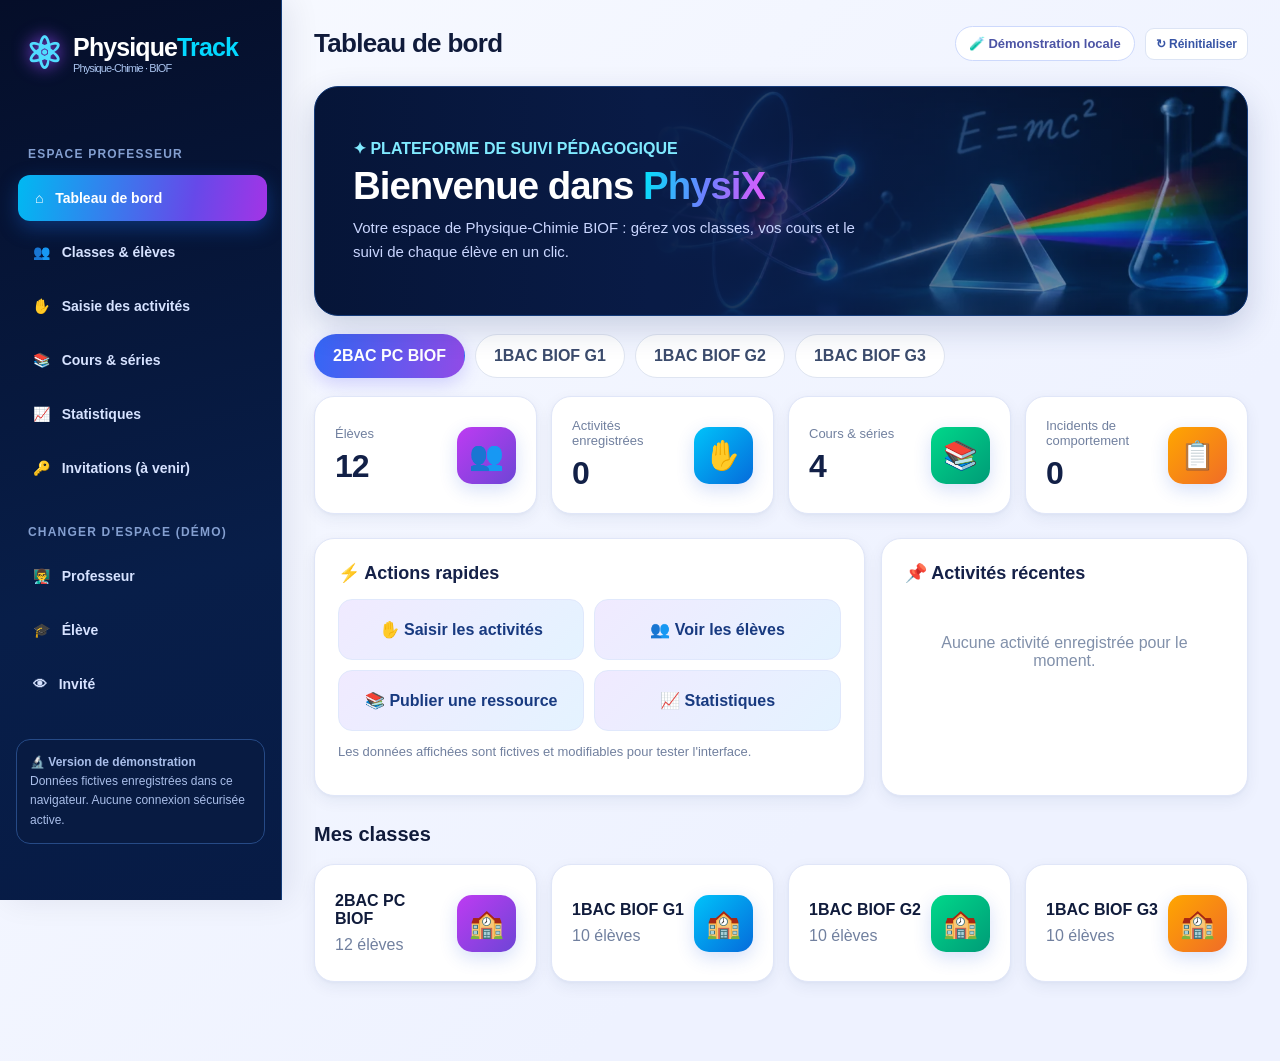
==== index.html @ 07e3585e "Rename index (2).html to index.html" ====
<!doctype html><html lang="fr"><head><meta charset="utf-8"><meta name="viewport" content="width=device-width,initial-scale=1"><title>PhysiX — Tableau de bord premium</title><style>
:root{--navy:#08132d;--navy2:#101f45;--blue:#3867fa;--purple:#8949ee;--cyan:#02c9e8;--bg:#f2f5fc;--text:#14213d;--muted:#73809a;--border:#e3e8f4}*{box-sizing:border-box}body{margin:0;background:var(--bg);font-family:Inter,Segoe UI,Arial,sans-serif;color:var(--text)}button,input,select{font:inherit}button{cursor:pointer}button:disabled{opacity:.5;cursor:not-allowed}.app{display:flex;min-height:100vh}.sidebar{width:260px;flex-shrink:0;background:linear-gradient(160deg,#07132d,#102c62 85%,#25145b);color:white;padding:24px 15px;position:sticky;top:0;height:100vh;overflow:auto}.logo{display:flex;align-items:center;gap:11px;font-size:23px;font-weight:850;margin:3px 8px 33px}.logo span{color:#1cd3f1}.atom{font-size:37px;color:#3be3ff;text-shadow:0 0 17px #9749ff}.nav{display:flex;flex-direction:column;gap:7px}.nav button{width:100%;text-align:left;padding:13px 15px;background:transparent;border:0;border-radius:13px;color:#d6e2ff;font-weight:650}.nav button.active,.nav button:hover{background:linear-gradient(100deg,#0678e9,#873bdf);color:#fff;box-shadow:0 5px 20px #030d2680}.nav .small{font-size:12px;color:#94a9ce;margin:20px 12px 6px}.sidefoot{margin-top:32px;padding:13px;border:1px solid #456091;border-radius:14px;color:#c2d5f6;font-size:12px;line-height:1.6}.main{min-width:0;flex:1;padding:25px clamp(16px,3vw,45px) 60px}.top{display:flex;justify-content:space-between;align-items:center;gap:14px;margin-bottom:22px}.top h1{font-size:26px;margin:0}.muted{color:var(--muted)}.topright{display:flex;gap:10px;align-items:center}.pill{border:1px solid #d8e1f4;background:white;padding:9px 13px;border-radius:30px;color:#4d5a77;font-size:13px}.btn{border:0;border-radius:12px;padding:11px 15px;font-weight:750;color:white;background:linear-gradient(110deg,#2268ed,#8b47e9);box-shadow:0 4px 12px #3b60d222}.btn.secondary{background:white;color:#3754a5;border:1px solid #dce4f4;box-shadow:none}.btn.green{background:linear-gradient(100deg,#00a78b,#15c96a)}.btn.red{background:#e34d68}.btn.sm{font-size:12px;padding:8px 10px;border-radius:9px}.hero{background:radial-gradient(circle at 75% 20%,#17448e,transparent 38%),linear-gradient(115deg,#091633,#111f53 60%,#17225b);border-radius:24px;color:white;min-height:180px;padding:30px;position:relative;overflow:hidden;display:flex;align-items:center;justify-content:space-between;gap:16px;box-shadow:0 14px 28px #1424551a}.hero:after{content:'⚛';position:absolute;font-size:260px;right:8%;top:-78px;color:#33d4ff16;transform:rotate(-20deg)}.hero h2{font-size:clamp(25px,3vw,39px);margin:6px 0 8px;position:relative;z-index:1}.hero h2 span{color:#29d9fb}.hero p{color:#cad6ff;line-height:1.6;margin:0;max-width:570px;position:relative;z-index:1}.hero .symbol{font-size:90px;z-index:1;filter:drop-shadow(0 0 18px #16b9ff)}.grid{display:grid;gap:16px}.stats{grid-template-columns:repeat(4,minmax(0,1fr));margin:20px 0}.stat,.card{background:#fff;border:1px solid var(--border);border-radius:20px;padding:20px;box-shadow:0 5px 20px #12234c08}.stat{display:flex;align-items:center;justify-content:space-between;gap:10px}.stat .number{font-size:29px;font-weight:850;margin:7px 0 0}.stat .emoji{font-size:30px;background:#edf1ff;padding:12px;border-radius:15px}.sectiontitle{font-size:20px;margin:27px 0 14px}.classes{display:flex;flex-wrap:wrap;gap:9px;margin:16px 0}.chip{padding:11px 15px;background:white;border:1px solid #dfe5f1;border-radius:13px;font-weight:700;color:#3b4b6c}.chip.active{background:linear-gradient(100deg,#3367f5,#914be7);color:white;border-color:transparent}.actions{display:flex;gap:6px;flex-wrap:wrap}.action{border:1px solid #dfe6f3;background:#f5f8ff;border-radius:9px;padding:8px 10px;font-size:12px;font-weight:700;color:#334a76}.action:hover{background:#e1eaff}.action.bad{color:#b44459;background:#fff5f6}.tablewrap{overflow:auto}.table{width:100%;border-collapse:collapse;min-width:740px}.table th{text-align:left;color:#6d7a94;font-size:12px;background:#f5f7fc}.table td,.table th{padding:12px 10px;border-bottom:1px solid #edf0f7}.avatar{width:37px;height:37px;border-radius:50%;background:linear-gradient(130deg,#20a9ef,#a24cf4);display:inline-grid;place-items:center;color:white;font-weight:800;flex-shrink:0}.studentname{display:flex;gap:10px;align-items:center}.tag{font-size:11px;border-radius:20px;padding:5px 8px;background:#eafaf0;color:#128752;font-weight:750}.tag.warn{background:#fff1d8;color:#a36a00}.two{grid-template-columns:minmax(0,1.5fr) minmax(260px,1fr)}.three{grid-template-columns:repeat(3,1fr)}.resource{display:flex;align-items:center;gap:12px;padding:14px 0;border-bottom:1px solid #edf0f7}.resource:last-child{border:0}.resource .fileicon{font-size:24px;background:#edf3ff;padding:12px;border-radius:12px}.resource .grow{flex:1;min-width:0}.resource strong{display:block}.resource small{color:#7a87a0}.field{padding:11px 12px;border:1px solid #dbe2f0;border-radius:11px;background:#fff;width:100%;margin-top:5px;outline-color:#6d6af7}.formgrid{display:grid;grid-template-columns:repeat(2,1fr);gap:12px}.formgrid label{font-size:13px;font-weight:700}.full{grid-column:1/-1}.progress{height:9px;background:#e9edf8;border-radius:20px;overflow:hidden;margin:8px 0}.progress>div{height:100%;background:linear-gradient(90deg,#14c8e4,#8150f2);border-radius:20px}.metric{margin:15px 0}.metricline{display:flex;justify-content:space-between;gap:10px;font-size:14px}.center{text-align:center}.empty{padding:35px;text-align:center;color:#8190aa}.view{display:none}.view.active{display:block}.toast{position:fixed;right:25px;bottom:22px;background:#142b58;color:white;border-radius:14px;padding:14px 18px;box-shadow:0 10px 30px #0004;z-index:5;display:none}.notice{padding:12px 15px;background:#fff7e6;border:1px solid #f3d8a4;border-radius:12px;font-size:13px;color:#805c1d;margin:15px 0}.quick{display:flex;flex-wrap:wrap;gap:10px}.quick button{padding:15px;background:#f2f5ff;border:1px solid #e0e8fc;border-radius:14px;font-weight:700;color:#304c8b}.hero.student{background:radial-gradient(circle at 85% 15%,#204ca5,transparent 42%),linear-gradient(110deg,#11153e,#151e62)}.hero.guest{background:linear-gradient(110deg,#072e4e,#163c7e)}.loginbox{max-width:480px;margin:35px auto}.barlabel{display:flex;justify-content:space-between;align-items:center}.hide{display:none!important}@media(max-width:1100px){.stats{grid-template-columns:repeat(2,1fr)}.two{grid-template-columns:1fr}.sidebar{width:215px}.hero .symbol{font-size:65px}}@media(max-width:700px){.app{display:block}.sidebar{position:static;width:100%;height:auto;padding:13px}.logo{margin:0 0 8px;font-size:19px}.nav{flex-direction:row;overflow-x:auto}.nav button{white-space:nowrap;width:auto;font-size:12px;padding:10px}.nav .small,.sidefoot{display:none}.main{padding:17px 12px 40px}.top h1{font-size:20px}.pill{display:none}.hero{padding:23px;min-height:155px}.hero .symbol{display:none}.stats,.three{grid-template-columns:repeat(2,minmax(0,1fr))}.stat{padding:13px}.stat .number{font-size:23px}.stat .emoji{font-size:22px;padding:7px}.card{padding:15px}.formgrid{grid-template-columns:1fr}.full{grid-column:auto}}

/* PhysiX premium visual refresh */
:root{--bg:#f1f4ff;--border:#dfe5fa;--muted:#71809f;--text:#101b3b}
body{background:linear-gradient(135deg,#f8faff,#eef2ff 70%);font-family:Inter,'Segoe UI',Arial,sans-serif}
.sidebar{width:282px;background:linear-gradient(165deg,#050e29 0%,#081e49 64%,#071b45 100%);border-right:1px solid #143c79;padding:25px 16px;box-shadow:8px 0 30px #08173a15}
.logo{font-size:25px;letter-spacing:-.9px;margin-bottom:42px}.logo span{color:#03d8ff}.atom{font-size:44px;color:#51dcff}
.nav{gap:8px}.nav button{font-size:14px;padding:15px 17px;border-radius:12px;transition:all .18s}.nav button.active,.nav button:hover{background:linear-gradient(100deg,#00b9f2,#6649e9 70%,#a334e6);box-shadow:0 7px 20px #166be15e;transform:translateX(2px)}
.nav .small{font-weight:750;letter-spacing:1.2px;color:#849fd0;margin-top:26px}
.sidefoot{background:#081b42;border-color:#264a86;color:#a9bee9}
.main{padding:26px clamp(18px,2.5vw,46px) 55px;max-width:1750px}.top{margin-bottom:25px}.top h1{font-size:26px;font-weight:850;letter-spacing:-.7px}.topright .pill{border-color:#cdd9fc;color:#4c54a5;font-weight:700}
.hero{min-height:230px;padding:35px 38px;background:linear-gradient(90deg,#061538 0%,#091b46 36%,#0b1c48a6 63%,#081c4a55 100%),url("[data-uri]") right center/auto 100% no-repeat,#071739;border:1px solid #153b79;border-radius:24px;box-shadow:0 12px 32px #132a6630}
.hero:after{content:none}.hero h2{font-size:clamp(29px,3vw,44px);font-weight:900;max-width:650px;letter-spacing:-1px}.hero h2 span{background:linear-gradient(100deg,#00e4fa,#6982ff,#e259fc);-webkit-background-clip:text;background-clip:text;color:transparent}.hero p{max-width:510px;font-size:15px}.hero .symbol{display:none}
.hero.student{background:linear-gradient(90deg,#07143a 0%,#101954 45%,#101d53a0 72%,#06173540),url("[data-uri]") right center/auto 100% no-repeat,#0a1641}
.hero.guest{background:linear-gradient(90deg,#061c3e 0%,#0c3762 48%,#09244c6b),url("[data-uri]") right center/auto 100% no-repeat,#071e3c}
.stats{gap:14px;margin:18px 0 24px}.stat,.card{border:1px solid #e0e6f8;border-radius:20px;box-shadow:0 5px 15px #152a5d10,0 1px 3px #152a5d0a}.stat{min-height:118px;padding:19px 20px;transition:transform .2s,box-shadow .2s}.stat:hover,.card:hover{box-shadow:0 9px 22px #18366b1a}.stat .number{font-size:32px;color:#122047;letter-spacing:-1px}.stat .emoji{color:white;font-size:28px;background:linear-gradient(135deg,#00bdf4,#4855ef);box-shadow:0 6px 18px #265bde30}
.stats .stat:nth-child(4n+1) .emoji{background:linear-gradient(135deg,#be3bf2,#6d45d6)}.stats .stat:nth-child(4n+2) .emoji{background:linear-gradient(135deg,#00c3fa,#056bdb)}.stats .stat:nth-child(4n+3) .emoji{background:linear-gradient(135deg,#00d88a,#009b77)}.stats .stat:nth-child(4n+4) .emoji{background:linear-gradient(135deg,#ffa600,#f06c27)}
.card{padding:23px}.card h3{font-size:18px;color:#152148}.classes{gap:10px;margin:18px 0}.chip{border-radius:28px;padding:12px 18px}.chip.active{box-shadow:0 6px 17px #584ef43a}
.quick{display:grid;grid-template-columns:repeat(2,minmax(0,1fr))}.quick button{padding:20px 12px;border-radius:14px;background:linear-gradient(135deg,#f0eaff,#e4f3ff);color:#183a80;transition:transform .15s}.quick button:hover{transform:translateY(-3px);background:#e3e7ff}
.action{border-radius:10px;transition:background .16s,transform .16s}.action:hover{transform:translateY(-2px);background:#dbe9ff}.table th{background:#eff3ff}.table tr:hover td{background:#f9fbff}.avatar{box-shadow:0 3px 10px #5a6ce950}.resource .fileicon{background:#edf0ff}.btn{transition:filter .2s,transform .2s}.btn:hover:not(:disabled){filter:brightness(1.06);transform:translateY(-1px)}
@media(max-width:1100px){.sidebar{width:225px}.hero{background-position:right center}}
@media(max-width:700px){.sidebar{width:100%;height:auto;position:relative;padding:13px}.logo{margin-bottom:8px}.nav button{padding:11px}.main{padding:16px 12px 40px}.hero{padding:25px 20px;min-height:210px;background:linear-gradient(90deg,#07183de8,#0b1b4ac9),url("[data-uri]") right center/auto 100% no-repeat,#071739}.hero h2{font-size:28px}.hero p{font-size:13px}.stat{min-height:95px;padding:13px}.stat .number{font-size:24px}.quick{grid-template-columns:1fr 1fr}}
</style></head><body><div class="app"><aside class="sidebar"><div class="logo"><div class="atom">⚛</div><div>Physique<span>Track</span><div style="font-size:11px;font-weight:400;color:#a9c3ee">Physique-Chimie · BIOF</div></div></div><nav class="nav" id="nav"></nav><div class="sidefoot">🔬 <b>Version de démonstration</b><br>Données fictives enregistrées dans ce navigateur. Aucune connexion sécurisée active.</div></aside><main class="main"><div class="top"><h1 id="pagetitle">Tableau de bord</h1><div class="topright"><span class="pill">🧪 Démonstration locale</span><button class="btn secondary sm" onclick="resetDemo()">↻ Réinitialiser</button></div></div><div id="content"></div></main></div><div class="toast" id="toast"></div><script>
const CLASSES=['2BAC PC BIOF','1BAC BIOF G1','1BAC BIOF G2','1BAC BIOF G3'];const FIRST=['Youssef','Salma','Amine','Imane','Adam','Sara','Mehdi','Lina','Omar','Aya','Hamza','Nour'];const LAST=['Alaoui','Bennani','Idrissi','El Amrani','Zahraoui','Berrada','Fassi','El Mansouri','Haddad','Tazi','Rami','Khaldi'];const initial=()=>({students:CLASSES.flatMap((c,k)=>FIRST.slice(0,k===0?12:10).map((n,i)=>({id:`${k}-${i}`,name:n+' '+LAST[(i+k)%12],class:c,participation:0,exercises:0,homework:0,expose:0,chahut:0,absence:0,retard:0}))),resources:[{id:1,title:'Modulation d’amplitude',type:'Cours',class:'2BAC PC BIOF',visibility:'public'},{id:2,title:'Ondes mécaniques progressives',type:'Résumé',class:'2BAC PC BIOF',visibility:'public'},{id:3,title:'Série N°1 — Électricité',type:'Série',class:'1BAC BIOF G1',visibility:'public'},{id:4,title:'Exercices — Mécanique',type:'Série',class:'1BAC BIOF G2',visibility:'private'}],logs:[]});let state;try{state=JSON.parse(localStorage.getItem('physix-demo-v1'))||initial()}catch(e){state=initial()}let role='prof',page='dashboard',cls=CLASSES[0],selectedStudent=null,semester=1;function save(){localStorage.setItem('physix-demo-v1',JSON.stringify(state))}function esc(s){return String(s).replace(/[&<>"']/g,c=>({'&':'&amp;','<':'&lt;','>':'&gt;','"':'&quot;',"'":'&#39;'}[c]))}function toast(t){let x=document.getElementById('toast');x.textContent=t;x.style.display='block';clearTimeout(window.tt);window.tt=setTimeout(()=>x.style.display='none',2600)}function setRole(r){role=r;page=r==='prof'?'dashboard':r==='student'?'home':'guest';render()}function go(p){page=p;render()}function classButtons(){return `<div class="classes">${CLASSES.map(c=>`<button class="chip ${cls===c?'active':''}" onclick="cls=${JSON.stringify(c)};render()">${esc(c)}</button>`).join('')}</div>`}function stat(label,value,emoji){return `<div class="stat"><div><div class="muted" style="font-size:13px">${label}</div><div class="number">${value}</div></div><div class="emoji">${emoji}</div></div>`}function card(title,body){return `<section class="card"><h3 style="margin:0 0 15px">${title}</h3>${body}</section>`}function bar(label,value,detail=''){return `<div class="metric"><div class="metricline"><strong>${label}</strong><b>${value===null?'Non évalué':value+' %'}</b></div><div class="progress"><div style="width:${value===null?0:Math.min(100,value)}%"></div></div>${detail?`<small class="muted">${detail}</small>`:''}</div>`}function count(c){return state.students.filter(s=>s.class===c).length}function getStudent(){return state.students.find(s=>s.id===selectedStudent)||state.students[0]}function navItems(){if(role==='prof')return [['dashboard','⌂','Tableau de bord'],['classes','👥','Classes & élèves'],['activities','✋','Saisie des activités'],['resources','📚','Cours & séries'],['stats','📈','Statistiques'],['codes','🔑','Invitations (à venir)']];if(role==='student')return [['home','⌂','Mon accueil'],['mycourses','📖','Mes cours'],['myseries','📚','Mes séries'],['myactivities','📊','Mon suivi'],['questions','❔','Questions de cours (à venir)']];return [['guest','⌂','Accueil invité'],['publiccourses','📖','Cours publics'],['publicseries','📚','Séries publiques']]}function render(){document.getElementById('nav').innerHTML=`<div class="small">ESPACE ${role==='prof'?'PROFESSEUR':role==='student'?'ÉLÈVE':'INVITÉ'}</div>${navItems().map(([p,i,t])=>`<button class="${page===p?'active':''}" onclick="go('${p}')">${i} &nbsp; ${t}</button>`).join('')}<div class="small">CHANGER D'ESPACE (DÉMO)</div><button onclick="setRole('prof')">👨‍🏫 &nbsp; Professeur</button><button onclick="setRole('student')">🎓 &nbsp; Élève</button><button onclick="setRole('guest')">👁 &nbsp; Invité</button>`;let title=navItems().find(x=>x[0]===page)?.[2]||'PhysiX';document.getElementById('pagetitle').textContent=title;let html='';if(role==='prof'){if(page==='dashboard')html=dashboard();else if(page==='classes'||page==='activities')html=classroom();else if(page==='resources')html=resources();else if(page==='stats')html=statistics();else html=codes()}else if(role==='student'){html=studentView()}else html=guestView();document.getElementById('content').innerHTML=html}
function dashboard(){let ss=state.students.filter(s=>s.class===cls);let acts=ss.reduce((a,s)=>a+s.participation+s.exercises+s.homework+s.expose,0);return `<div class="hero"><div><div style="color:#80eaff;font-weight:800">✦ PLATEFORME DE SUIVI PÉDAGOGIQUE</div><h2>Bienvenue dans <span>PhysiX</span></h2><p>Votre espace de Physique-Chimie BIOF : gérez vos classes, vos cours et le suivi de chaque élève en un clic.</p></div><div class="symbol">⚛️</div></div>${classButtons()}<div class="grid stats">${stat('Élèves',ss.length,'👥')}${stat('Activités enregistrées',acts,'✋')}${stat('Cours & séries',state.resources.length,'📚')}${stat('Incidents de comportement',ss.reduce((a,s)=>a+s.chahut,0),'📋')}</div><div class="grid two">${card('⚡ Actions rapides',`<div class="quick"><button onclick="go('activities')">✋ Saisir les activités</button><button onclick="go('classes')">👥 Voir les élèves</button><button onclick="go('resources')">📚 Publier une ressource</button><button onclick="go('stats')">📈 Statistiques</button></div><p class="muted" style="font-size:13px">Les données affichées sont fictives et modifiables pour tester l'interface.</p>`)}${card('📌 Activités récentes',state.logs.length?state.logs.slice(0,5).map(l=>`<div class="resource"><div class="fileicon">✍️</div><div class="grow"><strong>${esc(l.name)}</strong><small>${esc(l.action)} · ${new Date(l.date).toLocaleString('fr-FR')}</small></div></div>`).join(''):'<div class="empty">Aucune activité enregistrée pour le moment.</div>')}</div><h3 class="sectiontitle">Mes classes</h3><div class="grid stats">${CLASSES.map(c=>`<div class="stat" style="cursor:pointer" onclick="cls=${JSON.stringify(c)};go('classes')"><div><b>${esc(c)}</b><div class="muted" style="margin-top:8px">${count(c)} élèves</div></div><div class="emoji">🏫</div></div>`).join('')}</div>`}
const LABELS={participation:'Participation',exercises:'Exercice réalisé',homework:'Devoir réalisé',expose:'Exposé',chahut:'Chahut',absence:'Absence',retard:'Retard'};function record(id,key){let s=state.students.find(x=>x.id===id);if(!s)return;s[key]++;state.logs.unshift({id:s.id,name:s.name,action:LABELS[key],key,date:new Date().toISOString()});save();render();toast('✓ '+LABELS[key]+' — '+s.name+' · Annuler disponible')}function undo(){let l=state.logs.shift();if(!l){toast('Aucune action à annuler');return}let s=state.students.find(x=>x.id===l.id);if(s)s[l.key]=Math.max(0,s[l.key]-1);save();render();toast('↶ Dernière action annulée')}function addStudent(){let n=document.getElementById('newstudent').value.trim();if(n.length<3)return toast('Saisissez un nom complet');state.students.push({id:'new-'+Date.now(),name:n,class:cls,...Object.fromEntries(Object.keys(LABELS).map(k=>[k,0]))});save();render();toast('Élève fictif ajouté')}function classroom(){let ss=state.students.filter(s=>s.class===cls);return `${classButtons()}<div class="notice">🧪 Mode démo : les boutons enregistrent les événements dans ce navigateur uniquement. Pour les élèves réels, il faudra une connexion sécurisée.</div><div class="grid stats">${stat('Élèves',ss.length,'👥')}${stat('Participations',ss.reduce((a,s)=>a+s.participation,0),'🙋')}${stat('Exercices',ss.reduce((a,s)=>a+s.exercises,0),'✍️')}${stat('Devoirs',ss.reduce((a,s)=>a+s.homework,0),'📋')}</div>${card('✋ Enregistrement rapide pendant le cours',`<div class="barlabel" style="margin-bottom:15px"><span class="muted">Un clic = un événement enregistré</span><button class="btn secondary sm" onclick="undo()">↶ Annuler la dernière action</button></div><div class="tablewrap"><table class="table"><thead><tr><th>Élève</th><th>Participation</th><th>Exercices</th><th>Actions rapides</th></tr></thead><tbody>${ss.map(s=>`<tr><td><div class="studentname"><span class="avatar">${esc(s.name[0])}</span><div><strong>${esc(s.name)}</strong><br><a href="#" style="font-size:12px;color:#4267c7" onclick="event.preventDefault();selectedStudent='${s.id}';showStudentDetail()">Voir le profil</a></div></div></td><td><b>${s.participation}</b></td><td><b>${s.exercises}</b></td><td><div class="actions">${[['participation','🙋 +'],['exercises','✍️ Exercice'],['homework','📋 Devoir'],['expose','🎤 Exposé'],['chahut','⚠️ Chahut'],['absence','🚫 Absent'],['retard','🕒 Retard']].map(([k,t])=>`<button class="action ${k==='chahut'?'bad':''}" onclick="record('${s.id}','${k}')" title="${LABELS[k]}">${t}</button>`).join('')}</div></td></tr>`).join('')}</tbody></table></div>`)}<div style="height:16px"></div>${card('➕ Ajouter un élève (démo)',`<div style="display:flex;gap:10px"><input id="newstudent" class="field" style="margin:0" placeholder="Nom et prénom fictifs"><button class="btn" onclick="addStudent()">Ajouter</button></div>`)}<div id="detail"></div>`}function showStudentDetail(){let s=getStudent();let el=document.getElementById('detail');if(!el)return;el.innerHTML=`<div style="height:16px"></div>${card('👤 Profil — '+esc(s.name),`<p class="muted">${esc(s.class)} · Semestre ${semester}</p><div class="grid three">${Object.entries(LABELS).map(([k,l])=>`<div class="stat"><div><div class="muted">${l}</div><div class="number">${s[k]}</div></div></div>`).join('')}</div><div class="notice">Une fréquence d'événements ne représente pas un pourcentage de réussite. Les taux nécessitent le nombre réel d'occasions évaluées.</div>`)}`;el.scrollIntoView({behavior:'smooth',block:'nearest'})}
function resources(){return `${card('📤 Publier une ressource — démo',`<div class="formgrid"><label>Titre<input class="field" id="rtitle" placeholder="Ex. Série N°2 — Électricité"></label><label>Type<select class="field" id="rtype"><option>Cours</option><option>Résumé</option><option>Série</option></select></label><label>Classe<select class="field" id="rclass">${CLASSES.map(c=>`<option>${c}</option>`).join('')}</select></label><label>Visibilité<select class="field" id="rvis"><option value="private">Réservé aux élèves</option><option value="public">Public — Invités et élèves</option></select></label><div class="full"><div class="notice">Dans cette démo, vous pouvez créer des fiches de ressources. L'envoi et l'hébergement de vrais PDF/Word/PPT nécessitent un stockage sécurisé, à ajouter ensuite.</div><button class="btn" onclick="publishResource()">＋ Ajouter la fiche</button></div></div>`)}<div style="height:18px"></div>${card('📚 Ressources enregistrées',state.resources.map(r=>`<div class="resource"><div class="fileicon">${r.type==='Série'?'📑':'📘'}</div><div class="grow"><strong>${esc(r.title)}</strong><small>${esc(r.type)} · ${esc(r.class)}</small></div><span class="tag ${r.visibility==='private'?'warn':''}">${r.visibility==='public'?'Public':'Privé'}</span><button class="btn secondary sm" onclick="deleteResource(${r.id})">Supprimer</button></div>`).join(''))}`}
function publishResource(){let t=document.getElementById('rtitle').value.trim();if(!t)return toast('Saisissez un titre');state.resources.unshift({id:Date.now(),title:t,type:document.getElementById('rtype').value,class:document.getElementById('rclass').value,visibility:document.getElementById('rvis').value});save();render();toast('Ressource ajoutée en démonstration')}function deleteResource(id){state.resources=state.resources.filter(r=>r.id!==id);save();render();toast('Ressource supprimée')}function statistics(){let all=state.students;let sum=k=>all.reduce((a,s)=>a+s[k],0);return `<div class="hero"><div><h2>Statistiques <span>pédagogiques</span></h2><p>Vue d'ensemble des événements enregistrés pour vos quatre classes.</p></div><div class="symbol">📊</div></div><div class="grid stats">${stat('Participations',sum('participation'),'🙋')}${stat('Exercices réalisés',sum('exercises'),'✍️')}${stat('Devoirs réalisés',sum('homework'),'📋')}${stat('Exposés',sum('expose'),'🎤')}</div>${card('📊 Répartition par classe',CLASSES.map(c=>{let ss=all.filter(s=>s.class===c),p=ss.reduce((a,s)=>a+s.participation,0),e=ss.reduce((a,s)=>a+s.exercises,0);return `<div class="metric"><strong>${esc(c)}</strong><div class="muted" style="font-size:13px">${p} participations · ${e} exercices · ${ss.length} élèves</div><div class="progress"><div style="width:${Math.min(100,(p+e)*4)}%"></div></div></div>`}).join(''))}<div class="notice">Les notes /20 et pourcentages de participation ne sont pas calculés artificiellement : ils dépendront des séances, des occasions d'évaluation et des pondérations que vous configurerez.</div>`}function codes(){return `${card('🔑 Inscriptions privées — fonctionnalité future',`<p>Chaque élève recevra un code d'invitation unique et à usage unique. Il créera ensuite son mot de passe et son profil avec photo.</p><div class="notice">🔒 Cette démonstration ne fournit pas d'authentification réelle. Ne distribuez pas de codes et n'ajoutez pas de données personnelles avant la mise en place du serveur sécurisé.</div><button class="btn" disabled>Générer les codes — bientôt</button>`)}`}
function studentView(){let s=state.students[0];let overview=`<div class="hero student"><div><div style="color:#80eaff;font-weight:800">🎓 ESPACE ÉLÈVE · EXEMPLE</div><h2>Bienvenue, <span>${esc(s.name.split(' ')[0])} !</span> 👋</h2><p>${esc(s.class)} · Consultez vos cours, vos séries et suivez vos progrès en Physique-Chimie.</p></div><div class="symbol">🧑‍🎓</div></div>`;let sc=state.resources.filter(r=>r.class===s.class);let content='';if(page==='home')content=`<div class="grid stats">${stat('Participation',s.participation+' événement(s)','🙋')}${stat('Exercices',s.exercises,'✍️')}${stat('Devoirs',s.homework,'📋')}${stat('Note d’activité','— /20','🏆')}</div><div class="grid two">${card('📊 Mon suivi des activités',bar('Participation',null,'En attente des occasions évaluées')+bar('Exercices',null,'En attente des exercices proposés')+bar('Devoirs',null,'En attente des devoirs proposés')+`<p class="muted" style="font-size:12px">La note d’activité reste non évaluée tant que les critères ne sont pas définis.</p>`)}${card('📚 Cours & séries récents',sc.map(r=>`<div class="resource"><span class="fileicon">📘</span><div class="grow"><strong>${esc(r.title)}</strong><small>${esc(r.type)}</small></div></div>`).join('')||'<div class="empty">Aucune ressource</div>')}</div>`;else if(page==='mycourses'||page==='myseries')content=card(page==='mycourses'?'📖 Mes cours & résumés':'📚 Mes séries',sc.filter(r=>page==='mycourses'?r.type!=='Série':r.type==='Série').map(r=>`<div class="resource"><span class="fileicon">📄</span><div class="grow"><strong>${esc(r.title)}</strong><small>Fiche de démonstration — aucun fichier joint</small></div></div>`).join('')||'<div class="empty">Aucune ressource publiée.</div>');else if(page==='myactivities')content=card('📊 Mon suivi',Object.entries(LABELS).map(([k,l])=>`<div class="resource"><div class="grow"><strong>${l}</strong></div><b>${s[k]}</b></div>`).join('')+`<div class="notice">Les pourcentages seront disponibles quand les occasions d'évaluation seront enregistrées.</div>`);else content=card('❔ Questions de cours',`<p>15 questions par cours, ou 20 pour un cours long. Délai : 15 jours. Première tentative prise en compte ; nouvelles tentatives pour s'entraîner.</p><span class="tag warn">Bientôt — IA non connectée</span>`);return overview+'<div style="height:18px"></div>'+content+`<div style="height:18px"></div>${card('💬 Contacter le professeur',`<p class="muted">Le lien WhatsApp sera disponible lorsque le professeur configurera son numéro professionnel.</p><button class="btn green" disabled>Ouvrir WhatsApp — à configurer</button>`)}`}
function guestView(){let typ=page==='publiccourses'?'Cours':page==='publicseries'?'Série':null;let rr=state.resources.filter(r=>r.visibility==='public'&&(!typ||(typ==='Cours'?r.type!=='Série':r.type==='Série')));return `<div class="hero guest"><div><div style="color:#80eaff;font-weight:800">👁 ACCÈS INVITÉ</div><h2>Apprendre la <span>Physique-Chimie</span></h2><p>Découvrez librement les cours et les séries d'exercices publiés. Aucun compte nécessaire.</p></div><div class="symbol">🔭</div></div><div style="height:20px"></div>${card('📚 Bibliothèque publique',rr.map(r=>`<div class="resource"><div class="fileicon">${r.type==='Série'?'📑':'📘'}</div><div class="grow"><strong>${esc(r.title)}</strong><small>${esc(r.type)} · ${esc(r.class)} · Fiche de démonstration</small></div><span class="tag">Public</span></div>`).join('')||'<div class="empty">Aucune ressource publique.</div>')}<div class="notice">Les invités n'ont accès ni aux profils, ni aux notes, ni aux activités, ni aux corrections privées.</div>`}function resetDemo(){if(confirm('Réinitialiser toutes les données fictives de cette démonstration ?')){state=initial();save();render();toast('Démonstration réinitialisée')}}render();
</script></body></html>
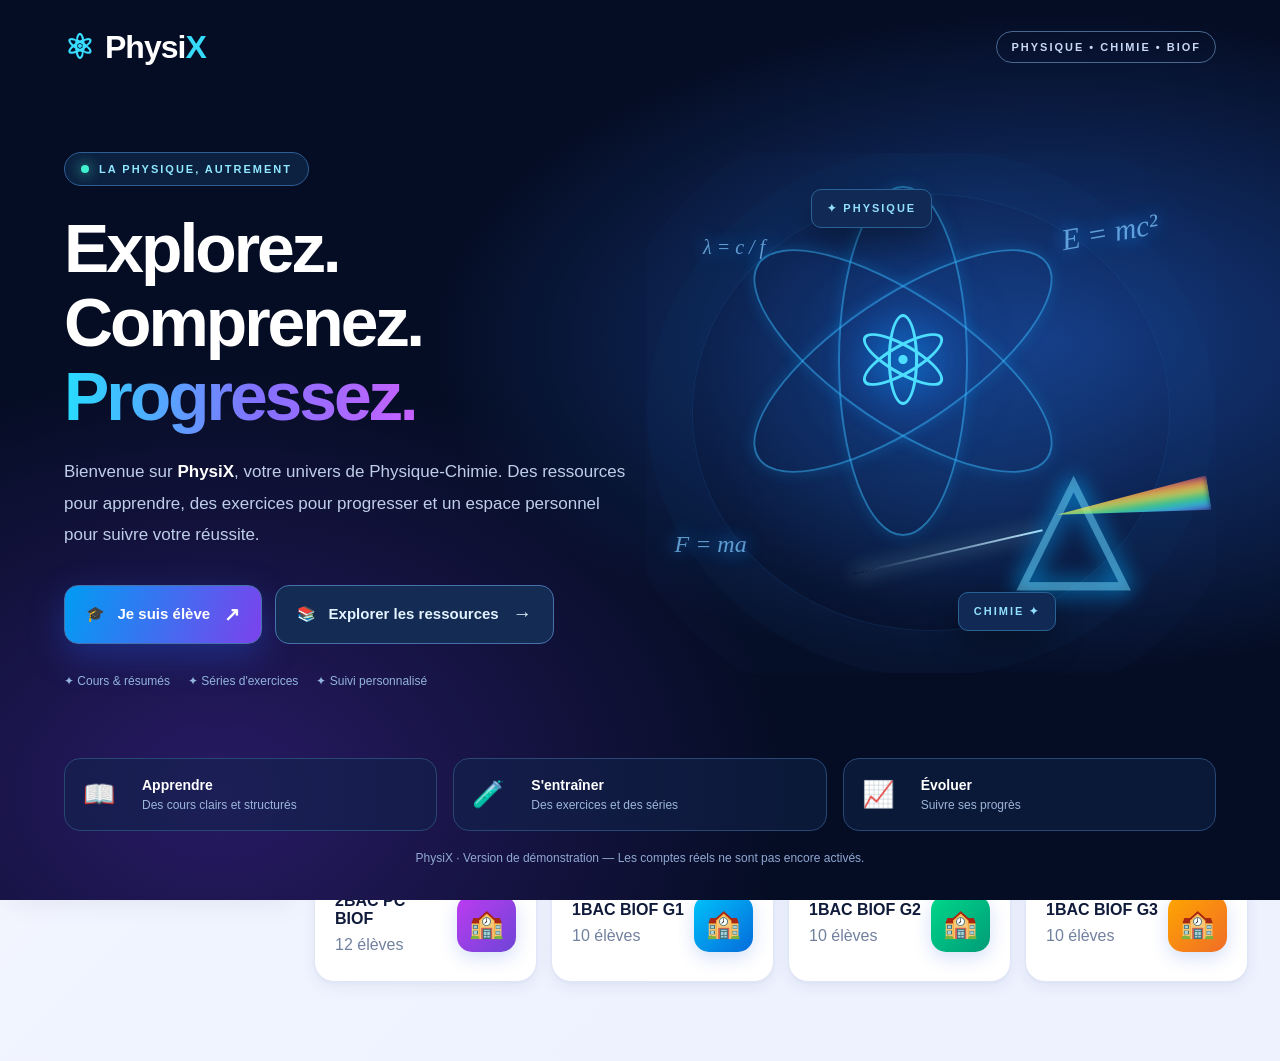
==== commit d5e7e6bb: "Add files via upload" ====
--- a/index.html
+++ b/index.html
@@ -21,12 +21,28 @@
 .action{border-radius:10px;transition:background .16s,transform .16s}.action:hover{transform:translateY(-2px);background:#dbe9ff}.table th{background:#eff3ff}.table tr:hover td{background:#f9fbff}.avatar{box-shadow:0 3px 10px #5a6ce950}.resource .fileicon{background:#edf0ff}.btn{transition:filter .2s,transform .2s}.btn:hover:not(:disabled){filter:brightness(1.06);transform:translateY(-1px)}
 @media(max-width:1100px){.sidebar{width:225px}.hero{background-position:right center}}
 @media(max-width:700px){.sidebar{width:100%;height:auto;position:relative;padding:13px}.logo{margin-bottom:8px}.nav button{padding:11px}.main{padding:16px 12px 40px}.hero{padding:25px 20px;min-height:210px;background:linear-gradient(90deg,#07183de8,#0b1b4ac9),url("[data-uri]") right center/auto 100% no-repeat,#071739}.hero h2{font-size:28px}.hero p{font-size:13px}.stat{min-height:95px;padding:13px}.stat .number{font-size:24px}.quick{grid-template-columns:1fr 1fr}}
-</style></head><body><div class="app"><aside class="sidebar"><div class="logo"><div class="atom">⚛</div><div>Physique<span>Track</span><div style="font-size:11px;font-weight:400;color:#a9c3ee">Physique-Chimie · BIOF</div></div></div><nav class="nav" id="nav"></nav><div class="sidefoot">🔬 <b>Version de démonstration</b><br>Données fictives enregistrées dans ce navigateur. Aucune connexion sécurisée active.</div></aside><main class="main"><div class="top"><h1 id="pagetitle">Tableau de bord</h1><div class="topright"><span class="pill">🧪 Démonstration locale</span><button class="btn secondary sm" onclick="resetDemo()">↻ Réinitialiser</button></div></div><div id="content"></div></main></div><div class="toast" id="toast"></div><script>
-const CLASSES=['2BAC PC BIOF','1BAC BIOF G1','1BAC BIOF G2','1BAC BIOF G3'];const FIRST=['Youssef','Salma','Amine','Imane','Adam','Sara','Mehdi','Lina','Omar','Aya','Hamza','Nour'];const LAST=['Alaoui','Bennani','Idrissi','El Amrani','Zahraoui','Berrada','Fassi','El Mansouri','Haddad','Tazi','Rami','Khaldi'];const initial=()=>({students:CLASSES.flatMap((c,k)=>FIRST.slice(0,k===0?12:10).map((n,i)=>({id:`${k}-${i}`,name:n+' '+LAST[(i+k)%12],class:c,participation:0,exercises:0,homework:0,expose:0,chahut:0,absence:0,retard:0}))),resources:[{id:1,title:'Modulation d’amplitude',type:'Cours',class:'2BAC PC BIOF',visibility:'public'},{id:2,title:'Ondes mécaniques progressives',type:'Résumé',class:'2BAC PC BIOF',visibility:'public'},{id:3,title:'Série N°1 — Électricité',type:'Série',class:'1BAC BIOF G1',visibility:'public'},{id:4,title:'Exercices — Mécanique',type:'Série',class:'1BAC BIOF G2',visibility:'private'}],logs:[]});let state;try{state=JSON.parse(localStorage.getItem('physix-demo-v1'))||initial()}catch(e){state=initial()}let role='prof',page='dashboard',cls=CLASSES[0],selectedStudent=null,semester=1;function save(){localStorage.setItem('physix-demo-v1',JSON.stringify(state))}function esc(s){return String(s).replace(/[&<>"']/g,c=>({'&':'&amp;','<':'&lt;','>':'&gt;','"':'&quot;',"'":'&#39;'}[c]))}function toast(t){let x=document.getElementById('toast');x.textContent=t;x.style.display='block';clearTimeout(window.tt);window.tt=setTimeout(()=>x.style.display='none',2600)}function setRole(r){role=r;page=r==='prof'?'dashboard':r==='student'?'home':'guest';render()}function go(p){page=p;render()}function classButtons(){return `<div class="classes">${CLASSES.map(c=>`<button class="chip ${cls===c?'active':''}" onclick="cls=${JSON.stringify(c)};render()">${esc(c)}</button>`).join('')}</div>`}function stat(label,value,emoji){return `<div class="stat"><div><div class="muted" style="font-size:13px">${label}</div><div class="number">${value}</div></div><div class="emoji">${emoji}</div></div>`}function card(title,body){return `<section class="card"><h3 style="margin:0 0 15px">${title}</h3>${body}</section>`}function bar(label,value,detail=''){return `<div class="metric"><div class="metricline"><strong>${label}</strong><b>${value===null?'Non évalué':value+' %'}</b></div><div class="progress"><div style="width:${value===null?0:Math.min(100,value)}%"></div></div>${detail?`<small class="muted">${detail}</small>`:''}</div>`}function count(c){return state.students.filter(s=>s.class===c).length}function getStudent(){return state.students.find(s=>s.id===selectedStudent)||state.students[0]}function navItems(){if(role==='prof')return [['dashboard','⌂','Tableau de bord'],['classes','👥','Classes & élèves'],['activities','✋','Saisie des activités'],['resources','📚','Cours & séries'],['stats','📈','Statistiques'],['codes','🔑','Invitations (à venir)']];if(role==='student')return [['home','⌂','Mon accueil'],['mycourses','📖','Mes cours'],['myseries','📚','Mes séries'],['myactivities','📊','Mon suivi'],['questions','❔','Questions de cours (à venir)']];return [['guest','⌂','Accueil invité'],['publiccourses','📖','Cours publics'],['publicseries','📚','Séries publiques']]}function render(){document.getElementById('nav').innerHTML=`<div class="small">ESPACE ${role==='prof'?'PROFESSEUR':role==='student'?'ÉLÈVE':'INVITÉ'}</div>${navItems().map(([p,i,t])=>`<button class="${page===p?'active':''}" onclick="go('${p}')">${i} &nbsp; ${t}</button>`).join('')}<div class="small">CHANGER D'ESPACE (DÉMO)</div><button onclick="setRole('prof')">👨‍🏫 &nbsp; Professeur</button><button onclick="setRole('student')">🎓 &nbsp; Élève</button><button onclick="setRole('guest')">👁 &nbsp; Invité</button>`;let title=navItems().find(x=>x[0]===page)?.[2]||'PhysiX';document.getElementById('pagetitle').textContent=title;let html='';if(role==='prof'){if(page==='dashboard')html=dashboard();else if(page==='classes'||page==='activities')html=classroom();else if(page==='resources')html=resources();else if(page==='stats')html=statistics();else html=codes()}else if(role==='student'){html=studentView()}else html=guestView();document.getElementById('content').innerHTML=html}
+
+/* PhysiX public entry — demo only */
+.entry{position:fixed;inset:0;z-index:100;background:radial-gradient(ellipse at 80% 18%,#183b87 0%,transparent 38%),radial-gradient(ellipse at 10% 80%,#332068 0%,transparent 44%),#06122b;color:#fff;overflow:auto;font-family:Inter,Segoe UI,Arial,sans-serif}
+.entry.hidden{display:none}.entry-wrap{max-width:1200px;margin:auto;padding:28px clamp(20px,5vw,70px) 70px}.entry-header{display:flex;justify-content:space-between;align-items:center;gap:15px}.entry-brand{display:flex;align-items:center;gap:12px;font-weight:850;font-size:29px;letter-spacing:-1px}.entry-brand .symbol{font-size:34px;color:#38ddff}.entry-brand span{color:#36dafa}.entry-badge{border:1px solid #49678f;border-radius:30px;padding:9px 14px;color:#c9d8f5;font-size:12px}.entry-hero{margin:80px auto 42px;text-align:center;position:relative}.entry-hero:before{content:'⚛';position:absolute;left:1%;top:-65px;font-size:190px;color:#24c9fb12;pointer-events:none}.entry-hero:after{content:'◈';position:absolute;right:4%;top:-35px;font-size:170px;color:#aa6afa17;pointer-events:none}.entry-eyebrow{color:#4bdfff;font-size:12px;font-weight:800;letter-spacing:3px;text-transform:uppercase}.entry-hero h1{font-size:clamp(40px,6vw,76px);letter-spacing:-2px;line-height:1.1;margin:18px 0}.entry-hero h1 em{font-style:normal;background:linear-gradient(95deg,#15d7fb,#b46bff);background-clip:text;color:transparent}.entry-hero p{font-size:clamp(15px,1.8vw,19px);color:#c1cde6;line-height:1.7;max-width:690px;margin:auto}.entry-cards{display:grid;grid-template-columns:repeat(3,minmax(0,1fr));gap:20px;margin-top:52px}.entry-card{background:linear-gradient(150deg,#142d59db,#0b1d42e8);border:1px solid #355581;border-radius:23px;padding:28px 24px;box-shadow:0 16px 40px #0003;display:flex;flex-direction:column;gap:13px;transition:transform .2s,border-color .2s}.entry-card:hover{transform:translateY(-5px);border-color:#3acbfa}.entry-card .ico{font-size:36px;width:67px;height:67px;display:grid;place-items:center;border-radius:18px;background:linear-gradient(130deg,#1764c9,#743dd2)}.entry-card h2{margin:7px 0 0;font-size:22px}.entry-card p{color:#b6c8e7;line-height:1.6;font-size:14px;flex:1;margin:0}.entry-card button{width:100%;padding:14px;border-radius:12px;background:linear-gradient(100deg,#0d9ce9,#8348e9);color:white;font-weight:800;border:0}.entry-card button.alt{background:#233c67;border:1px solid #486897}.entry-foot{text-align:center;color:#90a8d2;margin-top:36px;font-size:12px}.entry-foot strong{color:#d9e9ff}.entry-modal{position:fixed;inset:0;z-index:110;background:#020817c9;display:none;align-items:center;justify-content:center;padding:20px}.entry-modal.open{display:flex}.entry-dialog{width:min(100%,440px);background:#fff;color:#17284d;padding:30px;border-radius:23px;box-shadow:0 25px 80px #0007;position:relative}.entry-dialog h2{margin:0 0 10px}.entry-dialog p{color:#65738e;line-height:1.6}.entry-dialog label{display:block;font-size:13px;font-weight:700;margin:16px 0 5px}.entry-dialog input{width:100%;padding:13px;border-radius:10px;border:1px solid #d8e0ed}.entry-dialog .close{position:absolute;top:14px;right:15px;border:0;background:#f0f3fa;border-radius:50%;width:32px;height:32px}.entry-dialog .cta{width:100%;padding:13px;background:linear-gradient(100deg,#147df0,#8749e9);color:white;border:0;border-radius:11px;font-weight:800;margin-top:18px}.entry-note{font-size:12px;color:#956014;background:#fff5dd;padding:11px;border-radius:10px;margin-top:15px}.back-entry{margin-top:16px!important;border-top:1px solid #35517c!important;padding-top:15px!important}@media(max-width:800px){.entry-cards{grid-template-columns:1fr;max-width:500px;margin:32px auto 0}.entry-hero{margin:65px auto 25px}.entry-card{padding:22px}.entry-badge{display:none}}
+
+/* PhysiX public welcome — redesigned immersive science landing */
+.entry{background:radial-gradient(ellipse at 82% 38%,#153b83 0%,transparent 42%),radial-gradient(ellipse at 17% 88%,#281a64 0%,transparent 38%),#050d24}
+.entry-wrap{max-width:1480px;padding:27px clamp(20px,5vw,85px) 35px;min-height:100vh;display:flex;flex-direction:column}
+.entry-header{position:relative;z-index:2}.entry-brand{font-size:32px}.entry-badge{letter-spacing:2px;font-weight:750;font-size:11px}
+.px-stage{flex:1;display:grid;grid-template-columns:1fr 1fr;align-items:center;gap:12px;min-height:570px}.px-copy{position:relative;z-index:3;padding:40px 0 25px}.px-pill{display:inline-flex;align-items:center;gap:10px;padding:10px 16px;border:1px solid #2e5e95;background:#112d50a3;border-radius:100px;color:#8fe8ff;font-size:11px;font-weight:800;letter-spacing:2px}.px-dot{height:8px;width:8px;background:#40f2d0;border-radius:50%;box-shadow:0 0 13px #40f2d0}.px-copy h1{font-size:clamp(48px,5.3vw,88px);letter-spacing:-3px;line-height:1.09;margin:26px 0 22px;font-weight:900}.px-copy h1 em{font-style:normal;background:linear-gradient(90deg,#27ddff,#8271ff 55%,#c761ff);background-clip:text;color:transparent}.px-copy p{color:#bfcee9;font-size:17px;line-height:1.85;max-width:570px;margin:0}.px-copy p strong{color:white}.px-actions{display:flex;flex-wrap:wrap;gap:13px;margin-top:34px}.px-actions button{cursor:pointer;border-radius:14px;padding:17px 21px;font-weight:800;font-size:15px;border:1px solid #4771aa;display:flex;align-items:center;gap:14px}.px-actions button span{font-size:19px}.px-primary{color:white;background:linear-gradient(110deg,#009df3,#7c42ed);box-shadow:0 12px 35px #2556df60}.px-secondary{color:#e4f3ff;background:#142c54}.px-actions button:hover{transform:translateY(-2px);filter:brightness(1.12)}.px-mini{display:flex;flex-wrap:wrap;gap:18px;margin-top:30px;color:#93b4dd;font-size:12px}.px-visual{height:520px;position:relative;isolation:isolate;overflow:hidden;background:radial-gradient(circle at 50% 45%,#1753a25c,transparent 56%)}.px-visual:before{content:'';position:absolute;inset:8%;border:1px solid #235c9b40;border-radius:50%;box-shadow:0 0 0 45px #1b539010,0 0 0 95px #1b53900b}.px-core{position:absolute;left:45%;top:40%;font-size:125px;line-height:1;color:#4cddff;text-shadow:0 0 35px #009dff,0 0 75px #375bff;transform:translate(-50%,-50%)}.px-orbit{position:absolute;left:45%;top:40%;width:350px;height:130px;border:2px solid #39bcff80;border-radius:50%;box-shadow:0 0 15px #12adff35;transform:translate(-50%,-50%) rotate(34deg)}.px-o2{transform:translate(-50%,-50%) rotate(-34deg)}.px-o3{transform:translate(-50%,-50%) rotate(90deg)}.px-formula{position:absolute;font-family:Georgia,serif;font-style:italic;color:#80c8ffb8;font-size:30px;text-shadow:0 0 18px #188bff}.px-f1{top:12%;right:10%;transform:rotate(-10deg)}.px-f2{bottom:22%;left:5%;font-size:24px}.px-f3{top:16%;left:10%;font-size:20px}.px-light{position:absolute;left:36%;bottom:23%;width:34%;height:2px;background:linear-gradient(90deg,transparent,#bdeaff);transform:rotate(-13deg);box-shadow:0 0 18px #a8eaff}.px-prism{position:absolute;right:15%;bottom:15%;font-size:150px;line-height:1;color:#79ddff77;text-shadow:0 0 22px #00aaff}.px-spectrum{position:absolute;right:1%;bottom:29%;width:27%;height:35px;background:linear-gradient(180deg,#f33b85,#ffac43,#f6f15c,#45e98d,#32d5ff,#8655ed);opacity:.8;clip-path:polygon(0 45%,100% 0,100% 100%);filter:blur(3px);transform:rotate(-9deg)}.px-float{position:absolute;font-size:11px;letter-spacing:2px;font-weight:900;color:#93dfff;background:#102a55;border:1px solid #2b6295;border-radius:10px;padding:12px 15px;box-shadow:0 15px 30px #0005}.px-float1{top:7%;left:29%}.px-float2{bottom:8%;right:28%}.px-bottom{display:grid;grid-template-columns:repeat(3,1fr);gap:16px;position:relative;z-index:2}.px-bottom>div{display:grid;grid-template-columns:46px 1fr;column-gap:13px;align-items:center;background:#11234b8c;border:1px solid #284775;border-radius:16px;padding:18px}.px-bottom-icon{grid-row:span 2;font-size:26px}.px-bottom strong{font-size:14px}.px-bottom small{color:#9cb5da;font-size:12px;margin-top:5px}.entry-foot{margin-top:20px}
+@media(max-width:850px){.px-stage{grid-template-columns:1fr;min-height:auto}.px-copy{padding-top:70px}.px-visual{height:340px;margin-top:-10px}.px-core{font-size:95px}.px-orbit{width:270px;height:105px}.px-bottom{grid-template-columns:1fr}.px-copy h1{font-size:clamp(48px,10vw,75px)}.entry-badge{display:none}}@media(max-width:500px){.px-visual{height:280px}.px-prism{font-size:100px}.px-formula{font-size:19px}.px-actions button{width:100%;justify-content:space-between}.px-mini{gap:9px}}
+</style></head><body><div class="entry" id="entry" aria-label="Accueil PhysiX"><div class="entry-wrap"><header class="entry-header"><div class="entry-brand"><span class="symbol">⚛</span><div>Physi<span>X</span></div></div><div class="entry-badge">PHYSIQUE • CHIMIE • BIOF</div></header><main class="px-stage"><section class="px-copy"><div class="px-pill"><span class="px-dot"></span> LA PHYSIQUE, AUTREMENT</div><h1>Explorez.<br>Comprenez.<br><em>Progressez.</em></h1><p>Bienvenue sur <strong>PhysiX</strong>, votre univers de Physique-Chimie. Des ressources pour apprendre, des exercices pour progresser et un espace personnel pour suivre votre réussite.</p><div class="px-actions"><button onclick="showEntryModal('student')" class="px-primary">🎓 &nbsp; Je suis élève <span>↗</span></button><button onclick="enterDemo('guest')" class="px-secondary">📚 &nbsp; Explorer les ressources <span>→</span></button></div><div class="px-mini"><span>✦ Cours & résumés</span><span>✦ Séries d'exercices</span><span>✦ Suivi personnalisé</span></div></section><section class="px-visual" aria-label="Illustration scientifique"><div class="px-orbit px-o1"></div><div class="px-orbit px-o2"></div><div class="px-orbit px-o3"></div><div class="px-core">⚛</div><div class="px-formula px-f1">E = mc²</div><div class="px-formula px-f2">F = ma</div><div class="px-formula px-f3">λ = c / f</div><div class="px-light"></div><div class="px-prism">△</div><div class="px-spectrum"></div><div class="px-float px-float1">✦ PHYSIQUE</div><div class="px-float px-float2">CHIMIE ✦</div></section></main><section class="px-bottom"><div><span class="px-bottom-icon">📖</span><strong>Apprendre</strong><small>Des cours clairs et structurés</small></div><div><span class="px-bottom-icon">🧪</span><strong>S'entraîner</strong><small>Des exercices et des séries</small></div><div><span class="px-bottom-icon">📈</span><strong>Évoluer</strong><small>Suivre ses progrès</small></div></section><footer class="entry-foot">PhysiX · Version de démonstration — Les comptes réels ne sont pas encore activés.</footer></div></div><div class="entry-modal" id="entryModal"><div class="entry-dialog"><button class="close" onclick="closeEntryModal()" aria-label="Fermer">×</button><h2 id="entryModalTitle"></h2><p id="entryModalDesc"></p><div id="entryModalFields"></div><div class="entry-note">⚠ Mode démonstration : n'entrez aucune donnée personnelle ou mot de passe réel.</div><button class="cta" id="entryModalAction" onclick="enterDemo('student')">Voir la démonstration</button></div></div><div class="app"><aside class="sidebar"><div class="logo"><div class="atom">⚛</div><div>Physi<span>X</span><div style="font-size:11px;font-weight:400;color:#a9c3ee">Physique-Chimie · BIOF</div></div></div><nav class="nav" id="nav"></nav><div class="sidefoot">🔬 <b>Version de démonstration</b><br>Données fictives enregistrées dans ce navigateur. Aucune connexion sécurisée active.</div></aside><main class="main"><div class="top"><h1 id="pagetitle">Tableau de bord</h1><div class="topright"><span class="pill">🧪 Démonstration locale</span><button class="btn secondary sm" onclick="resetDemo()">↻ Réinitialiser</button></div></div><div id="content"></div></main></div><div class="toast" id="toast"></div><script>
+const CLASSES=['2BAC PC BIOF','1BAC BIOF G1','1BAC BIOF G2','1BAC BIOF G3'];const FIRST=['Youssef','Salma','Amine','Imane','Adam','Sara','Mehdi','Lina','Omar','Aya','Hamza','Nour'];const LAST=['Alaoui','Bennani','Idrissi','El Amrani','Zahraoui','Berrada','Fassi','El Mansouri','Haddad','Tazi','Rami','Khaldi'];const initial=()=>({students:CLASSES.flatMap((c,k)=>FIRST.slice(0,k===0?12:10).map((n,i)=>({id:`${k}-${i}`,name:n+' '+LAST[(i+k)%12],class:c,participation:0,exercises:0,homework:0,expose:0,chahut:0,absence:0,retard:0}))),resources:[{id:1,title:'Modulation d’amplitude',type:'Cours',class:'2BAC PC BIOF',visibility:'public'},{id:2,title:'Ondes mécaniques progressives',type:'Résumé',class:'2BAC PC BIOF',visibility:'public'},{id:3,title:'Série N°1 — Électricité',type:'Série',class:'1BAC BIOF G1',visibility:'public'},{id:4,title:'Exercices — Mécanique',type:'Série',class:'1BAC BIOF G2',visibility:'private'}],logs:[]});let state;try{state=JSON.parse(localStorage.getItem('physix-demo-v1'))||initial()}catch(e){state=initial()}let role='prof',page='dashboard',cls=CLASSES[0],selectedStudent=null,semester=1;function save(){localStorage.setItem('physix-demo-v1',JSON.stringify(state))}function esc(s){return String(s).replace(/[&<>"']/g,c=>({'&':'&amp;','<':'&lt;','>':'&gt;','"':'&quot;',"'":'&#39;'}[c]))}function toast(t){let x=document.getElementById('toast');x.textContent=t;x.style.display='block';clearTimeout(window.tt);window.tt=setTimeout(()=>x.style.display='none',2600)}function setRole(r){role=r;page=r==='prof'?'dashboard':r==='student'?'home':'guest';render()}function go(p){page=p;render()}function classButtons(){return `<div class="classes">${CLASSES.map(c=>`<button class="chip ${cls===c?'active':''}" onclick="cls=${JSON.stringify(c)};render()">${esc(c)}</button>`).join('')}</div>`}function stat(label,value,emoji){return `<div class="stat"><div><div class="muted" style="font-size:13px">${label}</div><div class="number">${value}</div></div><div class="emoji">${emoji}</div></div>`}function card(title,body){return `<section class="card"><h3 style="margin:0 0 15px">${title}</h3>${body}</section>`}function bar(label,value,detail=''){return `<div class="metric"><div class="metricline"><strong>${label}</strong><b>${value===null?'Non évalué':value+' %'}</b></div><div class="progress"><div style="width:${value===null?0:Math.min(100,value)}%"></div></div>${detail?`<small class="muted">${detail}</small>`:''}</div>`}function count(c){return state.students.filter(s=>s.class===c).length}function getStudent(){return state.students.find(s=>s.id===selectedStudent)||state.students[0]}function navItems(){if(role==='prof')return [['dashboard','⌂','Tableau de bord'],['classes','👥','Classes & élèves'],['activities','✋','Saisie des activités'],['resources','📚','Cours & séries'],['stats','📈','Statistiques'],['codes','🔑','Invitations (à venir)']];if(role==='student')return [['home','⌂','Mon accueil'],['mycourses','📖','Mes cours'],['myseries','📚','Mes séries'],['myactivities','📊','Mon suivi'],['questions','❔','Questions de cours (à venir)']];return [['guest','⌂','Accueil invité'],['publiccourses','📖','Cours publics'],['publicseries','📚','Séries publiques']]}function render(){document.getElementById('nav').innerHTML=`<div class="small">ESPACE ${role==='prof'?'PROFESSEUR':role==='student'?'ÉLÈVE':'INVITÉ'}</div>${navItems().map(([p,i,t])=>`<button class="${page===p?'active':''}" onclick="go('${p}')">${i} &nbsp; ${t}</button>`).join('')}<button class="back-entry" onclick="backToEntry()">⌂ &nbsp; Accueil PhysiX</button><div class="small">CHANGER D'ESPACE (DÉMO)</div><button onclick="setRole('prof')">👨‍🏫 &nbsp; Professeur</button><button onclick="setRole('student')">🎓 &nbsp; Élève</button><button onclick="setRole('guest')">👁 &nbsp; Invité</button>`;let title=navItems().find(x=>x[0]===page)?.[2]||'PhysiX';document.getElementById('pagetitle').textContent=title;let html='';if(role==='prof'){if(page==='dashboard')html=dashboard();else if(page==='classes'||page==='activities')html=classroom();else if(page==='resources')html=resources();else if(page==='stats')html=statistics();else html=codes()}else if(role==='student'){html=studentView()}else html=guestView();document.getElementById('content').innerHTML=html}
 function dashboard(){let ss=state.students.filter(s=>s.class===cls);let acts=ss.reduce((a,s)=>a+s.participation+s.exercises+s.homework+s.expose,0);return `<div class="hero"><div><div style="color:#80eaff;font-weight:800">✦ PLATEFORME DE SUIVI PÉDAGOGIQUE</div><h2>Bienvenue dans <span>PhysiX</span></h2><p>Votre espace de Physique-Chimie BIOF : gérez vos classes, vos cours et le suivi de chaque élève en un clic.</p></div><div class="symbol">⚛️</div></div>${classButtons()}<div class="grid stats">${stat('Élèves',ss.length,'👥')}${stat('Activités enregistrées',acts,'✋')}${stat('Cours & séries',state.resources.length,'📚')}${stat('Incidents de comportement',ss.reduce((a,s)=>a+s.chahut,0),'📋')}</div><div class="grid two">${card('⚡ Actions rapides',`<div class="quick"><button onclick="go('activities')">✋ Saisir les activités</button><button onclick="go('classes')">👥 Voir les élèves</button><button onclick="go('resources')">📚 Publier une ressource</button><button onclick="go('stats')">📈 Statistiques</button></div><p class="muted" style="font-size:13px">Les données affichées sont fictives et modifiables pour tester l'interface.</p>`)}${card('📌 Activités récentes',state.logs.length?state.logs.slice(0,5).map(l=>`<div class="resource"><div class="fileicon">✍️</div><div class="grow"><strong>${esc(l.name)}</strong><small>${esc(l.action)} · ${new Date(l.date).toLocaleString('fr-FR')}</small></div></div>`).join(''):'<div class="empty">Aucune activité enregistrée pour le moment.</div>')}</div><h3 class="sectiontitle">Mes classes</h3><div class="grid stats">${CLASSES.map(c=>`<div class="stat" style="cursor:pointer" onclick="cls=${JSON.stringify(c)};go('classes')"><div><b>${esc(c)}</b><div class="muted" style="margin-top:8px">${count(c)} élèves</div></div><div class="emoji">🏫</div></div>`).join('')}</div>`}
 const LABELS={participation:'Participation',exercises:'Exercice réalisé',homework:'Devoir réalisé',expose:'Exposé',chahut:'Chahut',absence:'Absence',retard:'Retard'};function record(id,key){let s=state.students.find(x=>x.id===id);if(!s)return;s[key]++;state.logs.unshift({id:s.id,name:s.name,action:LABELS[key],key,date:new Date().toISOString()});save();render();toast('✓ '+LABELS[key]+' — '+s.name+' · Annuler disponible')}function undo(){let l=state.logs.shift();if(!l){toast('Aucune action à annuler');return}let s=state.students.find(x=>x.id===l.id);if(s)s[l.key]=Math.max(0,s[l.key]-1);save();render();toast('↶ Dernière action annulée')}function addStudent(){let n=document.getElementById('newstudent').value.trim();if(n.length<3)return toast('Saisissez un nom complet');state.students.push({id:'new-'+Date.now(),name:n,class:cls,...Object.fromEntries(Object.keys(LABELS).map(k=>[k,0]))});save();render();toast('Élève fictif ajouté')}function classroom(){let ss=state.students.filter(s=>s.class===cls);return `${classButtons()}<div class="notice">🧪 Mode démo : les boutons enregistrent les événements dans ce navigateur uniquement. Pour les élèves réels, il faudra une connexion sécurisée.</div><div class="grid stats">${stat('Élèves',ss.length,'👥')}${stat('Participations',ss.reduce((a,s)=>a+s.participation,0),'🙋')}${stat('Exercices',ss.reduce((a,s)=>a+s.exercises,0),'✍️')}${stat('Devoirs',ss.reduce((a,s)=>a+s.homework,0),'📋')}</div>${card('✋ Enregistrement rapide pendant le cours',`<div class="barlabel" style="margin-bottom:15px"><span class="muted">Un clic = un événement enregistré</span><button class="btn secondary sm" onclick="undo()">↶ Annuler la dernière action</button></div><div class="tablewrap"><table class="table"><thead><tr><th>Élève</th><th>Participation</th><th>Exercices</th><th>Actions rapides</th></tr></thead><tbody>${ss.map(s=>`<tr><td><div class="studentname"><span class="avatar">${esc(s.name[0])}</span><div><strong>${esc(s.name)}</strong><br><a href="#" style="font-size:12px;color:#4267c7" onclick="event.preventDefault();selectedStudent='${s.id}';showStudentDetail()">Voir le profil</a></div></div></td><td><b>${s.participation}</b></td><td><b>${s.exercises}</b></td><td><div class="actions">${[['participation','🙋 +'],['exercises','✍️ Exercice'],['homework','📋 Devoir'],['expose','🎤 Exposé'],['chahut','⚠️ Chahut'],['absence','🚫 Absent'],['retard','🕒 Retard']].map(([k,t])=>`<button class="action ${k==='chahut'?'bad':''}" onclick="record('${s.id}','${k}')" title="${LABELS[k]}">${t}</button>`).join('')}</div></td></tr>`).join('')}</tbody></table></div>`)}<div style="height:16px"></div>${card('➕ Ajouter un élève (démo)',`<div style="display:flex;gap:10px"><input id="newstudent" class="field" style="margin:0" placeholder="Nom et prénom fictifs"><button class="btn" onclick="addStudent()">Ajouter</button></div>`)}<div id="detail"></div>`}function showStudentDetail(){let s=getStudent();let el=document.getElementById('detail');if(!el)return;el.innerHTML=`<div style="height:16px"></div>${card('👤 Profil — '+esc(s.name),`<p class="muted">${esc(s.class)} · Semestre ${semester}</p><div class="grid three">${Object.entries(LABELS).map(([k,l])=>`<div class="stat"><div><div class="muted">${l}</div><div class="number">${s[k]}</div></div></div>`).join('')}</div><div class="notice">Une fréquence d'événements ne représente pas un pourcentage de réussite. Les taux nécessitent le nombre réel d'occasions évaluées.</div>`)}`;el.scrollIntoView({behavior:'smooth',block:'nearest'})}
 function resources(){return `${card('📤 Publier une ressource — démo',`<div class="formgrid"><label>Titre<input class="field" id="rtitle" placeholder="Ex. Série N°2 — Électricité"></label><label>Type<select class="field" id="rtype"><option>Cours</option><option>Résumé</option><option>Série</option></select></label><label>Classe<select class="field" id="rclass">${CLASSES.map(c=>`<option>${c}</option>`).join('')}</select></label><label>Visibilité<select class="field" id="rvis"><option value="private">Réservé aux élèves</option><option value="public">Public — Invités et élèves</option></select></label><div class="full"><div class="notice">Dans cette démo, vous pouvez créer des fiches de ressources. L'envoi et l'hébergement de vrais PDF/Word/PPT nécessitent un stockage sécurisé, à ajouter ensuite.</div><button class="btn" onclick="publishResource()">＋ Ajouter la fiche</button></div></div>`)}<div style="height:18px"></div>${card('📚 Ressources enregistrées',state.resources.map(r=>`<div class="resource"><div class="fileicon">${r.type==='Série'?'📑':'📘'}</div><div class="grow"><strong>${esc(r.title)}</strong><small>${esc(r.type)} · ${esc(r.class)}</small></div><span class="tag ${r.visibility==='private'?'warn':''}">${r.visibility==='public'?'Public':'Privé'}</span><button class="btn secondary sm" onclick="deleteResource(${r.id})">Supprimer</button></div>`).join(''))}`}
 function publishResource(){let t=document.getElementById('rtitle').value.trim();if(!t)return toast('Saisissez un titre');state.resources.unshift({id:Date.now(),title:t,type:document.getElementById('rtype').value,class:document.getElementById('rclass').value,visibility:document.getElementById('rvis').value});save();render();toast('Ressource ajoutée en démonstration')}function deleteResource(id){state.resources=state.resources.filter(r=>r.id!==id);save();render();toast('Ressource supprimée')}function statistics(){let all=state.students;let sum=k=>all.reduce((a,s)=>a+s[k],0);return `<div class="hero"><div><h2>Statistiques <span>pédagogiques</span></h2><p>Vue d'ensemble des événements enregistrés pour vos quatre classes.</p></div><div class="symbol">📊</div></div><div class="grid stats">${stat('Participations',sum('participation'),'🙋')}${stat('Exercices réalisés',sum('exercises'),'✍️')}${stat('Devoirs réalisés',sum('homework'),'📋')}${stat('Exposés',sum('expose'),'🎤')}</div>${card('📊 Répartition par classe',CLASSES.map(c=>{let ss=all.filter(s=>s.class===c),p=ss.reduce((a,s)=>a+s.participation,0),e=ss.reduce((a,s)=>a+s.exercises,0);return `<div class="metric"><strong>${esc(c)}</strong><div class="muted" style="font-size:13px">${p} participations · ${e} exercices · ${ss.length} élèves</div><div class="progress"><div style="width:${Math.min(100,(p+e)*4)}%"></div></div></div>`}).join(''))}<div class="notice">Les notes /20 et pourcentages de participation ne sont pas calculés artificiellement : ils dépendront des séances, des occasions d'évaluation et des pondérations que vous configurerez.</div>`}function codes(){return `${card('🔑 Inscriptions privées — fonctionnalité future',`<p>Chaque élève recevra un code d'invitation unique et à usage unique. Il créera ensuite son mot de passe et son profil avec photo.</p><div class="notice">🔒 Cette démonstration ne fournit pas d'authentification réelle. Ne distribuez pas de codes et n'ajoutez pas de données personnelles avant la mise en place du serveur sécurisé.</div><button class="btn" disabled>Générer les codes — bientôt</button>`)}`}
 function studentView(){let s=state.students[0];let overview=`<div class="hero student"><div><div style="color:#80eaff;font-weight:800">🎓 ESPACE ÉLÈVE · EXEMPLE</div><h2>Bienvenue, <span>${esc(s.name.split(' ')[0])} !</span> 👋</h2><p>${esc(s.class)} · Consultez vos cours, vos séries et suivez vos progrès en Physique-Chimie.</p></div><div class="symbol">🧑‍🎓</div></div>`;let sc=state.resources.filter(r=>r.class===s.class);let content='';if(page==='home')content=`<div class="grid stats">${stat('Participation',s.participation+' événement(s)','🙋')}${stat('Exercices',s.exercises,'✍️')}${stat('Devoirs',s.homework,'📋')}${stat('Note d’activité','— /20','🏆')}</div><div class="grid two">${card('📊 Mon suivi des activités',bar('Participation',null,'En attente des occasions évaluées')+bar('Exercices',null,'En attente des exercices proposés')+bar('Devoirs',null,'En attente des devoirs proposés')+`<p class="muted" style="font-size:12px">La note d’activité reste non évaluée tant que les critères ne sont pas définis.</p>`)}${card('📚 Cours & séries récents',sc.map(r=>`<div class="resource"><span class="fileicon">📘</span><div class="grow"><strong>${esc(r.title)}</strong><small>${esc(r.type)}</small></div></div>`).join('')||'<div class="empty">Aucune ressource</div>')}</div>`;else if(page==='mycourses'||page==='myseries')content=card(page==='mycourses'?'📖 Mes cours & résumés':'📚 Mes séries',sc.filter(r=>page==='mycourses'?r.type!=='Série':r.type==='Série').map(r=>`<div class="resource"><span class="fileicon">📄</span><div class="grow"><strong>${esc(r.title)}</strong><small>Fiche de démonstration — aucun fichier joint</small></div></div>`).join('')||'<div class="empty">Aucune ressource publiée.</div>');else if(page==='myactivities')content=card('📊 Mon suivi',Object.entries(LABELS).map(([k,l])=>`<div class="resource"><div class="grow"><strong>${l}</strong></div><b>${s[k]}</b></div>`).join('')+`<div class="notice">Les pourcentages seront disponibles quand les occasions d'évaluation seront enregistrées.</div>`);else content=card('❔ Questions de cours',`<p>15 questions par cours, ou 20 pour un cours long. Délai : 15 jours. Première tentative prise en compte ; nouvelles tentatives pour s'entraîner.</p><span class="tag warn">Bientôt — IA non connectée</span>`);return overview+'<div style="height:18px"></div>'+content+`<div style="height:18px"></div>${card('💬 Contacter le professeur',`<p class="muted">Le lien WhatsApp sera disponible lorsque le professeur configurera son numéro professionnel.</p><button class="btn green" disabled>Ouvrir WhatsApp — à configurer</button>`)}`}
-function guestView(){let typ=page==='publiccourses'?'Cours':page==='publicseries'?'Série':null;let rr=state.resources.filter(r=>r.visibility==='public'&&(!typ||(typ==='Cours'?r.type!=='Série':r.type==='Série')));return `<div class="hero guest"><div><div style="color:#80eaff;font-weight:800">👁 ACCÈS INVITÉ</div><h2>Apprendre la <span>Physique-Chimie</span></h2><p>Découvrez librement les cours et les séries d'exercices publiés. Aucun compte nécessaire.</p></div><div class="symbol">🔭</div></div><div style="height:20px"></div>${card('📚 Bibliothèque publique',rr.map(r=>`<div class="resource"><div class="fileicon">${r.type==='Série'?'📑':'📘'}</div><div class="grow"><strong>${esc(r.title)}</strong><small>${esc(r.type)} · ${esc(r.class)} · Fiche de démonstration</small></div><span class="tag">Public</span></div>`).join('')||'<div class="empty">Aucune ressource publique.</div>')}<div class="notice">Les invités n'ont accès ni aux profils, ni aux notes, ni aux activités, ni aux corrections privées.</div>`}function resetDemo(){if(confirm('Réinitialiser toutes les données fictives de cette démonstration ?')){state=initial();save();render();toast('Démonstration réinitialisée')}}render();
+function guestView(){let typ=page==='publiccourses'?'Cours':page==='publicseries'?'Série':null;let rr=state.resources.filter(r=>r.visibility==='public'&&(!typ||(typ==='Cours'?r.type!=='Série':r.type==='Série')));return `<div class="hero guest"><div><div style="color:#80eaff;font-weight:800">👁 ACCÈS INVITÉ</div><h2>Apprendre la <span>Physique-Chimie</span></h2><p>Découvrez librement les cours et les séries d'exercices publiés. Aucun compte nécessaire.</p></div><div class="symbol">🔭</div></div><div style="height:20px"></div>${card('📚 Bibliothèque publique',rr.map(r=>`<div class="resource"><div class="fileicon">${r.type==='Série'?'📑':'📘'}</div><div class="grow"><strong>${esc(r.title)}</strong><small>${esc(r.type)} · ${esc(r.class)} · Fiche de démonstration</small></div><span class="tag">Public</span></div>`).join('')||'<div class="empty">Aucune ressource publique.</div>')}<div class="notice">Les invités n'ont accès ni aux profils, ni aux notes, ni aux activités, ni aux corrections privées.</div>`}function resetDemo(){if(confirm('Réinitialiser toutes les données fictives de cette démonstration ?')){state=initial();save();render();toast('Démonstration réinitialisée')}}function enterDemo(r){closeEntryModal();document.getElementById('entry').classList.add('hidden');setRole(r)}
+function backToEntry(){document.getElementById('entry').classList.remove('hidden');window.scrollTo(0,0)}
+function showEntryModal(r){const prof=r==='prof';document.getElementById('entryModalTitle').textContent=prof?'Espace Professeur':'Espace Élève';document.getElementById('entryModalDesc').textContent=prof?'La connexion sécurisée du professeur sera activée avec la base de données. Pour l’instant, vous pouvez explorer le tableau de bord fictif.':'Les comptes élèves et les codes d’invitation ne sont pas encore activés. Vous pouvez consulter un exemple d’espace élève.';document.getElementById('entryModalFields').innerHTML='';document.getElementById('entryModalAction').textContent=prof?'Ouvrir la démo professeur':'Ouvrir la démo élève';document.getElementById('entryModalAction').onclick=()=>enterDemo(r);document.getElementById('entryModal').classList.add('open')}
+function closeEntryModal(){document.getElementById('entryModal').classList.remove('open')}
+render();
+if(new URLSearchParams(location.search).get('demo-admin')==='1'){document.getElementById('entry').classList.add('hidden');setRole('prof');}
 </script></body></html>
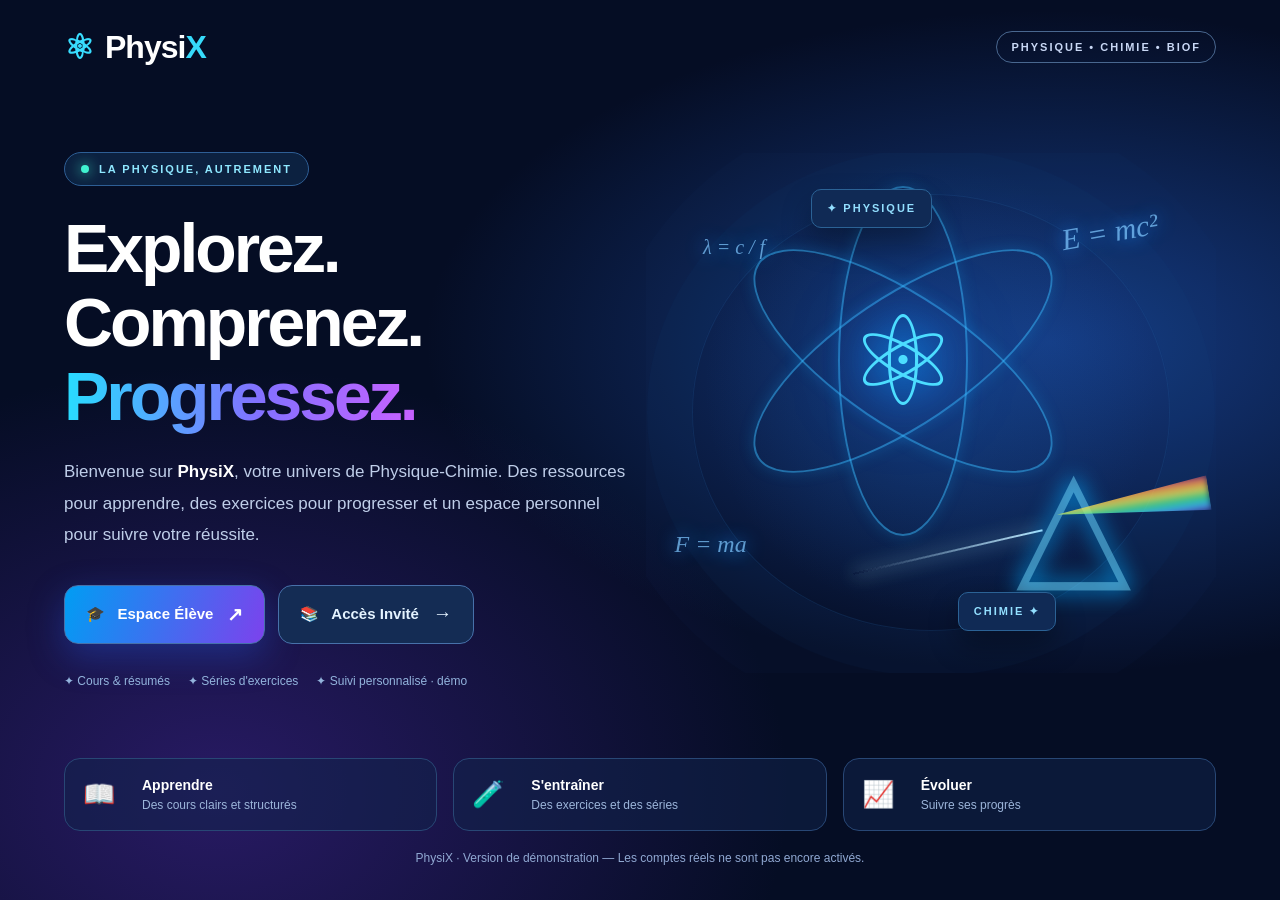
==== commit d9ccb3d2: "Prepare PhysiX public entry and static Vercel deployment" ====
--- a/index.html
+++ b/index.html
@@ -1,48 +1 @@
-<!doctype html><html lang="fr"><head><meta charset="utf-8"><meta name="viewport" content="width=device-width,initial-scale=1"><title>PhysiX — Tableau de bord premium</title><style>
-:root{--navy:#08132d;--navy2:#101f45;--blue:#3867fa;--purple:#8949ee;--cyan:#02c9e8;--bg:#f2f5fc;--text:#14213d;--muted:#73809a;--border:#e3e8f4}*{box-sizing:border-box}body{margin:0;background:var(--bg);font-family:Inter,Segoe UI,Arial,sans-serif;color:var(--text)}button,input,select{font:inherit}button{cursor:pointer}button:disabled{opacity:.5;cursor:not-allowed}.app{display:flex;min-height:100vh}.sidebar{width:260px;flex-shrink:0;background:linear-gradient(160deg,#07132d,#102c62 85%,#25145b);color:white;padding:24px 15px;position:sticky;top:0;height:100vh;overflow:auto}.logo{display:flex;align-items:center;gap:11px;font-size:23px;font-weight:850;margin:3px 8px 33px}.logo span{color:#1cd3f1}.atom{font-size:37px;color:#3be3ff;text-shadow:0 0 17px #9749ff}.nav{display:flex;flex-direction:column;gap:7px}.nav button{width:100%;text-align:left;padding:13px 15px;background:transparent;border:0;border-radius:13px;color:#d6e2ff;font-weight:650}.nav button.active,.nav button:hover{background:linear-gradient(100deg,#0678e9,#873bdf);color:#fff;box-shadow:0 5px 20px #030d2680}.nav .small{font-size:12px;color:#94a9ce;margin:20px 12px 6px}.sidefoot{margin-top:32px;padding:13px;border:1px solid #456091;border-radius:14px;color:#c2d5f6;font-size:12px;line-height:1.6}.main{min-width:0;flex:1;padding:25px clamp(16px,3vw,45px) 60px}.top{display:flex;justify-content:space-between;align-items:center;gap:14px;margin-bottom:22px}.top h1{font-size:26px;margin:0}.muted{color:var(--muted)}.topright{display:flex;gap:10px;align-items:center}.pill{border:1px solid #d8e1f4;background:white;padding:9px 13px;border-radius:30px;color:#4d5a77;font-size:13px}.btn{border:0;border-radius:12px;padding:11px 15px;font-weight:750;color:white;background:linear-gradient(110deg,#2268ed,#8b47e9);box-shadow:0 4px 12px #3b60d222}.btn.secondary{background:white;color:#3754a5;border:1px solid #dce4f4;box-shadow:none}.btn.green{background:linear-gradient(100deg,#00a78b,#15c96a)}.btn.red{background:#e34d68}.btn.sm{font-size:12px;padding:8px 10px;border-radius:9px}.hero{background:radial-gradient(circle at 75% 20%,#17448e,transparent 38%),linear-gradient(115deg,#091633,#111f53 60%,#17225b);border-radius:24px;color:white;min-height:180px;padding:30px;position:relative;overflow:hidden;display:flex;align-items:center;justify-content:space-between;gap:16px;box-shadow:0 14px 28px #1424551a}.hero:after{content:'⚛';position:absolute;font-size:260px;right:8%;top:-78px;color:#33d4ff16;transform:rotate(-20deg)}.hero h2{font-size:clamp(25px,3vw,39px);margin:6px 0 8px;position:relative;z-index:1}.hero h2 span{color:#29d9fb}.hero p{color:#cad6ff;line-height:1.6;margin:0;max-width:570px;position:relative;z-index:1}.hero .symbol{font-size:90px;z-index:1;filter:drop-shadow(0 0 18px #16b9ff)}.grid{display:grid;gap:16px}.stats{grid-template-columns:repeat(4,minmax(0,1fr));margin:20px 0}.stat,.card{background:#fff;border:1px solid var(--border);border-radius:20px;padding:20px;box-shadow:0 5px 20px #12234c08}.stat{display:flex;align-items:center;justify-content:space-between;gap:10px}.stat .number{font-size:29px;font-weight:850;margin:7px 0 0}.stat .emoji{font-size:30px;background:#edf1ff;padding:12px;border-radius:15px}.sectiontitle{font-size:20px;margin:27px 0 14px}.classes{display:flex;flex-wrap:wrap;gap:9px;margin:16px 0}.chip{padding:11px 15px;background:white;border:1px solid #dfe5f1;border-radius:13px;font-weight:700;color:#3b4b6c}.chip.active{background:linear-gradient(100deg,#3367f5,#914be7);color:white;border-color:transparent}.actions{display:flex;gap:6px;flex-wrap:wrap}.action{border:1px solid #dfe6f3;background:#f5f8ff;border-radius:9px;padding:8px 10px;font-size:12px;font-weight:700;color:#334a76}.action:hover{background:#e1eaff}.action.bad{color:#b44459;background:#fff5f6}.tablewrap{overflow:auto}.table{width:100%;border-collapse:collapse;min-width:740px}.table th{text-align:left;color:#6d7a94;font-size:12px;background:#f5f7fc}.table td,.table th{padding:12px 10px;border-bottom:1px solid #edf0f7}.avatar{width:37px;height:37px;border-radius:50%;background:linear-gradient(130deg,#20a9ef,#a24cf4);display:inline-grid;place-items:center;color:white;font-weight:800;flex-shrink:0}.studentname{display:flex;gap:10px;align-items:center}.tag{font-size:11px;border-radius:20px;padding:5px 8px;background:#eafaf0;color:#128752;font-weight:750}.tag.warn{background:#fff1d8;color:#a36a00}.two{grid-template-columns:minmax(0,1.5fr) minmax(260px,1fr)}.three{grid-template-columns:repeat(3,1fr)}.resource{display:flex;align-items:center;gap:12px;padding:14px 0;border-bottom:1px solid #edf0f7}.resource:last-child{border:0}.resource .fileicon{font-size:24px;background:#edf3ff;padding:12px;border-radius:12px}.resource .grow{flex:1;min-width:0}.resource strong{display:block}.resource small{color:#7a87a0}.field{padding:11px 12px;border:1px solid #dbe2f0;border-radius:11px;background:#fff;width:100%;margin-top:5px;outline-color:#6d6af7}.formgrid{display:grid;grid-template-columns:repeat(2,1fr);gap:12px}.formgrid label{font-size:13px;font-weight:700}.full{grid-column:1/-1}.progress{height:9px;background:#e9edf8;border-radius:20px;overflow:hidden;margin:8px 0}.progress>div{height:100%;background:linear-gradient(90deg,#14c8e4,#8150f2);border-radius:20px}.metric{margin:15px 0}.metricline{display:flex;justify-content:space-between;gap:10px;font-size:14px}.center{text-align:center}.empty{padding:35px;text-align:center;color:#8190aa}.view{display:none}.view.active{display:block}.toast{position:fixed;right:25px;bottom:22px;background:#142b58;color:white;border-radius:14px;padding:14px 18px;box-shadow:0 10px 30px #0004;z-index:5;display:none}.notice{padding:12px 15px;background:#fff7e6;border:1px solid #f3d8a4;border-radius:12px;font-size:13px;color:#805c1d;margin:15px 0}.quick{display:flex;flex-wrap:wrap;gap:10px}.quick button{padding:15px;background:#f2f5ff;border:1px solid #e0e8fc;border-radius:14px;font-weight:700;color:#304c8b}.hero.student{background:radial-gradient(circle at 85% 15%,#204ca5,transparent 42%),linear-gradient(110deg,#11153e,#151e62)}.hero.guest{background:linear-gradient(110deg,#072e4e,#163c7e)}.loginbox{max-width:480px;margin:35px auto}.barlabel{display:flex;justify-content:space-between;align-items:center}.hide{display:none!important}@media(max-width:1100px){.stats{grid-template-columns:repeat(2,1fr)}.two{grid-template-columns:1fr}.sidebar{width:215px}.hero .symbol{font-size:65px}}@media(max-width:700px){.app{display:block}.sidebar{position:static;width:100%;height:auto;padding:13px}.logo{margin:0 0 8px;font-size:19px}.nav{flex-direction:row;overflow-x:auto}.nav button{white-space:nowrap;width:auto;font-size:12px;padding:10px}.nav .small,.sidefoot{display:none}.main{padding:17px 12px 40px}.top h1{font-size:20px}.pill{display:none}.hero{padding:23px;min-height:155px}.hero .symbol{display:none}.stats,.three{grid-template-columns:repeat(2,minmax(0,1fr))}.stat{padding:13px}.stat .number{font-size:23px}.stat .emoji{font-size:22px;padding:7px}.card{padding:15px}.formgrid{grid-template-columns:1fr}.full{grid-column:auto}}
-
-/* PhysiX premium visual refresh */
-:root{--bg:#f1f4ff;--border:#dfe5fa;--muted:#71809f;--text:#101b3b}
-body{background:linear-gradient(135deg,#f8faff,#eef2ff 70%);font-family:Inter,'Segoe UI',Arial,sans-serif}
-.sidebar{width:282px;background:linear-gradient(165deg,#050e29 0%,#081e49 64%,#071b45 100%);border-right:1px solid #143c79;padding:25px 16px;box-shadow:8px 0 30px #08173a15}
-.logo{font-size:25px;letter-spacing:-.9px;margin-bottom:42px}.logo span{color:#03d8ff}.atom{font-size:44px;color:#51dcff}
-.nav{gap:8px}.nav button{font-size:14px;padding:15px 17px;border-radius:12px;transition:all .18s}.nav button.active,.nav button:hover{background:linear-gradient(100deg,#00b9f2,#6649e9 70%,#a334e6);box-shadow:0 7px 20px #166be15e;transform:translateX(2px)}
-.nav .small{font-weight:750;letter-spacing:1.2px;color:#849fd0;margin-top:26px}
-.sidefoot{background:#081b42;border-color:#264a86;color:#a9bee9}
-.main{padding:26px clamp(18px,2.5vw,46px) 55px;max-width:1750px}.top{margin-bottom:25px}.top h1{font-size:26px;font-weight:850;letter-spacing:-.7px}.topright .pill{border-color:#cdd9fc;color:#4c54a5;font-weight:700}
-.hero{min-height:230px;padding:35px 38px;background:linear-gradient(90deg,#061538 0%,#091b46 36%,#0b1c48a6 63%,#081c4a55 100%),url("[data-uri]") right center/auto 100% no-repeat,#071739;border:1px solid #153b79;border-radius:24px;box-shadow:0 12px 32px #132a6630}
-.hero:after{content:none}.hero h2{font-size:clamp(29px,3vw,44px);font-weight:900;max-width:650px;letter-spacing:-1px}.hero h2 span{background:linear-gradient(100deg,#00e4fa,#6982ff,#e259fc);-webkit-background-clip:text;background-clip:text;color:transparent}.hero p{max-width:510px;font-size:15px}.hero .symbol{display:none}
-.hero.student{background:linear-gradient(90deg,#07143a 0%,#101954 45%,#101d53a0 72%,#06173540),url("[data-uri]") right center/auto 100% no-repeat,#0a1641}
-.hero.guest{background:linear-gradient(90deg,#061c3e 0%,#0c3762 48%,#09244c6b),url("[data-uri]") right center/auto 100% no-repeat,#071e3c}
-.stats{gap:14px;margin:18px 0 24px}.stat,.card{border:1px solid #e0e6f8;border-radius:20px;box-shadow:0 5px 15px #152a5d10,0 1px 3px #152a5d0a}.stat{min-height:118px;padding:19px 20px;transition:transform .2s,box-shadow .2s}.stat:hover,.card:hover{box-shadow:0 9px 22px #18366b1a}.stat .number{font-size:32px;color:#122047;letter-spacing:-1px}.stat .emoji{color:white;font-size:28px;background:linear-gradient(135deg,#00bdf4,#4855ef);box-shadow:0 6px 18px #265bde30}
-.stats .stat:nth-child(4n+1) .emoji{background:linear-gradient(135deg,#be3bf2,#6d45d6)}.stats .stat:nth-child(4n+2) .emoji{background:linear-gradient(135deg,#00c3fa,#056bdb)}.stats .stat:nth-child(4n+3) .emoji{background:linear-gradient(135deg,#00d88a,#009b77)}.stats .stat:nth-child(4n+4) .emoji{background:linear-gradient(135deg,#ffa600,#f06c27)}
-.card{padding:23px}.card h3{font-size:18px;color:#152148}.classes{gap:10px;margin:18px 0}.chip{border-radius:28px;padding:12px 18px}.chip.active{box-shadow:0 6px 17px #584ef43a}
-.quick{display:grid;grid-template-columns:repeat(2,minmax(0,1fr))}.quick button{padding:20px 12px;border-radius:14px;background:linear-gradient(135deg,#f0eaff,#e4f3ff);color:#183a80;transition:transform .15s}.quick button:hover{transform:translateY(-3px);background:#e3e7ff}
-.action{border-radius:10px;transition:background .16s,transform .16s}.action:hover{transform:translateY(-2px);background:#dbe9ff}.table th{background:#eff3ff}.table tr:hover td{background:#f9fbff}.avatar{box-shadow:0 3px 10px #5a6ce950}.resource .fileicon{background:#edf0ff}.btn{transition:filter .2s,transform .2s}.btn:hover:not(:disabled){filter:brightness(1.06);transform:translateY(-1px)}
-@media(max-width:1100px){.sidebar{width:225px}.hero{background-position:right center}}
-@media(max-width:700px){.sidebar{width:100%;height:auto;position:relative;padding:13px}.logo{margin-bottom:8px}.nav button{padding:11px}.main{padding:16px 12px 40px}.hero{padding:25px 20px;min-height:210px;background:linear-gradient(90deg,#07183de8,#0b1b4ac9),url("[data-uri]") right center/auto 100% no-repeat,#071739}.hero h2{font-size:28px}.hero p{font-size:13px}.stat{min-height:95px;padding:13px}.stat .number{font-size:24px}.quick{grid-template-columns:1fr 1fr}}
-
-/* PhysiX public entry — demo only */
-.entry{position:fixed;inset:0;z-index:100;background:radial-gradient(ellipse at 80% 18%,#183b87 0%,transparent 38%),radial-gradient(ellipse at 10% 80%,#332068 0%,transparent 44%),#06122b;color:#fff;overflow:auto;font-family:Inter,Segoe UI,Arial,sans-serif}
-.entry.hidden{display:none}.entry-wrap{max-width:1200px;margin:auto;padding:28px clamp(20px,5vw,70px) 70px}.entry-header{display:flex;justify-content:space-between;align-items:center;gap:15px}.entry-brand{display:flex;align-items:center;gap:12px;font-weight:850;font-size:29px;letter-spacing:-1px}.entry-brand .symbol{font-size:34px;color:#38ddff}.entry-brand span{color:#36dafa}.entry-badge{border:1px solid #49678f;border-radius:30px;padding:9px 14px;color:#c9d8f5;font-size:12px}.entry-hero{margin:80px auto 42px;text-align:center;position:relative}.entry-hero:before{content:'⚛';position:absolute;left:1%;top:-65px;font-size:190px;color:#24c9fb12;pointer-events:none}.entry-hero:after{content:'◈';position:absolute;right:4%;top:-35px;font-size:170px;color:#aa6afa17;pointer-events:none}.entry-eyebrow{color:#4bdfff;font-size:12px;font-weight:800;letter-spacing:3px;text-transform:uppercase}.entry-hero h1{font-size:clamp(40px,6vw,76px);letter-spacing:-2px;line-height:1.1;margin:18px 0}.entry-hero h1 em{font-style:normal;background:linear-gradient(95deg,#15d7fb,#b46bff);background-clip:text;color:transparent}.entry-hero p{font-size:clamp(15px,1.8vw,19px);color:#c1cde6;line-height:1.7;max-width:690px;margin:auto}.entry-cards{display:grid;grid-template-columns:repeat(3,minmax(0,1fr));gap:20px;margin-top:52px}.entry-card{background:linear-gradient(150deg,#142d59db,#0b1d42e8);border:1px solid #355581;border-radius:23px;padding:28px 24px;box-shadow:0 16px 40px #0003;display:flex;flex-direction:column;gap:13px;transition:transform .2s,border-color .2s}.entry-card:hover{transform:translateY(-5px);border-color:#3acbfa}.entry-card .ico{font-size:36px;width:67px;height:67px;display:grid;place-items:center;border-radius:18px;background:linear-gradient(130deg,#1764c9,#743dd2)}.entry-card h2{margin:7px 0 0;font-size:22px}.entry-card p{color:#b6c8e7;line-height:1.6;font-size:14px;flex:1;margin:0}.entry-card button{width:100%;padding:14px;border-radius:12px;background:linear-gradient(100deg,#0d9ce9,#8348e9);color:white;font-weight:800;border:0}.entry-card button.alt{background:#233c67;border:1px solid #486897}.entry-foot{text-align:center;color:#90a8d2;margin-top:36px;font-size:12px}.entry-foot strong{color:#d9e9ff}.entry-modal{position:fixed;inset:0;z-index:110;background:#020817c9;display:none;align-items:center;justify-content:center;padding:20px}.entry-modal.open{display:flex}.entry-dialog{width:min(100%,440px);background:#fff;color:#17284d;padding:30px;border-radius:23px;box-shadow:0 25px 80px #0007;position:relative}.entry-dialog h2{margin:0 0 10px}.entry-dialog p{color:#65738e;line-height:1.6}.entry-dialog label{display:block;font-size:13px;font-weight:700;margin:16px 0 5px}.entry-dialog input{width:100%;padding:13px;border-radius:10px;border:1px solid #d8e0ed}.entry-dialog .close{position:absolute;top:14px;right:15px;border:0;background:#f0f3fa;border-radius:50%;width:32px;height:32px}.entry-dialog .cta{width:100%;padding:13px;background:linear-gradient(100deg,#147df0,#8749e9);color:white;border:0;border-radius:11px;font-weight:800;margin-top:18px}.entry-note{font-size:12px;color:#956014;background:#fff5dd;padding:11px;border-radius:10px;margin-top:15px}.back-entry{margin-top:16px!important;border-top:1px solid #35517c!important;padding-top:15px!important}@media(max-width:800px){.entry-cards{grid-template-columns:1fr;max-width:500px;margin:32px auto 0}.entry-hero{margin:65px auto 25px}.entry-card{padding:22px}.entry-badge{display:none}}
-
-/* PhysiX public welcome — redesigned immersive science landing */
-.entry{background:radial-gradient(ellipse at 82% 38%,#153b83 0%,transparent 42%),radial-gradient(ellipse at 17% 88%,#281a64 0%,transparent 38%),#050d24}
-.entry-wrap{max-width:1480px;padding:27px clamp(20px,5vw,85px) 35px;min-height:100vh;display:flex;flex-direction:column}
-.entry-header{position:relative;z-index:2}.entry-brand{font-size:32px}.entry-badge{letter-spacing:2px;font-weight:750;font-size:11px}
-.px-stage{flex:1;display:grid;grid-template-columns:1fr 1fr;align-items:center;gap:12px;min-height:570px}.px-copy{position:relative;z-index:3;padding:40px 0 25px}.px-pill{display:inline-flex;align-items:center;gap:10px;padding:10px 16px;border:1px solid #2e5e95;background:#112d50a3;border-radius:100px;color:#8fe8ff;font-size:11px;font-weight:800;letter-spacing:2px}.px-dot{height:8px;width:8px;background:#40f2d0;border-radius:50%;box-shadow:0 0 13px #40f2d0}.px-copy h1{font-size:clamp(48px,5.3vw,88px);letter-spacing:-3px;line-height:1.09;margin:26px 0 22px;font-weight:900}.px-copy h1 em{font-style:normal;background:linear-gradient(90deg,#27ddff,#8271ff 55%,#c761ff);background-clip:text;color:transparent}.px-copy p{color:#bfcee9;font-size:17px;line-height:1.85;max-width:570px;margin:0}.px-copy p strong{color:white}.px-actions{display:flex;flex-wrap:wrap;gap:13px;margin-top:34px}.px-actions button{cursor:pointer;border-radius:14px;padding:17px 21px;font-weight:800;font-size:15px;border:1px solid #4771aa;display:flex;align-items:center;gap:14px}.px-actions button span{font-size:19px}.px-primary{color:white;background:linear-gradient(110deg,#009df3,#7c42ed);box-shadow:0 12px 35px #2556df60}.px-secondary{color:#e4f3ff;background:#142c54}.px-actions button:hover{transform:translateY(-2px);filter:brightness(1.12)}.px-mini{display:flex;flex-wrap:wrap;gap:18px;margin-top:30px;color:#93b4dd;font-size:12px}.px-visual{height:520px;position:relative;isolation:isolate;overflow:hidden;background:radial-gradient(circle at 50% 45%,#1753a25c,transparent 56%)}.px-visual:before{content:'';position:absolute;inset:8%;border:1px solid #235c9b40;border-radius:50%;box-shadow:0 0 0 45px #1b539010,0 0 0 95px #1b53900b}.px-core{position:absolute;left:45%;top:40%;font-size:125px;line-height:1;color:#4cddff;text-shadow:0 0 35px #009dff,0 0 75px #375bff;transform:translate(-50%,-50%)}.px-orbit{position:absolute;left:45%;top:40%;width:350px;height:130px;border:2px solid #39bcff80;border-radius:50%;box-shadow:0 0 15px #12adff35;transform:translate(-50%,-50%) rotate(34deg)}.px-o2{transform:translate(-50%,-50%) rotate(-34deg)}.px-o3{transform:translate(-50%,-50%) rotate(90deg)}.px-formula{position:absolute;font-family:Georgia,serif;font-style:italic;color:#80c8ffb8;font-size:30px;text-shadow:0 0 18px #188bff}.px-f1{top:12%;right:10%;transform:rotate(-10deg)}.px-f2{bottom:22%;left:5%;font-size:24px}.px-f3{top:16%;left:10%;font-size:20px}.px-light{position:absolute;left:36%;bottom:23%;width:34%;height:2px;background:linear-gradient(90deg,transparent,#bdeaff);transform:rotate(-13deg);box-shadow:0 0 18px #a8eaff}.px-prism{position:absolute;right:15%;bottom:15%;font-size:150px;line-height:1;color:#79ddff77;text-shadow:0 0 22px #00aaff}.px-spectrum{position:absolute;right:1%;bottom:29%;width:27%;height:35px;background:linear-gradient(180deg,#f33b85,#ffac43,#f6f15c,#45e98d,#32d5ff,#8655ed);opacity:.8;clip-path:polygon(0 45%,100% 0,100% 100%);filter:blur(3px);transform:rotate(-9deg)}.px-float{position:absolute;font-size:11px;letter-spacing:2px;font-weight:900;color:#93dfff;background:#102a55;border:1px solid #2b6295;border-radius:10px;padding:12px 15px;box-shadow:0 15px 30px #0005}.px-float1{top:7%;left:29%}.px-float2{bottom:8%;right:28%}.px-bottom{display:grid;grid-template-columns:repeat(3,1fr);gap:16px;position:relative;z-index:2}.px-bottom>div{display:grid;grid-template-columns:46px 1fr;column-gap:13px;align-items:center;background:#11234b8c;border:1px solid #284775;border-radius:16px;padding:18px}.px-bottom-icon{grid-row:span 2;font-size:26px}.px-bottom strong{font-size:14px}.px-bottom small{color:#9cb5da;font-size:12px;margin-top:5px}.entry-foot{margin-top:20px}
-@media(max-width:850px){.px-stage{grid-template-columns:1fr;min-height:auto}.px-copy{padding-top:70px}.px-visual{height:340px;margin-top:-10px}.px-core{font-size:95px}.px-orbit{width:270px;height:105px}.px-bottom{grid-template-columns:1fr}.px-copy h1{font-size:clamp(48px,10vw,75px)}.entry-badge{display:none}}@media(max-width:500px){.px-visual{height:280px}.px-prism{font-size:100px}.px-formula{font-size:19px}.px-actions button{width:100%;justify-content:space-between}.px-mini{gap:9px}}
-</style></head><body><div class="entry" id="entry" aria-label="Accueil PhysiX"><div class="entry-wrap"><header class="entry-header"><div class="entry-brand"><span class="symbol">⚛</span><div>Physi<span>X</span></div></div><div class="entry-badge">PHYSIQUE • CHIMIE • BIOF</div></header><main class="px-stage"><section class="px-copy"><div class="px-pill"><span class="px-dot"></span> LA PHYSIQUE, AUTREMENT</div><h1>Explorez.<br>Comprenez.<br><em>Progressez.</em></h1><p>Bienvenue sur <strong>PhysiX</strong>, votre univers de Physique-Chimie. Des ressources pour apprendre, des exercices pour progresser et un espace personnel pour suivre votre réussite.</p><div class="px-actions"><button onclick="showEntryModal('student')" class="px-primary">🎓 &nbsp; Je suis élève <span>↗</span></button><button onclick="enterDemo('guest')" class="px-secondary">📚 &nbsp; Explorer les ressources <span>→</span></button></div><div class="px-mini"><span>✦ Cours & résumés</span><span>✦ Séries d'exercices</span><span>✦ Suivi personnalisé</span></div></section><section class="px-visual" aria-label="Illustration scientifique"><div class="px-orbit px-o1"></div><div class="px-orbit px-o2"></div><div class="px-orbit px-o3"></div><div class="px-core">⚛</div><div class="px-formula px-f1">E = mc²</div><div class="px-formula px-f2">F = ma</div><div class="px-formula px-f3">λ = c / f</div><div class="px-light"></div><div class="px-prism">△</div><div class="px-spectrum"></div><div class="px-float px-float1">✦ PHYSIQUE</div><div class="px-float px-float2">CHIMIE ✦</div></section></main><section class="px-bottom"><div><span class="px-bottom-icon">📖</span><strong>Apprendre</strong><small>Des cours clairs et structurés</small></div><div><span class="px-bottom-icon">🧪</span><strong>S'entraîner</strong><small>Des exercices et des séries</small></div><div><span class="px-bottom-icon">📈</span><strong>Évoluer</strong><small>Suivre ses progrès</small></div></section><footer class="entry-foot">PhysiX · Version de démonstration — Les comptes réels ne sont pas encore activés.</footer></div></div><div class="entry-modal" id="entryModal"><div class="entry-dialog"><button class="close" onclick="closeEntryModal()" aria-label="Fermer">×</button><h2 id="entryModalTitle"></h2><p id="entryModalDesc"></p><div id="entryModalFields"></div><div class="entry-note">⚠ Mode démonstration : n'entrez aucune donnée personnelle ou mot de passe réel.</div><button class="cta" id="entryModalAction" onclick="enterDemo('student')">Voir la démonstration</button></div></div><div class="app"><aside class="sidebar"><div class="logo"><div class="atom">⚛</div><div>Physi<span>X</span><div style="font-size:11px;font-weight:400;color:#a9c3ee">Physique-Chimie · BIOF</div></div></div><nav class="nav" id="nav"></nav><div class="sidefoot">🔬 <b>Version de démonstration</b><br>Données fictives enregistrées dans ce navigateur. Aucune connexion sécurisée active.</div></aside><main class="main"><div class="top"><h1 id="pagetitle">Tableau de bord</h1><div class="topright"><span class="pill">🧪 Démonstration locale</span><button class="btn secondary sm" onclick="resetDemo()">↻ Réinitialiser</button></div></div><div id="content"></div></main></div><div class="toast" id="toast"></div><script>
-const CLASSES=['2BAC PC BIOF','1BAC BIOF G1','1BAC BIOF G2','1BAC BIOF G3'];const FIRST=['Youssef','Salma','Amine','Imane','Adam','Sara','Mehdi','Lina','Omar','Aya','Hamza','Nour'];const LAST=['Alaoui','Bennani','Idrissi','El Amrani','Zahraoui','Berrada','Fassi','El Mansouri','Haddad','Tazi','Rami','Khaldi'];const initial=()=>({students:CLASSES.flatMap((c,k)=>FIRST.slice(0,k===0?12:10).map((n,i)=>({id:`${k}-${i}`,name:n+' '+LAST[(i+k)%12],class:c,participation:0,exercises:0,homework:0,expose:0,chahut:0,absence:0,retard:0}))),resources:[{id:1,title:'Modulation d’amplitude',type:'Cours',class:'2BAC PC BIOF',visibility:'public'},{id:2,title:'Ondes mécaniques progressives',type:'Résumé',class:'2BAC PC BIOF',visibility:'public'},{id:3,title:'Série N°1 — Électricité',type:'Série',class:'1BAC BIOF G1',visibility:'public'},{id:4,title:'Exercices — Mécanique',type:'Série',class:'1BAC BIOF G2',visibility:'private'}],logs:[]});let state;try{state=JSON.parse(localStorage.getItem('physix-demo-v1'))||initial()}catch(e){state=initial()}let role='prof',page='dashboard',cls=CLASSES[0],selectedStudent=null,semester=1;function save(){localStorage.setItem('physix-demo-v1',JSON.stringify(state))}function esc(s){return String(s).replace(/[&<>"']/g,c=>({'&':'&amp;','<':'&lt;','>':'&gt;','"':'&quot;',"'":'&#39;'}[c]))}function toast(t){let x=document.getElementById('toast');x.textContent=t;x.style.display='block';clearTimeout(window.tt);window.tt=setTimeout(()=>x.style.display='none',2600)}function setRole(r){role=r;page=r==='prof'?'dashboard':r==='student'?'home':'guest';render()}function go(p){page=p;render()}function classButtons(){return `<div class="classes">${CLASSES.map(c=>`<button class="chip ${cls===c?'active':''}" onclick="cls=${JSON.stringify(c)};render()">${esc(c)}</button>`).join('')}</div>`}function stat(label,value,emoji){return `<div class="stat"><div><div class="muted" style="font-size:13px">${label}</div><div class="number">${value}</div></div><div class="emoji">${emoji}</div></div>`}function card(title,body){return `<section class="card"><h3 style="margin:0 0 15px">${title}</h3>${body}</section>`}function bar(label,value,detail=''){return `<div class="metric"><div class="metricline"><strong>${label}</strong><b>${value===null?'Non évalué':value+' %'}</b></div><div class="progress"><div style="width:${value===null?0:Math.min(100,value)}%"></div></div>${detail?`<small class="muted">${detail}</small>`:''}</div>`}function count(c){return state.students.filter(s=>s.class===c).length}function getStudent(){return state.students.find(s=>s.id===selectedStudent)||state.students[0]}function navItems(){if(role==='prof')return [['dashboard','⌂','Tableau de bord'],['classes','👥','Classes & élèves'],['activities','✋','Saisie des activités'],['resources','📚','Cours & séries'],['stats','📈','Statistiques'],['codes','🔑','Invitations (à venir)']];if(role==='student')return [['home','⌂','Mon accueil'],['mycourses','📖','Mes cours'],['myseries','📚','Mes séries'],['myactivities','📊','Mon suivi'],['questions','❔','Questions de cours (à venir)']];return [['guest','⌂','Accueil invité'],['publiccourses','📖','Cours publics'],['publicseries','📚','Séries publiques']]}function render(){document.getElementById('nav').innerHTML=`<div class="small">ESPACE ${role==='prof'?'PROFESSEUR':role==='student'?'ÉLÈVE':'INVITÉ'}</div>${navItems().map(([p,i,t])=>`<button class="${page===p?'active':''}" onclick="go('${p}')">${i} &nbsp; ${t}</button>`).join('')}<button class="back-entry" onclick="backToEntry()">⌂ &nbsp; Accueil PhysiX</button><div class="small">CHANGER D'ESPACE (DÉMO)</div><button onclick="setRole('prof')">👨‍🏫 &nbsp; Professeur</button><button onclick="setRole('student')">🎓 &nbsp; Élève</button><button onclick="setRole('guest')">👁 &nbsp; Invité</button>`;let title=navItems().find(x=>x[0]===page)?.[2]||'PhysiX';document.getElementById('pagetitle').textContent=title;let html='';if(role==='prof'){if(page==='dashboard')html=dashboard();else if(page==='classes'||page==='activities')html=classroom();else if(page==='resources')html=resources();else if(page==='stats')html=statistics();else html=codes()}else if(role==='student'){html=studentView()}else html=guestView();document.getElementById('content').innerHTML=html}
-function dashboard(){let ss=state.students.filter(s=>s.class===cls);let acts=ss.reduce((a,s)=>a+s.participation+s.exercises+s.homework+s.expose,0);return `<div class="hero"><div><div style="color:#80eaff;font-weight:800">✦ PLATEFORME DE SUIVI PÉDAGOGIQUE</div><h2>Bienvenue dans <span>PhysiX</span></h2><p>Votre espace de Physique-Chimie BIOF : gérez vos classes, vos cours et le suivi de chaque élève en un clic.</p></div><div class="symbol">⚛️</div></div>${classButtons()}<div class="grid stats">${stat('Élèves',ss.length,'👥')}${stat('Activités enregistrées',acts,'✋')}${stat('Cours & séries',state.resources.length,'📚')}${stat('Incidents de comportement',ss.reduce((a,s)=>a+s.chahut,0),'📋')}</div><div class="grid two">${card('⚡ Actions rapides',`<div class="quick"><button onclick="go('activities')">✋ Saisir les activités</button><button onclick="go('classes')">👥 Voir les élèves</button><button onclick="go('resources')">📚 Publier une ressource</button><button onclick="go('stats')">📈 Statistiques</button></div><p class="muted" style="font-size:13px">Les données affichées sont fictives et modifiables pour tester l'interface.</p>`)}${card('📌 Activités récentes',state.logs.length?state.logs.slice(0,5).map(l=>`<div class="resource"><div class="fileicon">✍️</div><div class="grow"><strong>${esc(l.name)}</strong><small>${esc(l.action)} · ${new Date(l.date).toLocaleString('fr-FR')}</small></div></div>`).join(''):'<div class="empty">Aucune activité enregistrée pour le moment.</div>')}</div><h3 class="sectiontitle">Mes classes</h3><div class="grid stats">${CLASSES.map(c=>`<div class="stat" style="cursor:pointer" onclick="cls=${JSON.stringify(c)};go('classes')"><div><b>${esc(c)}</b><div class="muted" style="margin-top:8px">${count(c)} élèves</div></div><div class="emoji">🏫</div></div>`).join('')}</div>`}
-const LABELS={participation:'Participation',exercises:'Exercice réalisé',homework:'Devoir réalisé',expose:'Exposé',chahut:'Chahut',absence:'Absence',retard:'Retard'};function record(id,key){let s=state.students.find(x=>x.id===id);if(!s)return;s[key]++;state.logs.unshift({id:s.id,name:s.name,action:LABELS[key],key,date:new Date().toISOString()});save();render();toast('✓ '+LABELS[key]+' — '+s.name+' · Annuler disponible')}function undo(){let l=state.logs.shift();if(!l){toast('Aucune action à annuler');return}let s=state.students.find(x=>x.id===l.id);if(s)s[l.key]=Math.max(0,s[l.key]-1);save();render();toast('↶ Dernière action annulée')}function addStudent(){let n=document.getElementById('newstudent').value.trim();if(n.length<3)return toast('Saisissez un nom complet');state.students.push({id:'new-'+Date.now(),name:n,class:cls,...Object.fromEntries(Object.keys(LABELS).map(k=>[k,0]))});save();render();toast('Élève fictif ajouté')}function classroom(){let ss=state.students.filter(s=>s.class===cls);return `${classButtons()}<div class="notice">🧪 Mode démo : les boutons enregistrent les événements dans ce navigateur uniquement. Pour les élèves réels, il faudra une connexion sécurisée.</div><div class="grid stats">${stat('Élèves',ss.length,'👥')}${stat('Participations',ss.reduce((a,s)=>a+s.participation,0),'🙋')}${stat('Exercices',ss.reduce((a,s)=>a+s.exercises,0),'✍️')}${stat('Devoirs',ss.reduce((a,s)=>a+s.homework,0),'📋')}</div>${card('✋ Enregistrement rapide pendant le cours',`<div class="barlabel" style="margin-bottom:15px"><span class="muted">Un clic = un événement enregistré</span><button class="btn secondary sm" onclick="undo()">↶ Annuler la dernière action</button></div><div class="tablewrap"><table class="table"><thead><tr><th>Élève</th><th>Participation</th><th>Exercices</th><th>Actions rapides</th></tr></thead><tbody>${ss.map(s=>`<tr><td><div class="studentname"><span class="avatar">${esc(s.name[0])}</span><div><strong>${esc(s.name)}</strong><br><a href="#" style="font-size:12px;color:#4267c7" onclick="event.preventDefault();selectedStudent='${s.id}';showStudentDetail()">Voir le profil</a></div></div></td><td><b>${s.participation}</b></td><td><b>${s.exercises}</b></td><td><div class="actions">${[['participation','🙋 +'],['exercises','✍️ Exercice'],['homework','📋 Devoir'],['expose','🎤 Exposé'],['chahut','⚠️ Chahut'],['absence','🚫 Absent'],['retard','🕒 Retard']].map(([k,t])=>`<button class="action ${k==='chahut'?'bad':''}" onclick="record('${s.id}','${k}')" title="${LABELS[k]}">${t}</button>`).join('')}</div></td></tr>`).join('')}</tbody></table></div>`)}<div style="height:16px"></div>${card('➕ Ajouter un élève (démo)',`<div style="display:flex;gap:10px"><input id="newstudent" class="field" style="margin:0" placeholder="Nom et prénom fictifs"><button class="btn" onclick="addStudent()">Ajouter</button></div>`)}<div id="detail"></div>`}function showStudentDetail(){let s=getStudent();let el=document.getElementById('detail');if(!el)return;el.innerHTML=`<div style="height:16px"></div>${card('👤 Profil — '+esc(s.name),`<p class="muted">${esc(s.class)} · Semestre ${semester}</p><div class="grid three">${Object.entries(LABELS).map(([k,l])=>`<div class="stat"><div><div class="muted">${l}</div><div class="number">${s[k]}</div></div></div>`).join('')}</div><div class="notice">Une fréquence d'événements ne représente pas un pourcentage de réussite. Les taux nécessitent le nombre réel d'occasions évaluées.</div>`)}`;el.scrollIntoView({behavior:'smooth',block:'nearest'})}
-function resources(){return `${card('📤 Publier une ressource — démo',`<div class="formgrid"><label>Titre<input class="field" id="rtitle" placeholder="Ex. Série N°2 — Électricité"></label><label>Type<select class="field" id="rtype"><option>Cours</option><option>Résumé</option><option>Série</option></select></label><label>Classe<select class="field" id="rclass">${CLASSES.map(c=>`<option>${c}</option>`).join('')}</select></label><label>Visibilité<select class="field" id="rvis"><option value="private">Réservé aux élèves</option><option value="public">Public — Invités et élèves</option></select></label><div class="full"><div class="notice">Dans cette démo, vous pouvez créer des fiches de ressources. L'envoi et l'hébergement de vrais PDF/Word/PPT nécessitent un stockage sécurisé, à ajouter ensuite.</div><button class="btn" onclick="publishResource()">＋ Ajouter la fiche</button></div></div>`)}<div style="height:18px"></div>${card('📚 Ressources enregistrées',state.resources.map(r=>`<div class="resource"><div class="fileicon">${r.type==='Série'?'📑':'📘'}</div><div class="grow"><strong>${esc(r.title)}</strong><small>${esc(r.type)} · ${esc(r.class)}</small></div><span class="tag ${r.visibility==='private'?'warn':''}">${r.visibility==='public'?'Public':'Privé'}</span><button class="btn secondary sm" onclick="deleteResource(${r.id})">Supprimer</button></div>`).join(''))}`}
-function publishResource(){let t=document.getElementById('rtitle').value.trim();if(!t)return toast('Saisissez un titre');state.resources.unshift({id:Date.now(),title:t,type:document.getElementById('rtype').value,class:document.getElementById('rclass').value,visibility:document.getElementById('rvis').value});save();render();toast('Ressource ajoutée en démonstration')}function deleteResource(id){state.resources=state.resources.filter(r=>r.id!==id);save();render();toast('Ressource supprimée')}function statistics(){let all=state.students;let sum=k=>all.reduce((a,s)=>a+s[k],0);return `<div class="hero"><div><h2>Statistiques <span>pédagogiques</span></h2><p>Vue d'ensemble des événements enregistrés pour vos quatre classes.</p></div><div class="symbol">📊</div></div><div class="grid stats">${stat('Participations',sum('participation'),'🙋')}${stat('Exercices réalisés',sum('exercises'),'✍️')}${stat('Devoirs réalisés',sum('homework'),'📋')}${stat('Exposés',sum('expose'),'🎤')}</div>${card('📊 Répartition par classe',CLASSES.map(c=>{let ss=all.filter(s=>s.class===c),p=ss.reduce((a,s)=>a+s.participation,0),e=ss.reduce((a,s)=>a+s.exercises,0);return `<div class="metric"><strong>${esc(c)}</strong><div class="muted" style="font-size:13px">${p} participations · ${e} exercices · ${ss.length} élèves</div><div class="progress"><div style="width:${Math.min(100,(p+e)*4)}%"></div></div></div>`}).join(''))}<div class="notice">Les notes /20 et pourcentages de participation ne sont pas calculés artificiellement : ils dépendront des séances, des occasions d'évaluation et des pondérations que vous configurerez.</div>`}function codes(){return `${card('🔑 Inscriptions privées — fonctionnalité future',`<p>Chaque élève recevra un code d'invitation unique et à usage unique. Il créera ensuite son mot de passe et son profil avec photo.</p><div class="notice">🔒 Cette démonstration ne fournit pas d'authentification réelle. Ne distribuez pas de codes et n'ajoutez pas de données personnelles avant la mise en place du serveur sécurisé.</div><button class="btn" disabled>Générer les codes — bientôt</button>`)}`}
-function studentView(){let s=state.students[0];let overview=`<div class="hero student"><div><div style="color:#80eaff;font-weight:800">🎓 ESPACE ÉLÈVE · EXEMPLE</div><h2>Bienvenue, <span>${esc(s.name.split(' ')[0])} !</span> 👋</h2><p>${esc(s.class)} · Consultez vos cours, vos séries et suivez vos progrès en Physique-Chimie.</p></div><div class="symbol">🧑‍🎓</div></div>`;let sc=state.resources.filter(r=>r.class===s.class);let content='';if(page==='home')content=`<div class="grid stats">${stat('Participation',s.participation+' événement(s)','🙋')}${stat('Exercices',s.exercises,'✍️')}${stat('Devoirs',s.homework,'📋')}${stat('Note d’activité','— /20','🏆')}</div><div class="grid two">${card('📊 Mon suivi des activités',bar('Participation',null,'En attente des occasions évaluées')+bar('Exercices',null,'En attente des exercices proposés')+bar('Devoirs',null,'En attente des devoirs proposés')+`<p class="muted" style="font-size:12px">La note d’activité reste non évaluée tant que les critères ne sont pas définis.</p>`)}${card('📚 Cours & séries récents',sc.map(r=>`<div class="resource"><span class="fileicon">📘</span><div class="grow"><strong>${esc(r.title)}</strong><small>${esc(r.type)}</small></div></div>`).join('')||'<div class="empty">Aucune ressource</div>')}</div>`;else if(page==='mycourses'||page==='myseries')content=card(page==='mycourses'?'📖 Mes cours & résumés':'📚 Mes séries',sc.filter(r=>page==='mycourses'?r.type!=='Série':r.type==='Série').map(r=>`<div class="resource"><span class="fileicon">📄</span><div class="grow"><strong>${esc(r.title)}</strong><small>Fiche de démonstration — aucun fichier joint</small></div></div>`).join('')||'<div class="empty">Aucune ressource publiée.</div>');else if(page==='myactivities')content=card('📊 Mon suivi',Object.entries(LABELS).map(([k,l])=>`<div class="resource"><div class="grow"><strong>${l}</strong></div><b>${s[k]}</b></div>`).join('')+`<div class="notice">Les pourcentages seront disponibles quand les occasions d'évaluation seront enregistrées.</div>`);else content=card('❔ Questions de cours',`<p>15 questions par cours, ou 20 pour un cours long. Délai : 15 jours. Première tentative prise en compte ; nouvelles tentatives pour s'entraîner.</p><span class="tag warn">Bientôt — IA non connectée</span>`);return overview+'<div style="height:18px"></div>'+content+`<div style="height:18px"></div>${card('💬 Contacter le professeur',`<p class="muted">Le lien WhatsApp sera disponible lorsque le professeur configurera son numéro professionnel.</p><button class="btn green" disabled>Ouvrir WhatsApp — à configurer</button>`)}`}
-function guestView(){let typ=page==='publiccourses'?'Cours':page==='publicseries'?'Série':null;let rr=state.resources.filter(r=>r.visibility==='public'&&(!typ||(typ==='Cours'?r.type!=='Série':r.type==='Série')));return `<div class="hero guest"><div><div style="color:#80eaff;font-weight:800">👁 ACCÈS INVITÉ</div><h2>Apprendre la <span>Physique-Chimie</span></h2><p>Découvrez librement les cours et les séries d'exercices publiés. Aucun compte nécessaire.</p></div><div class="symbol">🔭</div></div><div style="height:20px"></div>${card('📚 Bibliothèque publique',rr.map(r=>`<div class="resource"><div class="fileicon">${r.type==='Série'?'📑':'📘'}</div><div class="grow"><strong>${esc(r.title)}</strong><small>${esc(r.type)} · ${esc(r.class)} · Fiche de démonstration</small></div><span class="tag">Public</span></div>`).join('')||'<div class="empty">Aucune ressource publique.</div>')}<div class="notice">Les invités n'ont accès ni aux profils, ni aux notes, ni aux activités, ni aux corrections privées.</div>`}function resetDemo(){if(confirm('Réinitialiser toutes les données fictives de cette démonstration ?')){state=initial();save();render();toast('Démonstration réinitialisée')}}function enterDemo(r){closeEntryModal();document.getElementById('entry').classList.add('hidden');setRole(r)}
-function backToEntry(){document.getElementById('entry').classList.remove('hidden');window.scrollTo(0,0)}
-function showEntryModal(r){const prof=r==='prof';document.getElementById('entryModalTitle').textContent=prof?'Espace Professeur':'Espace Élève';document.getElementById('entryModalDesc').textContent=prof?'La connexion sécurisée du professeur sera activée avec la base de données. Pour l’instant, vous pouvez explorer le tableau de bord fictif.':'Les comptes élèves et les codes d’invitation ne sont pas encore activés. Vous pouvez consulter un exemple d’espace élève.';document.getElementById('entryModalFields').innerHTML='';document.getElementById('entryModalAction').textContent=prof?'Ouvrir la démo professeur':'Ouvrir la démo élève';document.getElementById('entryModalAction').onclick=()=>enterDemo(r);document.getElementById('entryModal').classList.add('open')}
-function closeEntryModal(){document.getElementById('entryModal').classList.remove('open')}
-render();
-if(new URLSearchParams(location.search).get('demo-admin')==='1'){document.getElementById('entry').classList.add('hidden');setRole('prof');}
-</script></body></html>
+<!doctype html><html lang="fr"><head><meta charset="utf-8"><meta name="viewport" content="width=device-width,initial-scale=1"><title>PhysiX — Physique-Chimie BIOF</title><meta name="description" content="Apprenez la Physique-Chimie avec PhysiX : cours, séries et suivi pédagogique pour les lycéens BIOF au Maroc."><meta name="theme-color" content="#050d24"><link rel="stylesheet" href="/assets/styles.css"></head><body class="entry-open"><div class="entry" id="entry" aria-label="Accueil PhysiX"><div class="entry-wrap"><header class="entry-header"><div class="entry-brand"><span class="symbol">⚛</span><div>Physi<span>X</span></div></div><div class="entry-badge">PHYSIQUE • CHIMIE • BIOF</div></header><main class="px-stage"><section class="px-copy"><div class="px-pill"><span class="px-dot"></span> LA PHYSIQUE, AUTREMENT</div><h1>Explorez.<br>Comprenez.<br><em>Progressez.</em></h1><p>Bienvenue sur <strong>PhysiX</strong>, votre univers de Physique-Chimie. Des ressources pour apprendre, des exercices pour progresser et un espace personnel pour suivre votre réussite.</p><div class="px-actions"><button onclick="showEntryModal('student')" class="px-primary">🎓 &nbsp; Espace Élève <span>↗</span></button><button onclick="enterDemo('guest')" class="px-secondary">📚 &nbsp; Accès Invité <span>→</span></button></div><div class="px-mini"><span>✦ Cours & résumés</span><span>✦ Séries d'exercices</span><span>✦ Suivi personnalisé · démo</span></div></section><section class="px-visual" aria-label="Illustration scientifique"><div class="px-orbit px-o1"></div><div class="px-orbit px-o2"></div><div class="px-orbit px-o3"></div><div class="px-core">⚛</div><div class="px-formula px-f1">E = mc²</div><div class="px-formula px-f2">F = ma</div><div class="px-formula px-f3">λ = c / f</div><div class="px-light"></div><div class="px-prism">△</div><div class="px-spectrum"></div><div class="px-float px-float1">✦ PHYSIQUE</div><div class="px-float px-float2">CHIMIE ✦</div></section></main><section class="px-bottom"><div><span class="px-bottom-icon">📖</span><strong>Apprendre</strong><small>Des cours clairs et structurés</small></div><div><span class="px-bottom-icon">🧪</span><strong>S'entraîner</strong><small>Des exercices et des séries</small></div><div><span class="px-bottom-icon">📈</span><strong>Évoluer</strong><small>Suivre ses progrès</small></div></section><footer class="entry-foot">PhysiX · Version de démonstration — Les comptes réels ne sont pas encore activés.</footer></div></div><div class="entry-modal" id="entryModal" role="dialog" aria-modal="true" aria-labelledby="entryModalTitle" aria-describedby="entryModalDesc"><div class="entry-dialog"><button class="close" onclick="closeEntryModal()" aria-label="Fermer">×</button><h2 id="entryModalTitle"></h2><p id="entryModalDesc"></p><div id="entryModalFields"></div><div class="entry-note">⚠ Mode démonstration : n'entrez aucune donnée personnelle ou mot de passe réel.</div><button class="cta" id="entryModalAction" onclick="enterDemo('student')">Voir la démonstration</button></div></div><div class="app"><aside class="sidebar"><div class="logo"><div class="atom">⚛</div><div>Physi<span>X</span><div style="font-size:11px;font-weight:400;color:#a9c3ee">Physique-Chimie · BIOF</div></div></div><nav class="nav" id="nav"></nav><div class="sidefoot">🔬 <b>Version de démonstration</b><br>Données fictives enregistrées dans ce navigateur. Aucune connexion sécurisée active.</div></aside><main class="main"><div class="top"><h1 id="pagetitle">Tableau de bord</h1><div class="topright"><span class="pill">🧪 Démonstration locale</span><button class="btn secondary sm" onclick="resetDemo()">↻ Réinitialiser</button></div></div><div id="content"></div></main></div><div class="toast" id="toast"></div><script src="/assets/app.js" defer></script></body></html>
--- a/assets/styles.css
+++ b/assets/styles.css
@@ -0,0 +1,45 @@
+
+:root{--navy:#08132d;--navy2:#101f45;--blue:#3867fa;--purple:#8949ee;--cyan:#02c9e8;--bg:#f2f5fc;--text:#14213d;--muted:#73809a;--border:#e3e8f4}*{box-sizing:border-box}body{margin:0;background:var(--bg);font-family:Inter,Segoe UI,Arial,sans-serif;color:var(--text)}button,input,select{font:inherit}button{cursor:pointer}button:disabled{opacity:.5;cursor:not-allowed}.app{display:flex;min-height:100vh}.sidebar{width:260px;flex-shrink:0;background:linear-gradient(160deg,#07132d,#102c62 85%,#25145b);color:white;padding:24px 15px;position:sticky;top:0;height:100vh;overflow:auto}.logo{display:flex;align-items:center;gap:11px;font-size:23px;font-weight:850;margin:3px 8px 33px}.logo span{color:#1cd3f1}.atom{font-size:37px;color:#3be3ff;text-shadow:0 0 17px #9749ff}.nav{display:flex;flex-direction:column;gap:7px}.nav button{width:100%;text-align:left;padding:13px 15px;background:transparent;border:0;border-radius:13px;color:#d6e2ff;font-weight:650}.nav button.active,.nav button:hover{background:linear-gradient(100deg,#0678e9,#873bdf);color:#fff;box-shadow:0 5px 20px #030d2680}.nav .small{font-size:12px;color:#94a9ce;margin:20px 12px 6px}.sidefoot{margin-top:32px;padding:13px;border:1px solid #456091;border-radius:14px;color:#c2d5f6;font-size:12px;line-height:1.6}.main{min-width:0;flex:1;padding:25px clamp(16px,3vw,45px) 60px}.top{display:flex;justify-content:space-between;align-items:center;gap:14px;margin-bottom:22px}.top h1{font-size:26px;margin:0}.muted{color:var(--muted)}.topright{display:flex;gap:10px;align-items:center}.pill{border:1px solid #d8e1f4;background:white;padding:9px 13px;border-radius:30px;color:#4d5a77;font-size:13px}.btn{border:0;border-radius:12px;padding:11px 15px;font-weight:750;color:white;background:linear-gradient(110deg,#2268ed,#8b47e9);box-shadow:0 4px 12px #3b60d222}.btn.secondary{background:white;color:#3754a5;border:1px solid #dce4f4;box-shadow:none}.btn.green{background:linear-gradient(100deg,#00a78b,#15c96a)}.btn.red{background:#e34d68}.btn.sm{font-size:12px;padding:8px 10px;border-radius:9px}.hero{background:radial-gradient(circle at 75% 20%,#17448e,transparent 38%),linear-gradient(115deg,#091633,#111f53 60%,#17225b);border-radius:24px;color:white;min-height:180px;padding:30px;position:relative;overflow:hidden;display:flex;align-items:center;justify-content:space-between;gap:16px;box-shadow:0 14px 28px #1424551a}.hero:after{content:'⚛';position:absolute;font-size:260px;right:8%;top:-78px;color:#33d4ff16;transform:rotate(-20deg)}.hero h2{font-size:clamp(25px,3vw,39px);margin:6px 0 8px;position:relative;z-index:1}.hero h2 span{color:#29d9fb}.hero p{color:#cad6ff;line-height:1.6;margin:0;max-width:570px;position:relative;z-index:1}.hero .symbol{font-size:90px;z-index:1;filter:drop-shadow(0 0 18px #16b9ff)}.grid{display:grid;gap:16px}.stats{grid-template-columns:repeat(4,minmax(0,1fr));margin:20px 0}.stat,.card{background:#fff;border:1px solid var(--border);border-radius:20px;padding:20px;box-shadow:0 5px 20px #12234c08}.stat{display:flex;align-items:center;justify-content:space-between;gap:10px}.stat .number{font-size:29px;font-weight:850;margin:7px 0 0}.stat .emoji{font-size:30px;background:#edf1ff;padding:12px;border-radius:15px}.sectiontitle{font-size:20px;margin:27px 0 14px}.classes{display:flex;flex-wrap:wrap;gap:9px;margin:16px 0}.chip{padding:11px 15px;background:white;border:1px solid #dfe5f1;border-radius:13px;font-weight:700;color:#3b4b6c}.chip.active{background:linear-gradient(100deg,#3367f5,#914be7);color:white;border-color:transparent}.actions{display:flex;gap:6px;flex-wrap:wrap}.action{border:1px solid #dfe6f3;background:#f5f8ff;border-radius:9px;padding:8px 10px;font-size:12px;font-weight:700;color:#334a76}.action:hover{background:#e1eaff}.action.bad{color:#b44459;background:#fff5f6}.tablewrap{overflow:auto}.table{width:100%;border-collapse:collapse;min-width:740px}.table th{text-align:left;color:#6d7a94;font-size:12px;background:#f5f7fc}.table td,.table th{padding:12px 10px;border-bottom:1px solid #edf0f7}.avatar{width:37px;height:37px;border-radius:50%;background:linear-gradient(130deg,#20a9ef,#a24cf4);display:inline-grid;place-items:center;color:white;font-weight:800;flex-shrink:0}.studentname{display:flex;gap:10px;align-items:center}.tag{font-size:11px;border-radius:20px;padding:5px 8px;background:#eafaf0;color:#128752;font-weight:750}.tag.warn{background:#fff1d8;color:#a36a00}.two{grid-template-columns:minmax(0,1.5fr) minmax(260px,1fr)}.three{grid-template-columns:repeat(3,1fr)}.resource{display:flex;align-items:center;gap:12px;padding:14px 0;border-bottom:1px solid #edf0f7}.resource:last-child{border:0}.resource .fileicon{font-size:24px;background:#edf3ff;padding:12px;border-radius:12px}.resource .grow{flex:1;min-width:0}.resource strong{display:block}.resource small{color:#7a87a0}.field{padding:11px 12px;border:1px solid #dbe2f0;border-radius:11px;background:#fff;width:100%;margin-top:5px;outline-color:#6d6af7}.formgrid{display:grid;grid-template-columns:repeat(2,1fr);gap:12px}.formgrid label{font-size:13px;font-weight:700}.full{grid-column:1/-1}.progress{height:9px;background:#e9edf8;border-radius:20px;overflow:hidden;margin:8px 0}.progress>div{height:100%;background:linear-gradient(90deg,#14c8e4,#8150f2);border-radius:20px}.metric{margin:15px 0}.metricline{display:flex;justify-content:space-between;gap:10px;font-size:14px}.center{text-align:center}.empty{padding:35px;text-align:center;color:#8190aa}.view{display:none}.view.active{display:block}.toast{position:fixed;right:25px;bottom:22px;background:#142b58;color:white;border-radius:14px;padding:14px 18px;box-shadow:0 10px 30px #0004;z-index:5;display:none}.notice{padding:12px 15px;background:#fff7e6;border:1px solid #f3d8a4;border-radius:12px;font-size:13px;color:#805c1d;margin:15px 0}.quick{display:flex;flex-wrap:wrap;gap:10px}.quick button{padding:15px;background:#f2f5ff;border:1px solid #e0e8fc;border-radius:14px;font-weight:700;color:#304c8b}.hero.student{background:radial-gradient(circle at 85% 15%,#204ca5,transparent 42%),linear-gradient(110deg,#11153e,#151e62)}.hero.guest{background:linear-gradient(110deg,#072e4e,#163c7e)}.loginbox{max-width:480px;margin:35px auto}.barlabel{display:flex;justify-content:space-between;align-items:center}.hide{display:none!important}@media(max-width:1100px){.stats{grid-template-columns:repeat(2,1fr)}.two{grid-template-columns:1fr}.sidebar{width:215px}.hero .symbol{font-size:65px}}@media(max-width:700px){.app{display:block}.sidebar{position:static;width:100%;height:auto;padding:13px}.logo{margin:0 0 8px;font-size:19px}.nav{flex-direction:row;overflow-x:auto}.nav button{white-space:nowrap;width:auto;font-size:12px;padding:10px}.nav .small,.sidefoot{display:none}.main{padding:17px 12px 40px}.top h1{font-size:20px}.pill{display:none}.hero{padding:23px;min-height:155px}.hero .symbol{display:none}.stats,.three{grid-template-columns:repeat(2,minmax(0,1fr))}.stat{padding:13px}.stat .number{font-size:23px}.stat .emoji{font-size:22px;padding:7px}.card{padding:15px}.formgrid{grid-template-columns:1fr}.full{grid-column:auto}}
+
+/* PhysiX premium visual refresh */
+:root{--bg:#f1f4ff;--border:#dfe5fa;--muted:#71809f;--text:#101b3b}
+body{background:linear-gradient(135deg,#f8faff,#eef2ff 70%);font-family:Inter,'Segoe UI',Arial,sans-serif}
+.sidebar{width:282px;background:linear-gradient(165deg,#050e29 0%,#081e49 64%,#071b45 100%);border-right:1px solid #143c79;padding:25px 16px;box-shadow:8px 0 30px #08173a15}
+.logo{font-size:25px;letter-spacing:-.9px;margin-bottom:42px}.logo span{color:#03d8ff}.atom{font-size:44px;color:#51dcff}
+.nav{gap:8px}.nav button{font-size:14px;padding:15px 17px;border-radius:12px;transition:all .18s}.nav button.active,.nav button:hover{background:linear-gradient(100deg,#00b9f2,#6649e9 70%,#a334e6);box-shadow:0 7px 20px #166be15e;transform:translateX(2px)}
+.nav .small{font-weight:750;letter-spacing:1.2px;color:#849fd0;margin-top:26px}
+.sidefoot{background:#081b42;border-color:#264a86;color:#a9bee9}
+.main{padding:26px clamp(18px,2.5vw,46px) 55px;max-width:1750px}.top{margin-bottom:25px}.top h1{font-size:26px;font-weight:850;letter-spacing:-.7px}.topright .pill{border-color:#cdd9fc;color:#4c54a5;font-weight:700}
+.hero{min-height:230px;padding:35px 38px;background:linear-gradient(90deg,#061538 0%,#091b46 36%,#0b1c48a6 63%,#081c4a55 100%),url("[data-uri]") right center/auto 100% no-repeat,#071739;border:1px solid #153b79;border-radius:24px;box-shadow:0 12px 32px #132a6630}
+.hero:after{content:none}.hero h2{font-size:clamp(29px,3vw,44px);font-weight:900;max-width:650px;letter-spacing:-1px}.hero h2 span{background:linear-gradient(100deg,#00e4fa,#6982ff,#e259fc);-webkit-background-clip:text;background-clip:text;color:transparent}.hero p{max-width:510px;font-size:15px}.hero .symbol{display:none}
+.hero.student{background:linear-gradient(90deg,#07143a 0%,#101954 45%,#101d53a0 72%,#06173540),url("[data-uri]") right center/auto 100% no-repeat,#0a1641}
+.hero.guest{background:linear-gradient(90deg,#061c3e 0%,#0c3762 48%,#09244c6b),url("[data-uri]") right center/auto 100% no-repeat,#071e3c}
+.stats{gap:14px;margin:18px 0 24px}.stat,.card{border:1px solid #e0e6f8;border-radius:20px;box-shadow:0 5px 15px #152a5d10,0 1px 3px #152a5d0a}.stat{min-height:118px;padding:19px 20px;transition:transform .2s,box-shadow .2s}.stat:hover,.card:hover{box-shadow:0 9px 22px #18366b1a}.stat .number{font-size:32px;color:#122047;letter-spacing:-1px}.stat .emoji{color:white;font-size:28px;background:linear-gradient(135deg,#00bdf4,#4855ef);box-shadow:0 6px 18px #265bde30}
+.stats .stat:nth-child(4n+1) .emoji{background:linear-gradient(135deg,#be3bf2,#6d45d6)}.stats .stat:nth-child(4n+2) .emoji{background:linear-gradient(135deg,#00c3fa,#056bdb)}.stats .stat:nth-child(4n+3) .emoji{background:linear-gradient(135deg,#00d88a,#009b77)}.stats .stat:nth-child(4n+4) .emoji{background:linear-gradient(135deg,#ffa600,#f06c27)}
+.card{padding:23px}.card h3{font-size:18px;color:#152148}.classes{gap:10px;margin:18px 0}.chip{border-radius:28px;padding:12px 18px}.chip.active{box-shadow:0 6px 17px #584ef43a}
+.quick{display:grid;grid-template-columns:repeat(2,minmax(0,1fr))}.quick button{padding:20px 12px;border-radius:14px;background:linear-gradient(135deg,#f0eaff,#e4f3ff);color:#183a80;transition:transform .15s}.quick button:hover{transform:translateY(-3px);background:#e3e7ff}
+.action{border-radius:10px;transition:background .16s,transform .16s}.action:hover{transform:translateY(-2px);background:#dbe9ff}.table th{background:#eff3ff}.table tr:hover td{background:#f9fbff}.avatar{box-shadow:0 3px 10px #5a6ce950}.resource .fileicon{background:#edf0ff}.btn{transition:filter .2s,transform .2s}.btn:hover:not(:disabled){filter:brightness(1.06);transform:translateY(-1px)}
+@media(max-width:1100px){.sidebar{width:225px}.hero{background-position:right center}}
+@media(max-width:700px){.sidebar{width:100%;height:auto;position:relative;padding:13px}.logo{margin-bottom:8px}.nav button{padding:11px}.main{padding:16px 12px 40px}.hero{padding:25px 20px;min-height:210px;background:linear-gradient(90deg,#07183de8,#0b1b4ac9),url("[data-uri]") right center/auto 100% no-repeat,#071739}.hero h2{font-size:28px}.hero p{font-size:13px}.stat{min-height:95px;padding:13px}.stat .number{font-size:24px}.quick{grid-template-columns:1fr 1fr}}
+
+/* PhysiX public entry — demo only */
+.entry{position:fixed;inset:0;z-index:100;background:radial-gradient(ellipse at 80% 18%,#183b87 0%,transparent 38%),radial-gradient(ellipse at 10% 80%,#332068 0%,transparent 44%),#06122b;color:#fff;overflow:auto;font-family:Inter,Segoe UI,Arial,sans-serif}
+.entry.hidden{display:none}.entry-wrap{max-width:1200px;margin:auto;padding:28px clamp(20px,5vw,70px) 70px}.entry-header{display:flex;justify-content:space-between;align-items:center;gap:15px}.entry-brand{display:flex;align-items:center;gap:12px;font-weight:850;font-size:29px;letter-spacing:-1px}.entry-brand .symbol{font-size:34px;color:#38ddff}.entry-brand span{color:#36dafa}.entry-badge{border:1px solid #49678f;border-radius:30px;padding:9px 14px;color:#c9d8f5;font-size:12px}.entry-hero{margin:80px auto 42px;text-align:center;position:relative}.entry-hero:before{content:'⚛';position:absolute;left:1%;top:-65px;font-size:190px;color:#24c9fb12;pointer-events:none}.entry-hero:after{content:'◈';position:absolute;right:4%;top:-35px;font-size:170px;color:#aa6afa17;pointer-events:none}.entry-eyebrow{color:#4bdfff;font-size:12px;font-weight:800;letter-spacing:3px;text-transform:uppercase}.entry-hero h1{font-size:clamp(40px,6vw,76px);letter-spacing:-2px;line-height:1.1;margin:18px 0}.entry-hero h1 em{font-style:normal;background:linear-gradient(95deg,#15d7fb,#b46bff);background-clip:text;color:transparent}.entry-hero p{font-size:clamp(15px,1.8vw,19px);color:#c1cde6;line-height:1.7;max-width:690px;margin:auto}.entry-cards{display:grid;grid-template-columns:repeat(3,minmax(0,1fr));gap:20px;margin-top:52px}.entry-card{background:linear-gradient(150deg,#142d59db,#0b1d42e8);border:1px solid #355581;border-radius:23px;padding:28px 24px;box-shadow:0 16px 40px #0003;display:flex;flex-direction:column;gap:13px;transition:transform .2s,border-color .2s}.entry-card:hover{transform:translateY(-5px);border-color:#3acbfa}.entry-card .ico{font-size:36px;width:67px;height:67px;display:grid;place-items:center;border-radius:18px;background:linear-gradient(130deg,#1764c9,#743dd2)}.entry-card h2{margin:7px 0 0;font-size:22px}.entry-card p{color:#b6c8e7;line-height:1.6;font-size:14px;flex:1;margin:0}.entry-card button{width:100%;padding:14px;border-radius:12px;background:linear-gradient(100deg,#0d9ce9,#8348e9);color:white;font-weight:800;border:0}.entry-card button.alt{background:#233c67;border:1px solid #486897}.entry-foot{text-align:center;color:#90a8d2;margin-top:36px;font-size:12px}.entry-foot strong{color:#d9e9ff}.entry-modal{position:fixed;inset:0;z-index:110;background:#020817c9;display:none;align-items:center;justify-content:center;padding:20px}.entry-modal.open{display:flex}.entry-dialog{width:min(100%,440px);background:#fff;color:#17284d;padding:30px;border-radius:23px;box-shadow:0 25px 80px #0007;position:relative}.entry-dialog h2{margin:0 0 10px}.entry-dialog p{color:#65738e;line-height:1.6}.entry-dialog label{display:block;font-size:13px;font-weight:700;margin:16px 0 5px}.entry-dialog input{width:100%;padding:13px;border-radius:10px;border:1px solid #d8e0ed}.entry-dialog .close{position:absolute;top:14px;right:15px;border:0;background:#f0f3fa;border-radius:50%;width:32px;height:32px}.entry-dialog .cta{width:100%;padding:13px;background:linear-gradient(100deg,#147df0,#8749e9);color:white;border:0;border-radius:11px;font-weight:800;margin-top:18px}.entry-note{font-size:12px;color:#956014;background:#fff5dd;padding:11px;border-radius:10px;margin-top:15px}.back-entry{margin-top:16px!important;border-top:1px solid #35517c!important;padding-top:15px!important}@media(max-width:800px){.entry-cards{grid-template-columns:1fr;max-width:500px;margin:32px auto 0}.entry-hero{margin:65px auto 25px}.entry-card{padding:22px}.entry-badge{display:none}}
+
+/* PhysiX public welcome — redesigned immersive science landing */
+.entry{background:radial-gradient(ellipse at 82% 38%,#153b83 0%,transparent 42%),radial-gradient(ellipse at 17% 88%,#281a64 0%,transparent 38%),#050d24}
+.entry-wrap{max-width:1480px;padding:27px clamp(20px,5vw,85px) 35px;min-height:100vh;display:flex;flex-direction:column}
+.entry-header{position:relative;z-index:2}.entry-brand{font-size:32px}.entry-badge{letter-spacing:2px;font-weight:750;font-size:11px}
+.px-stage{flex:1;display:grid;grid-template-columns:1fr 1fr;align-items:center;gap:12px;min-height:570px}.px-copy{position:relative;z-index:3;padding:40px 0 25px}.px-pill{display:inline-flex;align-items:center;gap:10px;padding:10px 16px;border:1px solid #2e5e95;background:#112d50a3;border-radius:100px;color:#8fe8ff;font-size:11px;font-weight:800;letter-spacing:2px}.px-dot{height:8px;width:8px;background:#40f2d0;border-radius:50%;box-shadow:0 0 13px #40f2d0}.px-copy h1{font-size:clamp(48px,5.3vw,88px);letter-spacing:-3px;line-height:1.09;margin:26px 0 22px;font-weight:900}.px-copy h1 em{font-style:normal;background:linear-gradient(90deg,#27ddff,#8271ff 55%,#c761ff);background-clip:text;color:transparent}.px-copy p{color:#bfcee9;font-size:17px;line-height:1.85;max-width:570px;margin:0}.px-copy p strong{color:white}.px-actions{display:flex;flex-wrap:wrap;gap:13px;margin-top:34px}.px-actions button{cursor:pointer;border-radius:14px;padding:17px 21px;font-weight:800;font-size:15px;border:1px solid #4771aa;display:flex;align-items:center;gap:14px}.px-actions button span{font-size:19px}.px-primary{color:white;background:linear-gradient(110deg,#009df3,#7c42ed);box-shadow:0 12px 35px #2556df60}.px-secondary{color:#e4f3ff;background:#142c54}.px-actions button:hover{transform:translateY(-2px);filter:brightness(1.12)}.px-mini{display:flex;flex-wrap:wrap;gap:18px;margin-top:30px;color:#93b4dd;font-size:12px}.px-visual{height:520px;position:relative;isolation:isolate;overflow:hidden;background:radial-gradient(circle at 50% 45%,#1753a25c,transparent 56%)}.px-visual:before{content:'';position:absolute;inset:8%;border:1px solid #235c9b40;border-radius:50%;box-shadow:0 0 0 45px #1b539010,0 0 0 95px #1b53900b}.px-core{position:absolute;left:45%;top:40%;font-size:125px;line-height:1;color:#4cddff;text-shadow:0 0 35px #009dff,0 0 75px #375bff;transform:translate(-50%,-50%)}.px-orbit{position:absolute;left:45%;top:40%;width:350px;height:130px;border:2px solid #39bcff80;border-radius:50%;box-shadow:0 0 15px #12adff35;transform:translate(-50%,-50%) rotate(34deg)}.px-o2{transform:translate(-50%,-50%) rotate(-34deg)}.px-o3{transform:translate(-50%,-50%) rotate(90deg)}.px-formula{position:absolute;font-family:Georgia,serif;font-style:italic;color:#80c8ffb8;font-size:30px;text-shadow:0 0 18px #188bff}.px-f1{top:12%;right:10%;transform:rotate(-10deg)}.px-f2{bottom:22%;left:5%;font-size:24px}.px-f3{top:16%;left:10%;font-size:20px}.px-light{position:absolute;left:36%;bottom:23%;width:34%;height:2px;background:linear-gradient(90deg,transparent,#bdeaff);transform:rotate(-13deg);box-shadow:0 0 18px #a8eaff}.px-prism{position:absolute;right:15%;bottom:15%;font-size:150px;line-height:1;color:#79ddff77;text-shadow:0 0 22px #00aaff}.px-spectrum{position:absolute;right:1%;bottom:29%;width:27%;height:35px;background:linear-gradient(180deg,#f33b85,#ffac43,#f6f15c,#45e98d,#32d5ff,#8655ed);opacity:.8;clip-path:polygon(0 45%,100% 0,100% 100%);filter:blur(3px);transform:rotate(-9deg)}.px-float{position:absolute;font-size:11px;letter-spacing:2px;font-weight:900;color:#93dfff;background:#102a55;border:1px solid #2b6295;border-radius:10px;padding:12px 15px;box-shadow:0 15px 30px #0005}.px-float1{top:7%;left:29%}.px-float2{bottom:8%;right:28%}.px-bottom{display:grid;grid-template-columns:repeat(3,1fr);gap:16px;position:relative;z-index:2}.px-bottom>div{display:grid;grid-template-columns:46px 1fr;column-gap:13px;align-items:center;background:#11234b8c;border:1px solid #284775;border-radius:16px;padding:18px}.px-bottom-icon{grid-row:span 2;font-size:26px}.px-bottom strong{font-size:14px}.px-bottom small{color:#9cb5da;font-size:12px;margin-top:5px}.entry-foot{margin-top:20px}
+@media(max-width:850px){.px-stage{grid-template-columns:1fr;min-height:auto}.px-copy{padding-top:70px}.px-visual{height:340px;margin-top:-10px}.px-core{font-size:95px}.px-orbit{width:270px;height:105px}.px-bottom{grid-template-columns:1fr}.px-copy h1{font-size:clamp(48px,10vw,75px)}.entry-badge{display:none}}@media(max-width:500px){.px-visual{height:280px}.px-prism{font-size:100px}.px-formula{font-size:19px}.px-actions button{width:100%;justify-content:space-between}.px-mini{gap:9px}}
+
+/* Accessible motion and public entry */
+body.entry-open .app{display:none}
+:focus-visible{outline:3px solid #02c9e8;outline-offset:5px}
+.px-visual{animation:science-float 7s ease-in-out infinite}
+.px-dot{animation:science-pulse 3s ease-in-out infinite}
+.entry-dialog{max-height:90vh;overflow:auto}
+@keyframes science-float{50%{transform:translateY(-12px)}}
+@keyframes science-pulse{50%{box-shadow:0 0 24px #40f2d0}}
+@media(prefers-reduced-motion:reduce){*,*::before,*::after{animation:none!important;transition:none!important;scroll-behavior:auto!important}}
+@media(max-width:500px){.px-copy h1{font-size:clamp(38px,12vw,60px);letter-spacing:-2px}.entry-wrap{padding-inline:20px}.px-pill{letter-spacing:1px;font-size:10px}}
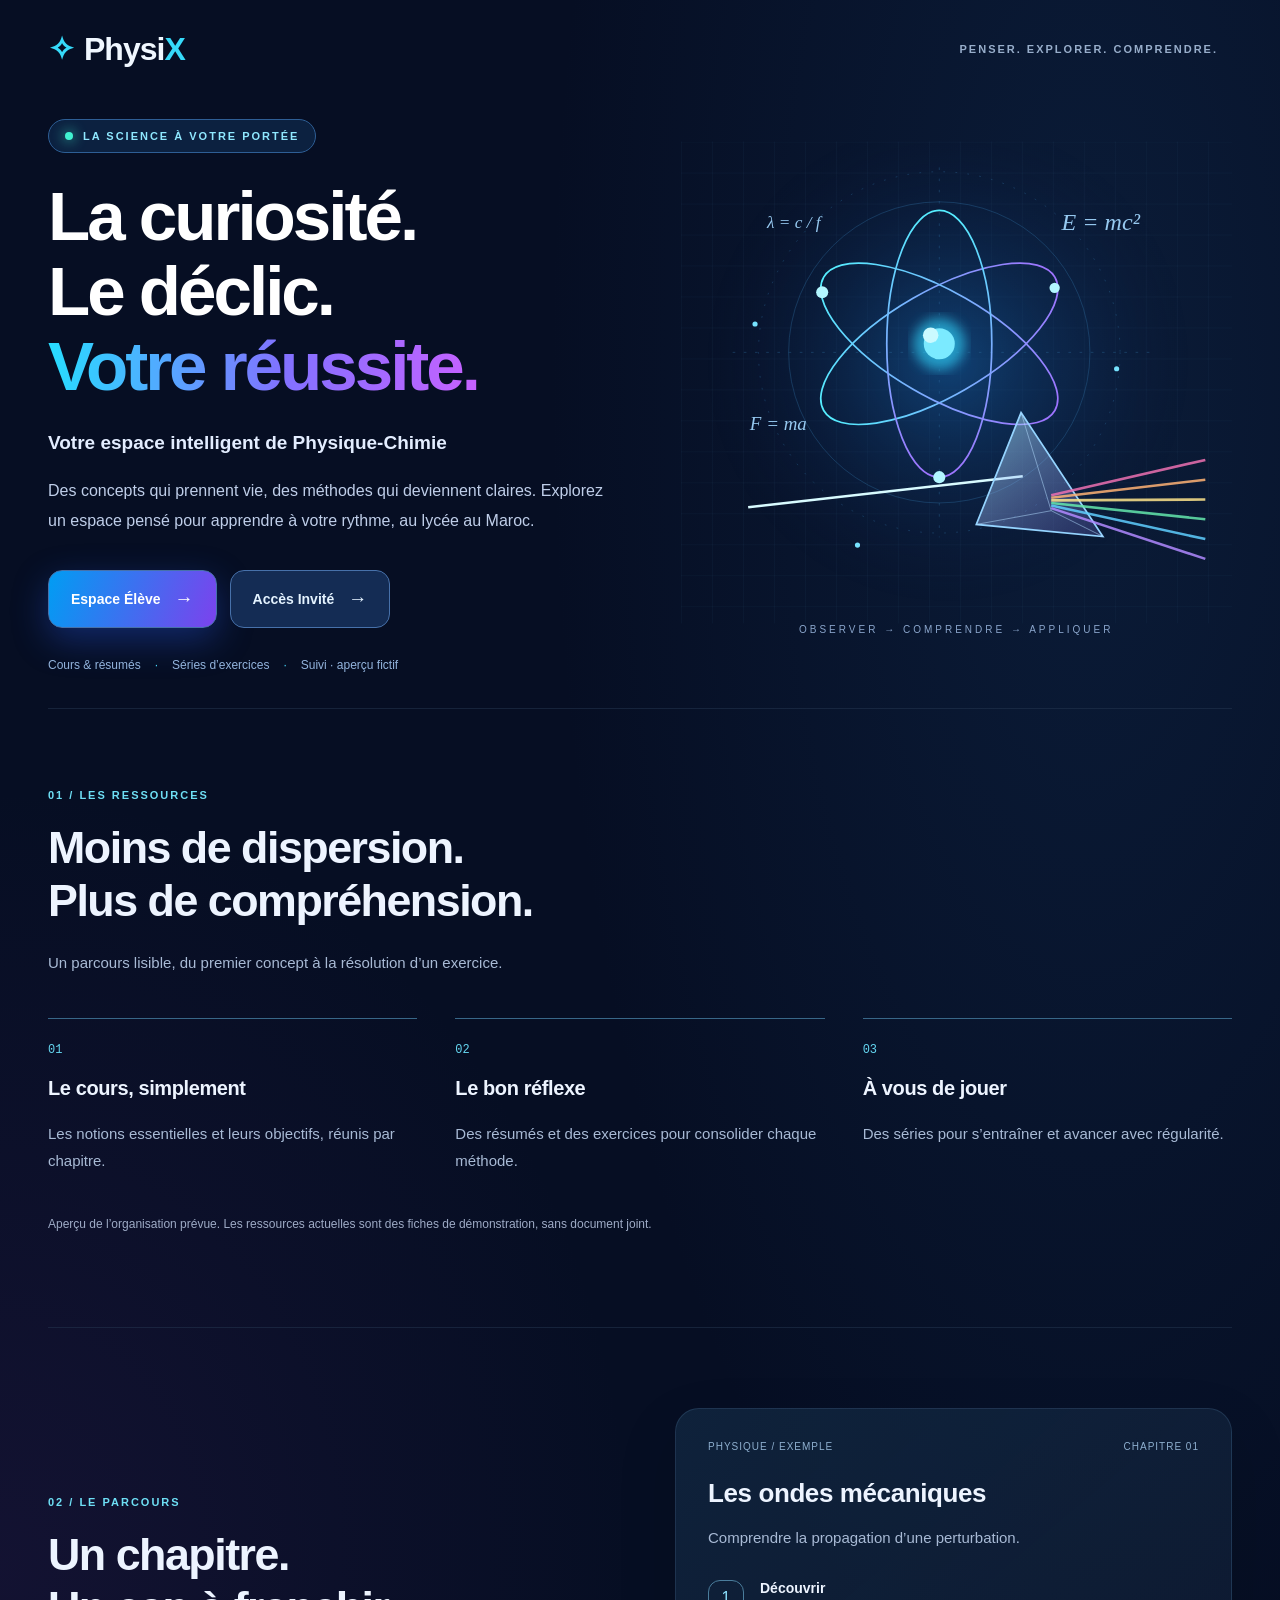
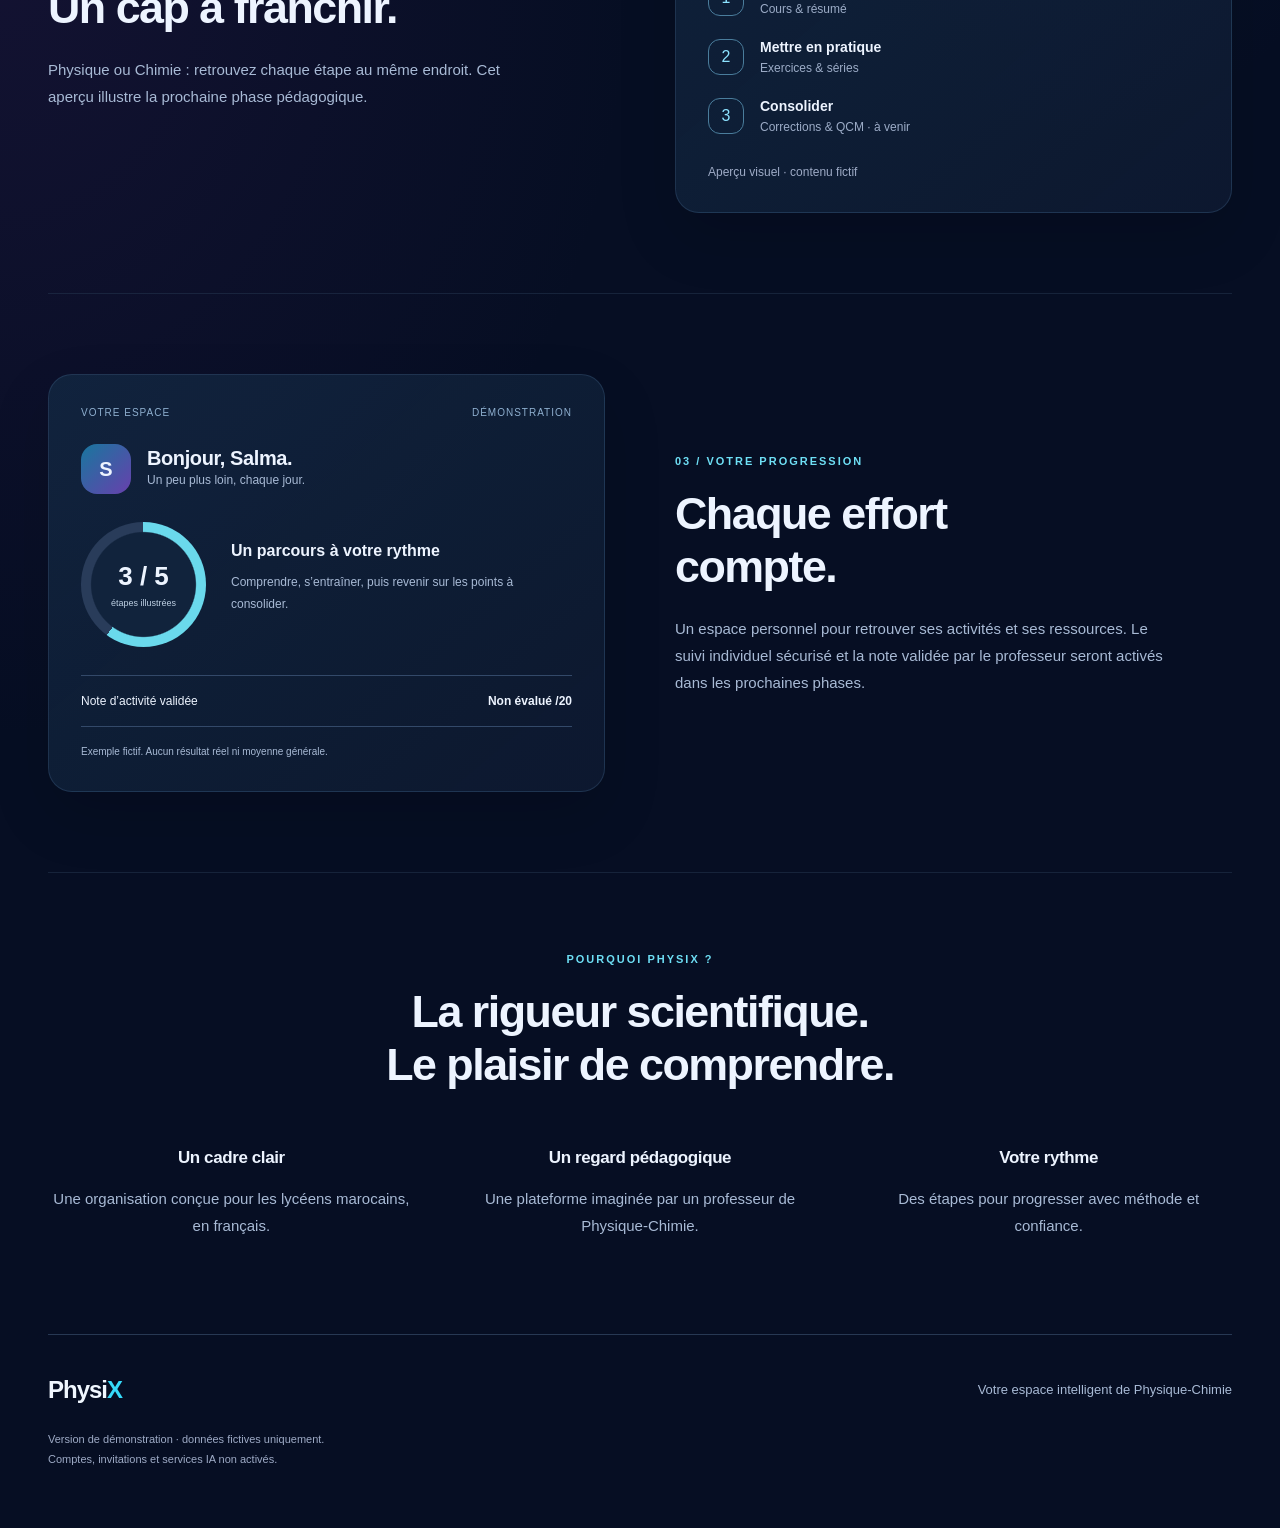
==== commit 3440c5ab: "Build PhysiX phase 1 scientific landing and document project roadmap" ====
--- a/index.html
+++ b/index.html
@@ -1 +1,10 @@
-<!doctype html><html lang="fr"><head><meta charset="utf-8"><meta name="viewport" content="width=device-width,initial-scale=1"><title>PhysiX — Physique-Chimie BIOF</title><meta name="description" content="Apprenez la Physique-Chimie avec PhysiX : cours, séries et suivi pédagogique pour les lycéens BIOF au Maroc."><meta name="theme-color" content="#050d24"><link rel="stylesheet" href="/assets/styles.css"></head><body class="entry-open"><div class="entry" id="entry" aria-label="Accueil PhysiX"><div class="entry-wrap"><header class="entry-header"><div class="entry-brand"><span class="symbol">⚛</span><div>Physi<span>X</span></div></div><div class="entry-badge">PHYSIQUE • CHIMIE • BIOF</div></header><main class="px-stage"><section class="px-copy"><div class="px-pill"><span class="px-dot"></span> LA PHYSIQUE, AUTREMENT</div><h1>Explorez.<br>Comprenez.<br><em>Progressez.</em></h1><p>Bienvenue sur <strong>PhysiX</strong>, votre univers de Physique-Chimie. Des ressources pour apprendre, des exercices pour progresser et un espace personnel pour suivre votre réussite.</p><div class="px-actions"><button onclick="showEntryModal('student')" class="px-primary">🎓 &nbsp; Espace Élève <span>↗</span></button><button onclick="enterDemo('guest')" class="px-secondary">📚 &nbsp; Accès Invité <span>→</span></button></div><div class="px-mini"><span>✦ Cours & résumés</span><span>✦ Séries d'exercices</span><span>✦ Suivi personnalisé · démo</span></div></section><section class="px-visual" aria-label="Illustration scientifique"><div class="px-orbit px-o1"></div><div class="px-orbit px-o2"></div><div class="px-orbit px-o3"></div><div class="px-core">⚛</div><div class="px-formula px-f1">E = mc²</div><div class="px-formula px-f2">F = ma</div><div class="px-formula px-f3">λ = c / f</div><div class="px-light"></div><div class="px-prism">△</div><div class="px-spectrum"></div><div class="px-float px-float1">✦ PHYSIQUE</div><div class="px-float px-float2">CHIMIE ✦</div></section></main><section class="px-bottom"><div><span class="px-bottom-icon">📖</span><strong>Apprendre</strong><small>Des cours clairs et structurés</small></div><div><span class="px-bottom-icon">🧪</span><strong>S'entraîner</strong><small>Des exercices et des séries</small></div><div><span class="px-bottom-icon">📈</span><strong>Évoluer</strong><small>Suivre ses progrès</small></div></section><footer class="entry-foot">PhysiX · Version de démonstration — Les comptes réels ne sont pas encore activés.</footer></div></div><div class="entry-modal" id="entryModal" role="dialog" aria-modal="true" aria-labelledby="entryModalTitle" aria-describedby="entryModalDesc"><div class="entry-dialog"><button class="close" onclick="closeEntryModal()" aria-label="Fermer">×</button><h2 id="entryModalTitle"></h2><p id="entryModalDesc"></p><div id="entryModalFields"></div><div class="entry-note">⚠ Mode démonstration : n'entrez aucune donnée personnelle ou mot de passe réel.</div><button class="cta" id="entryModalAction" onclick="enterDemo('student')">Voir la démonstration</button></div></div><div class="app"><aside class="sidebar"><div class="logo"><div class="atom">⚛</div><div>Physi<span>X</span><div style="font-size:11px;font-weight:400;color:#a9c3ee">Physique-Chimie · BIOF</div></div></div><nav class="nav" id="nav"></nav><div class="sidefoot">🔬 <b>Version de démonstration</b><br>Données fictives enregistrées dans ce navigateur. Aucune connexion sécurisée active.</div></aside><main class="main"><div class="top"><h1 id="pagetitle">Tableau de bord</h1><div class="topright"><span class="pill">🧪 Démonstration locale</span><button class="btn secondary sm" onclick="resetDemo()">↻ Réinitialiser</button></div></div><div id="content"></div></main></div><div class="toast" id="toast"></div><script src="/assets/app.js" defer></script></body></html>
+<!doctype html><html lang="fr"><head><meta charset="utf-8"><meta name="viewport" content="width=device-width,initial-scale=1"><title>PhysiX — Votre espace intelligent de Physique-Chimie</title><meta name="description" content="Apprenez la Physique-Chimie avec PhysiX : cours, séries et suivi pédagogique pour les lycéens au Maroc."><meta name="theme-color" content="#050d24"><link rel="stylesheet" href="/assets/styles.css"></head><body class="entry-open"><div class="entry" id="entry" aria-label="Accueil PhysiX"><a class="skip-link" href="#welcome">Aller au contenu</a><div class="entry-wrap">
+<header class="entry-header"><a class="entry-brand" href="/" aria-label="PhysiX, accueil"><span class="brand-orbit" aria-hidden="true">✧</span>Physi<span>X</span></a><span class="entry-badge">PENSER. EXPLORER. COMPRENDRE.</span></header>
+<main id="welcome" tabindex="-1">
+<section class="px-stage"><div class="px-copy"><div class="px-pill"><span class="px-dot"></span> LA SCIENCE À VOTRE PORTÉE</div><h1>La curiosité.<br>Le déclic.<br><em>Votre réussite.</em></h1><p class="signature">Votre espace intelligent de Physique-Chimie</p><p>Des concepts qui prennent vie, des méthodes qui deviennent claires. Explorez un espace pensé pour apprendre à votre rythme, au lycée au Maroc.</p><div class="px-actions"><button onclick="showEntryModal('student')" class="px-primary">Espace Élève <span aria-hidden="true">→</span></button><button onclick="enterDemo('guest')" class="px-secondary">Accès Invité <span aria-hidden="true">→</span></button></div><div class="px-mini"><span>Cours & résumés</span><span>Séries d’exercices</span><span>Suivi · aperçu fictif</span></div></div>
+<div class="science-scene"><img class="px-visual" src="/assets/science.svg" alt="Un atome lumineux et un prisme décomposant la lumière en un spectre coloré" width="640" height="560"><span class="scene-caption">OBSERVER → COMPRENDRE → APPLIQUER</span></div></section>
+<section class="landing-section reveal" aria-labelledby="resources-heading"><div class="section-heading"><span class="eyebrow">01 / LES RESSOURCES</span><h2 id="resources-heading">Moins de dispersion.<br>Plus de compréhension.</h2><p>Un parcours lisible, du premier concept à la résolution d’un exercice.</p></div><div class="resource-preview"><article><span class="section-number">01</span><h3>Le cours, simplement</h3><p>Les notions essentielles et leurs objectifs, réunis par chapitre.</p></article><article><span class="section-number">02</span><h3>Le bon réflexe</h3><p>Des résumés et des exercices pour consolider chaque méthode.</p></article><article><span class="section-number">03</span><h3>À vous de jouer</h3><p>Des séries pour s’entraîner et avancer avec régularité.</p></article></div><p class="demo-caption">Aperçu de l’organisation prévue. Les ressources actuelles sont des fiches de démonstration, sans document joint.</p></section>
+<section class="landing-section chapter-section reveal" aria-labelledby="chapter-heading"><div class="section-heading"><span class="eyebrow">02 / LE PARCOURS</span><h2 id="chapter-heading">Un chapitre.<br>Un cap à franchir.</h2><p>Physique ou Chimie : retrouvez chaque étape au même endroit. Cet aperçu illustre la prochaine phase pédagogique.</p></div><div class="chapter-preview"><div class="preview-top"><span>PHYSIQUE / EXEMPLE</span><span>CHAPITRE 01</span></div><h3>Les ondes mécaniques</h3><p>Comprendre la propagation d’une perturbation.</p><ol class="learning-path"><li><span>1</span><div><strong>Découvrir</strong><small>Cours & résumé</small></div></li><li><span>2</span><div><strong>Mettre en pratique</strong><small>Exercices & séries</small></div></li><li><span>3</span><div><strong>Consolider</strong><small>Corrections & QCM · à venir</small></div></li></ol><span class="preview-label">Aperçu visuel · contenu fictif</span></div></section>
+<section class="landing-section progress-section reveal" aria-labelledby="progress-heading"><div class="student-preview"><div class="preview-top"><span>VOTRE ESPACE</span><span>DÉMONSTRATION</span></div><div class="preview-student"><span class="student-monogram">S</span><div><h3>Bonjour, Salma.</h3><p>Un peu plus loin, chaque jour.</p></div></div><div class="preview-progress"><div class="progress-ring"><strong>3 / 5</strong><span>étapes illustrées</span></div><div><strong>Un parcours à votre rythme</strong><p>Comprendre, s’entraîner, puis revenir sur les points à consolider.</p></div></div><div class="preview-note"><span>Note d’activité validée</span><strong>Non évalué /20</strong></div><small>Exemple fictif. Aucun résultat réel ni moyenne générale.</small></div><div class="section-heading"><span class="eyebrow">03 / VOTRE PROGRESSION</span><h2 id="progress-heading">Chaque effort<br>compte.</h2><p>Un espace personnel pour retrouver ses activités et ses ressources. Le suivi individuel sécurisé et la note validée par le professeur seront activés dans les prochaines phases.</p></div></section>
+<section class="landing-section why-section reveal" aria-labelledby="why-heading"><span class="eyebrow">POURQUOI PHYSIX ?</span><h2 id="why-heading">La rigueur scientifique.<br>Le plaisir de comprendre.</h2><div class="why-grid"><article><h3>Un cadre clair</h3><p>Une organisation conçue pour les lycéens marocains, en français.</p></article><article><h3>Un regard pédagogique</h3><p>Une plateforme imaginée par un professeur de Physique-Chimie.</p></article><article><h3>Votre rythme</h3><p>Des étapes pour progresser avec méthode et confiance.</p></article></div></section>
+</main><footer class="landing-footer"><div class="entry-brand">Physi<span>X</span></div><p>Votre espace intelligent de Physique-Chimie</p><small>Version de démonstration · données fictives uniquement.<br>Comptes, invitations et services IA non activés.</small></footer></div></div><div class="entry-modal" id="entryModal" role="dialog" aria-modal="true" aria-labelledby="entryModalTitle" aria-describedby="entryModalDesc"><div class="entry-dialog"><button class="close" onclick="closeEntryModal()" aria-label="Fermer">×</button><h2 id="entryModalTitle"></h2><p id="entryModalDesc"></p><div id="entryModalFields"></div><div class="entry-note">⚠ Mode démonstration : n'entrez aucune donnée personnelle ou mot de passe réel.</div><button class="cta" id="entryModalAction" onclick="enterDemo('student')">Voir la démonstration</button></div></div><div class="app"><aside class="sidebar"><div class="logo"><div class="atom">⚛</div><div>Physi<span>X</span><div style="font-size:11px;font-weight:400;color:#a9c3ee">Physique-Chimie · BIOF</div></div></div><nav class="nav" id="nav"></nav><div class="sidefoot">🔬 <b>Version de démonstration</b><br>Données fictives enregistrées dans ce navigateur. Aucune connexion sécurisée active.</div></aside><main class="main"><div class="top"><h1 id="pagetitle">Tableau de bord</h1><div class="topright"><span class="pill">🧪 Démonstration locale</span><button class="btn secondary sm" onclick="resetDemo()">↻ Réinitialiser</button></div></div><div id="content"></div></main></div><div class="toast" id="toast"></div><script src="/assets/app.js" defer></script></body></html>
--- a/assets/styles.css
+++ b/assets/styles.css
@@ -43,3 +43,9 @@
 @keyframes science-pulse{50%{box-shadow:0 0 24px #40f2d0}}
 @media(prefers-reduced-motion:reduce){*,*::before,*::after{animation:none!important;transition:none!important;scroll-behavior:auto!important}}
 @media(max-width:500px){.px-copy h1{font-size:clamp(38px,12vw,60px);letter-spacing:-2px}.entry-wrap{padding-inline:20px}.px-pill{letter-spacing:1px;font-size:10px}}
+/* Phase 1: original PhysiX scientific landing */
+.entry{position:relative;min-height:100vh;overflow:clip;background:radial-gradient(ellipse at 85% 12%,#153c694d,transparent 35%),radial-gradient(ellipse at 0 50%,#47236d33,transparent 35%),#060e23}
+.entry-wrap{max-width:1320px;padding:30px 48px 24px}.entry-brand{color:#f0f7ff;text-decoration:none;gap:0}.brand-orbit{color:#57dfff;margin-right:10px}.entry-badge{border:0;color:#98aecb;letter-spacing:2px}.px-stage{grid-template-columns:1.1fr 1fr;gap:24px;min-height:640px}.px-copy h1{font-size:clamp(48px,5.4vw,76px);line-height:1.08;letter-spacing:-3px}.px-copy .signature{font-size:19px;color:#e3edff;font-weight:600;margin-bottom:16px}.px-copy p{font-size:16px;line-height:1.85}.px-copy .px-mini{gap:14px}.px-mini span+span:before{content:'·';margin-right:14px;color:#49d7fa}.px-actions button{font-size:14px;padding:17px 22px;min-height:54px}.science-scene{position:relative;transform:perspective(1000px) rotateX(var(--tilt-y,0deg)) rotateY(var(--tilt-x,0deg));transition:transform .3s ease-out}.px-visual{display:block;width:100%;height:auto;max-height:560px;object-fit:contain;margin:0;background:none;animation:science-float 8s ease-in-out infinite}.scene-caption{display:block;text-align:center;color:#8aa5cb;font-size:10px;letter-spacing:3px}.landing-section{padding:80px 0;border-top:1px solid #27385380;color:#edf4ff}.eyebrow{display:block;color:#6edff5;font-size:11px;letter-spacing:2px;font-weight:700;margin-bottom:20px}.landing-section h2{font-size:clamp(30px,3.5vw,46px);letter-spacing:-1.5px;line-height:1.18;margin:0 0 22px}.landing-section p{color:#a8bad5;line-height:1.8;font-size:15px}.section-heading>p{max-width:490px}.resource-preview{display:grid;grid-template-columns:repeat(3,1fr);gap:38px;margin-top:42px}.resource-preview article{border-top:1px solid #386788;padding-top:20px}.section-number{color:#65d7f1;font-size:12px;font-family:monospace}.landing-section h3{font-size:20px;letter-spacing:-.4px}.demo-caption,.preview-label{font-size:12px!important;color:#9eabc6!important}.demo-caption{margin-top:25px}.chapter-section,.progress-section{display:grid;grid-template-columns:1fr 1fr;gap:70px;align-items:center}.chapter-preview,.student-preview{padding:32px;border:1px solid #3d5e825c;border-radius:24px;background:linear-gradient(140deg,#15304b99,#14213a88);box-shadow:0 24px 60px #0002}.preview-top{display:flex;justify-content:space-between;gap:10px;color:#8eafcf;font-size:10px;letter-spacing:1px}.chapter-preview h3{font-size:26px;margin-bottom:10px}.learning-path{padding:0;margin:28px 0;list-style:none;display:grid;gap:22px}.learning-path li{display:flex;gap:16px;align-items:center}.learning-path li>span{display:grid;place-items:center;width:36px;height:36px;border:1px solid #4a7d9c;border-radius:12px;color:#8de3ff}.learning-path strong{font-size:14px}.learning-path small{display:block;color:#9cacc7;font-size:12px;margin-top:5px}.preview-student{display:flex;gap:16px;align-items:center;margin:26px 0}.student-monogram{width:50px;height:50px;border-radius:16px;display:grid;place-items:center;background:linear-gradient(135deg,#18779e,#6840ad);font-weight:700;font-size:20px}.preview-student h3,.preview-student p{margin:0}.preview-student p{font-size:12px}.preview-progress{display:flex;gap:25px;align-items:center;margin:28px 0}.preview-progress>div+div{flex:1}.preview-progress p{font-size:12px}.progress-ring{background:radial-gradient(closest-side,#11233c 83%,transparent 85%),conic-gradient(#6ad9ec 60%,#293c5a 0);border-radius:50%;width:125px;height:125px;flex-shrink:0;display:flex;flex-direction:column;align-items:center;justify-content:center;gap:6px}.progress-ring strong{font-size:26px}.progress-ring span{font-size:9px;color:#bed0e3}.preview-note{display:flex;justify-content:space-between;gap:12px;border-block:1px solid #334969;padding:18px 0;margin-bottom:14px;font-size:12px}.student-preview>small{color:#a8bad5;font-size:10px}.why-section{text-align:center}.why-grid{display:grid;grid-template-columns:repeat(3,1fr);gap:42px;margin-top:40px}.why-grid h3{font-size:17px}.landing-footer{border-top:1px solid #273853;padding:34px 0;display:grid;grid-template-columns:1fr 1fr;gap:20px;align-items:center}.landing-footer .entry-brand{font-size:24px}.landing-footer p{color:#a8bad5;font-size:13px;text-align:right}.landing-footer small{grid-column:1/-1;color:#9eabc6;font-size:11px;line-height:1.8}.skip-link{position:absolute;left:20px;top:-100px;z-index:20;padding:14px;background:#fff;color:#14213d;border-radius:8px}.skip-link:focus{top:10px}.reveal{transition:opacity .6s ease,transform .6s ease}.reveal.pending{opacity:0;transform:translateY(20px)}
+@media(max-width:850px){.entry-wrap{padding:24px}.px-stage{grid-template-columns:1fr;gap:0;min-height:0}.px-copy{padding:54px 0 12px}.science-scene{max-width:500px;width:100%;margin:auto}.px-visual{height:auto;max-height:380px}.landing-section{padding:50px 0}.chapter-section,.progress-section{grid-template-columns:1fr;gap:30px}.progress-section .section-heading{grid-row:1}.resource-preview,.why-grid{gap:20px}.entry-badge{display:none}}
+@media(max-width:500px){.entry-wrap{padding:22px}.px-copy h1{font-size:48px;letter-spacing:-2px}.px-copy .signature{font-size:17px}.px-mini{font-size:10px}.px-mini span+span:before{margin-right:6px}.px-copy .px-mini{gap:6px}.px-visual{max-height:320px}.resource-preview,.why-grid{grid-template-columns:1fr;gap:12px}.resource-preview h3{margin:12px 0}.resource-preview p{margin-top:0}.chapter-preview,.student-preview{padding:22px}.preview-progress{gap:16px}.progress-ring{width:100px;height:100px}.preview-note{flex-wrap:wrap}.landing-footer{grid-template-columns:1fr}.landing-footer p{text-align:left;margin:0}.landing-section h2{font-size:34px}.scene-caption{letter-spacing:1.5px;font-size:9px}}
+@media(prefers-reduced-motion:reduce){.reveal.pending{opacity:1;transform:none}.science-scene{transform:none!important}}
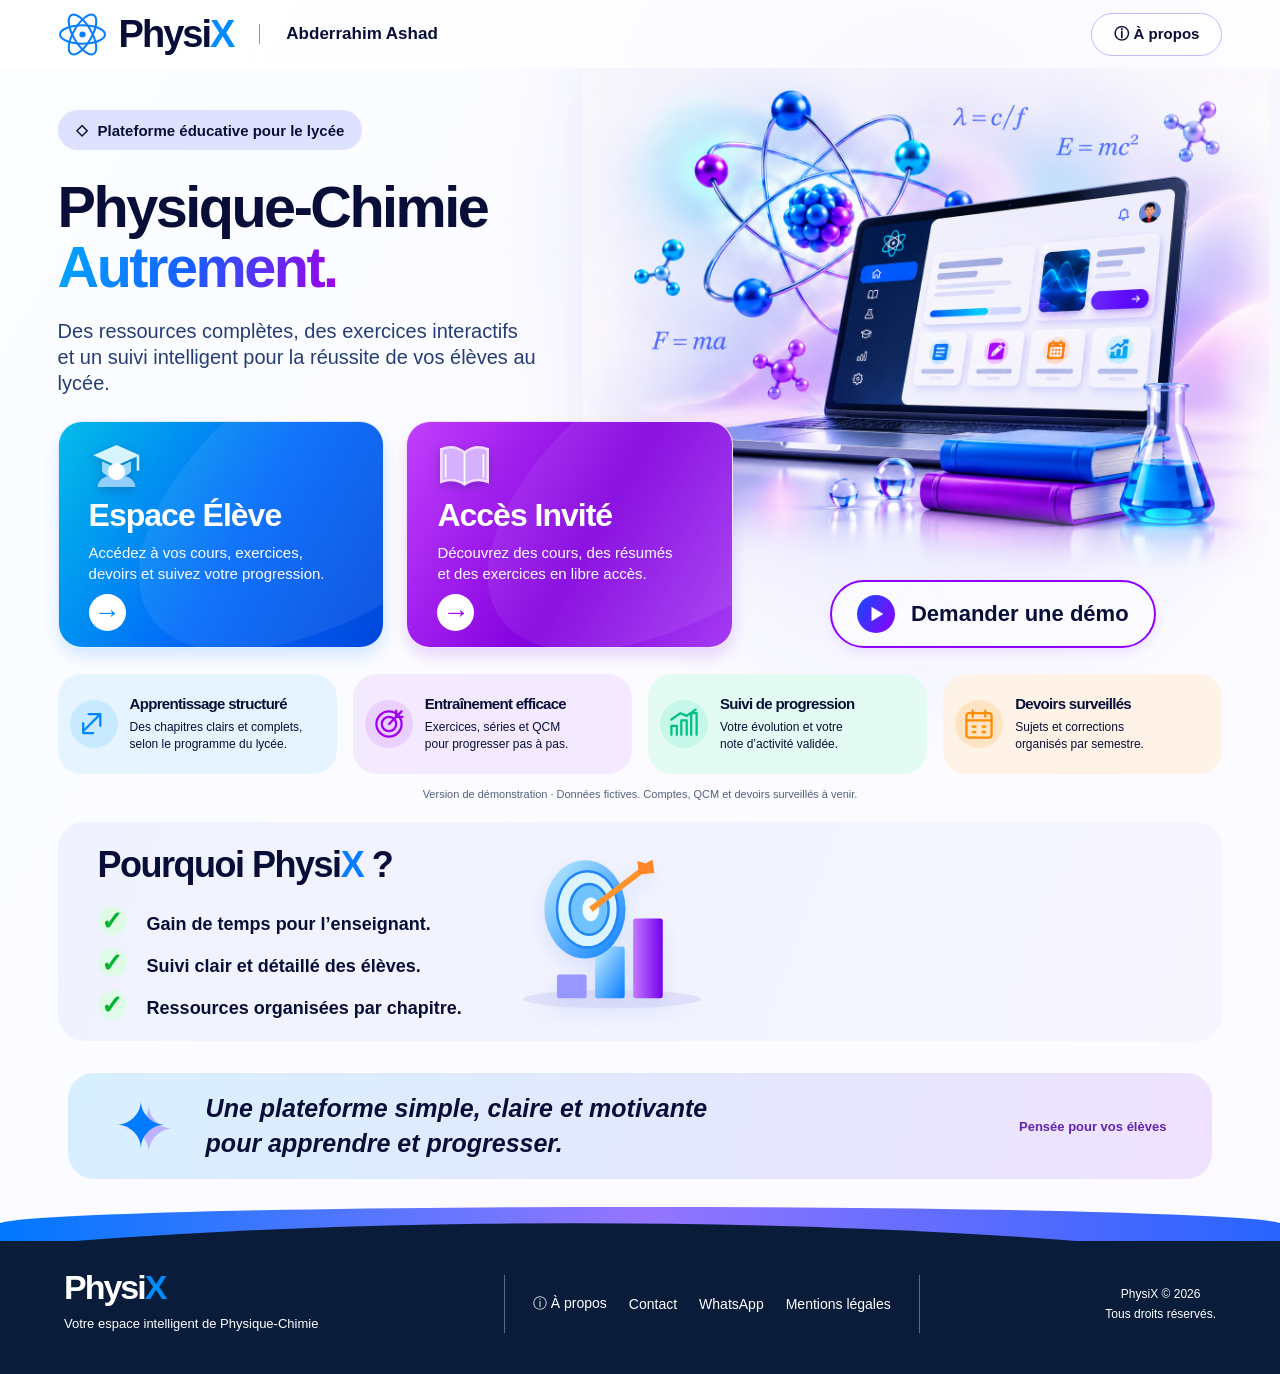
==== commit 4e3d3948: "Implement approved PhysiX landing design with scientific artwork" ====
--- a/index.html
+++ b/index.html
@@ -1,10 +1,13 @@
-<!doctype html><html lang="fr"><head><meta charset="utf-8"><meta name="viewport" content="width=device-width,initial-scale=1"><title>PhysiX — Votre espace intelligent de Physique-Chimie</title><meta name="description" content="Apprenez la Physique-Chimie avec PhysiX : cours, séries et suivi pédagogique pour les lycéens au Maroc."><meta name="theme-color" content="#050d24"><link rel="stylesheet" href="/assets/styles.css"></head><body class="entry-open"><div class="entry" id="entry" aria-label="Accueil PhysiX"><a class="skip-link" href="#welcome">Aller au contenu</a><div class="entry-wrap">
-<header class="entry-header"><a class="entry-brand" href="/" aria-label="PhysiX, accueil"><span class="brand-orbit" aria-hidden="true">✧</span>Physi<span>X</span></a><span class="entry-badge">PENSER. EXPLORER. COMPRENDRE.</span></header>
-<main id="welcome" tabindex="-1">
-<section class="px-stage"><div class="px-copy"><div class="px-pill"><span class="px-dot"></span> LA SCIENCE À VOTRE PORTÉE</div><h1>La curiosité.<br>Le déclic.<br><em>Votre réussite.</em></h1><p class="signature">Votre espace intelligent de Physique-Chimie</p><p>Des concepts qui prennent vie, des méthodes qui deviennent claires. Explorez un espace pensé pour apprendre à votre rythme, au lycée au Maroc.</p><div class="px-actions"><button onclick="showEntryModal('student')" class="px-primary">Espace Élève <span aria-hidden="true">→</span></button><button onclick="enterDemo('guest')" class="px-secondary">Accès Invité <span aria-hidden="true">→</span></button></div><div class="px-mini"><span>Cours & résumés</span><span>Séries d’exercices</span><span>Suivi · aperçu fictif</span></div></div>
-<div class="science-scene"><img class="px-visual" src="/assets/science.svg" alt="Un atome lumineux et un prisme décomposant la lumière en un spectre coloré" width="640" height="560"><span class="scene-caption">OBSERVER → COMPRENDRE → APPLIQUER</span></div></section>
-<section class="landing-section reveal" aria-labelledby="resources-heading"><div class="section-heading"><span class="eyebrow">01 / LES RESSOURCES</span><h2 id="resources-heading">Moins de dispersion.<br>Plus de compréhension.</h2><p>Un parcours lisible, du premier concept à la résolution d’un exercice.</p></div><div class="resource-preview"><article><span class="section-number">01</span><h3>Le cours, simplement</h3><p>Les notions essentielles et leurs objectifs, réunis par chapitre.</p></article><article><span class="section-number">02</span><h3>Le bon réflexe</h3><p>Des résumés et des exercices pour consolider chaque méthode.</p></article><article><span class="section-number">03</span><h3>À vous de jouer</h3><p>Des séries pour s’entraîner et avancer avec régularité.</p></article></div><p class="demo-caption">Aperçu de l’organisation prévue. Les ressources actuelles sont des fiches de démonstration, sans document joint.</p></section>
-<section class="landing-section chapter-section reveal" aria-labelledby="chapter-heading"><div class="section-heading"><span class="eyebrow">02 / LE PARCOURS</span><h2 id="chapter-heading">Un chapitre.<br>Un cap à franchir.</h2><p>Physique ou Chimie : retrouvez chaque étape au même endroit. Cet aperçu illustre la prochaine phase pédagogique.</p></div><div class="chapter-preview"><div class="preview-top"><span>PHYSIQUE / EXEMPLE</span><span>CHAPITRE 01</span></div><h3>Les ondes mécaniques</h3><p>Comprendre la propagation d’une perturbation.</p><ol class="learning-path"><li><span>1</span><div><strong>Découvrir</strong><small>Cours & résumé</small></div></li><li><span>2</span><div><strong>Mettre en pratique</strong><small>Exercices & séries</small></div></li><li><span>3</span><div><strong>Consolider</strong><small>Corrections & QCM · à venir</small></div></li></ol><span class="preview-label">Aperçu visuel · contenu fictif</span></div></section>
-<section class="landing-section progress-section reveal" aria-labelledby="progress-heading"><div class="student-preview"><div class="preview-top"><span>VOTRE ESPACE</span><span>DÉMONSTRATION</span></div><div class="preview-student"><span class="student-monogram">S</span><div><h3>Bonjour, Salma.</h3><p>Un peu plus loin, chaque jour.</p></div></div><div class="preview-progress"><div class="progress-ring"><strong>3 / 5</strong><span>étapes illustrées</span></div><div><strong>Un parcours à votre rythme</strong><p>Comprendre, s’entraîner, puis revenir sur les points à consolider.</p></div></div><div class="preview-note"><span>Note d’activité validée</span><strong>Non évalué /20</strong></div><small>Exemple fictif. Aucun résultat réel ni moyenne générale.</small></div><div class="section-heading"><span class="eyebrow">03 / VOTRE PROGRESSION</span><h2 id="progress-heading">Chaque effort<br>compte.</h2><p>Un espace personnel pour retrouver ses activités et ses ressources. Le suivi individuel sécurisé et la note validée par le professeur seront activés dans les prochaines phases.</p></div></section>
-<section class="landing-section why-section reveal" aria-labelledby="why-heading"><span class="eyebrow">POURQUOI PHYSIX ?</span><h2 id="why-heading">La rigueur scientifique.<br>Le plaisir de comprendre.</h2><div class="why-grid"><article><h3>Un cadre clair</h3><p>Une organisation conçue pour les lycéens marocains, en français.</p></article><article><h3>Un regard pédagogique</h3><p>Une plateforme imaginée par un professeur de Physique-Chimie.</p></article><article><h3>Votre rythme</h3><p>Des étapes pour progresser avec méthode et confiance.</p></article></div></section>
-</main><footer class="landing-footer"><div class="entry-brand">Physi<span>X</span></div><p>Votre espace intelligent de Physique-Chimie</p><small>Version de démonstration · données fictives uniquement.<br>Comptes, invitations et services IA non activés.</small></footer></div></div><div class="entry-modal" id="entryModal" role="dialog" aria-modal="true" aria-labelledby="entryModalTitle" aria-describedby="entryModalDesc"><div class="entry-dialog"><button class="close" onclick="closeEntryModal()" aria-label="Fermer">×</button><h2 id="entryModalTitle"></h2><p id="entryModalDesc"></p><div id="entryModalFields"></div><div class="entry-note">⚠ Mode démonstration : n'entrez aucune donnée personnelle ou mot de passe réel.</div><button class="cta" id="entryModalAction" onclick="enterDemo('student')">Voir la démonstration</button></div></div><div class="app"><aside class="sidebar"><div class="logo"><div class="atom">⚛</div><div>Physi<span>X</span><div style="font-size:11px;font-weight:400;color:#a9c3ee">Physique-Chimie · BIOF</div></div></div><nav class="nav" id="nav"></nav><div class="sidefoot">🔬 <b>Version de démonstration</b><br>Données fictives enregistrées dans ce navigateur. Aucune connexion sécurisée active.</div></aside><main class="main"><div class="top"><h1 id="pagetitle">Tableau de bord</h1><div class="topright"><span class="pill">🧪 Démonstration locale</span><button class="btn secondary sm" onclick="resetDemo()">↻ Réinitialiser</button></div></div><div id="content"></div></main></div><div class="toast" id="toast"></div><script src="/assets/app.js" defer></script></body></html>
+<!doctype html><html lang="fr"><head><meta charset="utf-8"><meta name="viewport" content="width=device-width,initial-scale=1"><title>PhysiX — Votre espace intelligent de Physique-Chimie</title><meta name="description" content="Apprenez la Physique-Chimie avec PhysiX : cours, séries et suivi pédagogique pour les lycéens au Maroc."><meta name="theme-color" content="#050d24"><link rel="stylesheet" href="/assets/styles.css"><link rel="stylesheet" href="/assets/home.css"></head><body class="entry-open"><div class="entry approved-home" id="entry" aria-label="Accueil PhysiX">
+<a class="home-skip" href="#home-main">Aller au contenu</a>
+<header class="home-header"><a class="home-brand" href="/" aria-label="PhysiX, accueil"><svg viewBox="0 0 48 48" aria-hidden="true"><g fill="none" stroke="currentColor" stroke-width="2"><ellipse cx="24" cy="24" rx="22" ry="9"/><ellipse cx="24" cy="24" rx="22" ry="9" transform="rotate(60 24 24)"/><ellipse cx="24" cy="24" rx="22" ry="9" transform="rotate(120 24 24)"/></g><circle cx="24" cy="24" r="3" fill="currentColor"/></svg><span>Physi<b>X</b></span></a><span class="home-author">Abderrahim Ashad</span><button class="about-link" data-home-action="about"><span aria-hidden="true">ⓘ</span> À propos</button></header>
+<main id="home-main" class="home-container" tabindex="-1">
+<section class="home-hero" aria-labelledby="home-title"><div class="home-copy"><span class="home-badge"><span aria-hidden="true">◇</span> Plateforme éducative pour le lycée</span><h1 id="home-title">Physique-Chimie<br><span>Autrement.</span></h1><p>Des ressources complètes, des exercices interactifs<br class="desktop-break"> et un suivi intelligent pour la réussite de vos élèves au lycée.</p></div><div class="home-art"><img src="/assets/hero-science.png" alt="Ordinateur présentant un espace pédagogique, atome bleu et violet, livres et fiole de laboratoire" width="1200" height="900" fetchpriority="high"></div>
+<div class="home-access"><button class="access-card access-student" onclick="showEntryModal('student')"><span class="access-icon" aria-hidden="true"><svg viewBox="0 0 64 64"><path d="M5 20 32 8l27 12-27 12z" fill="#d5f4ff"/><path d="M15 27v12c8 10 26 10 34 0V27L32 35Z" fill="#96dbff"/><path d="M10 57c0-19 44-19 44 0" fill="#92cfff"/><circle cx="32" cy="39" r="10" fill="white"/><path d="M57 21v17" stroke="#d5f4ff" stroke-width="3"/></svg></span><strong>Espace Élève</strong><span>Accédez à vos cours, exercices,<br>devoirs et suivez votre progression.</span><span class="access-arrow" aria-hidden="true">→</span></button><button class="access-card access-guest" onclick="enterDemo('guest')"><span class="access-icon" aria-hidden="true"><svg viewBox="0 0 64 64"><path d="M5 13c13-5 21-1 27 4 6-5 14-9 27-4v38c-13-5-21-1-27 3-6-4-14-8-27-3Z" fill="#d5b0ff" stroke="#f1dcff" stroke-width="3"/><path d="M32 17v37M10 19v27M54 19v27" stroke="white" stroke-width="2"/></svg></span><strong>Accès Invité</strong><span>Découvrez des cours, des résumés<br>et des exercices en libre accès.</span><span class="access-arrow" aria-hidden="true">→</span></button></div><button class="home-demo" data-home-action="demo"><span aria-hidden="true"><svg width="18" height="18" viewBox="0 0 20 20"><path d="M5 2 18 10 5 18Z" fill="white"/></svg></span> Demander une démo</button></section>
+<section class="home-features" aria-label="Les atouts de PhysiX"><article class="feature-blue"><span class="feature-icon" aria-hidden="true"><svg viewBox="0 0 40 40"><path d="m9 27 18-18M14 9h13v13"/><path d="M8 19v11h11"/></svg></span><div><h2>Apprentissage structuré</h2><p>Des chapitres clairs et complets,<br>selon le programme du lycée.</p></div></article><article class="feature-purple"><span class="feature-icon" aria-hidden="true"><svg viewBox="0 0 40 40"><circle cx="20" cy="20" r="14"/><circle cx="20" cy="20" r="8"/><path d="m20 20 14-14M28 5v7h7"/></svg></span><div><h2>Entraînement efficace</h2><p>Exercices, séries et QCM<br>pour progresser pas à pas.</p></div></article><article class="feature-green"><span class="feature-icon" aria-hidden="true"><svg viewBox="0 0 40 40"><path d="M6 32V22h6v10M17 32V16h6v16M28 32V8h6v24M6 15l10-7 7 3 10-7"/></svg></span><div><h2>Suivi de progression</h2><p>Votre évolution et votre<br>note d’activité validée.</p></div></article><article class="feature-orange"><span class="feature-icon" aria-hidden="true"><svg viewBox="0 0 40 40"><rect x="6" y="8" width="28" height="27" rx="3"/><path d="M6 16h28M13 5v7M27 5v7M13 23h3M24 23h3M13 29h3M24 29h3"/></svg></span><div><h2>Devoirs surveillés</h2><p>Sujets et corrections<br>organisés par semestre.</p></div></article></section>
+<p class="home-status">Version de démonstration · Données fictives. Comptes, QCM et devoirs surveillés à venir.</p>
+<section class="home-why" id="pourquoi" aria-labelledby="why-heading"><div><h2 id="why-heading">Pourquoi Physi<span>X</span> ?</h2><ul><li>Gain de temps pour l’enseignant.</li><li>Suivi clair et détaillé des élèves.</li><li>Ressources organisées par chapitre.</li></ul></div><div class="home-target" aria-hidden="true"><svg viewBox="0 0 260 200"><defs><linearGradient id="target-blue" x2="1" y2="1"><stop stop-color="#c2eeff"/><stop offset="1" stop-color="#087dff"/></linearGradient><linearGradient id="target-purple"><stop stop-color="#c479ff"/><stop offset="1" stop-color="#7400ed"/></linearGradient></defs><ellipse cx="130" cy="182" rx="105" ry="11" fill="#c9c6f4" opacity=".4"/><rect x="65" y="153" width="35" height="28" rx="3" fill="#9896ff"/><rect x="110" y="120" width="35" height="61" rx="3" fill="url(#target-blue)"/><rect x="155" y="87" width="35" height="94" rx="3" fill="url(#target-purple)"/><ellipse cx="98" cy="76" rx="48" ry="58" fill="url(#target-blue)"/><ellipse cx="101" cy="76" rx="36" ry="45" fill="#dcf4ff" stroke="#2087f8" stroke-width="3"/><ellipse cx="103" cy="76" rx="23" ry="30" fill="#70c3ff" stroke="#2087f8" stroke-width="3"/><ellipse cx="105" cy="76" rx="10" ry="14" fill="#f2fbff"/><path d="m105 76 71-54" stroke="#ff942c" stroke-width="7"/><path d="m160 19 2 16 18-2-2-16-8 5Z" fill="#ff8727"/></svg></div></section>
+<section class="home-promotion" aria-label="Notre ambition"><span class="promotion-symbol" aria-hidden="true">✦</span><p>Une plateforme simple, claire et motivante<br>pour apprendre et progresser.</p><span class="promotion-tag">Pensée pour vos élèves</span></section>
+</main><footer class="home-footer"><div class="footer-inner"><div><a class="home-brand" href="/">Physi<b>X</b></a><p>Votre espace intelligent de Physique-Chimie</p></div><nav aria-label="Informations"><button data-home-action="about">ⓘ À propos</button><button data-home-action="contact">Contact</button><button data-home-action="whatsapp">WhatsApp</button><button data-home-action="legal">Mentions légales</button></nav><small>PhysiX © 2026<br>Tous droits réservés.</small></div></footer>
+<dialog class="home-dialog" aria-labelledby="home-dialog-title"><button class="home-dialog-close" aria-label="Fermer">×</button><h2 id="home-dialog-title"></h2><p id="home-dialog-text"></p><button class="home-dialog-demo">Explorer la démo élève</button></dialog>
+</div><div class="entry-modal" id="entryModal" role="dialog" aria-modal="true" aria-labelledby="entryModalTitle" aria-describedby="entryModalDesc"><div class="entry-dialog"><button class="close" onclick="closeEntryModal()" aria-label="Fermer">×</button><h2 id="entryModalTitle"></h2><p id="entryModalDesc"></p><div id="entryModalFields"></div><div class="entry-note">⚠ Mode démonstration : n'entrez aucune donnée personnelle ou mot de passe réel.</div><button class="cta" id="entryModalAction" onclick="enterDemo('student')">Voir la démonstration</button></div></div><div class="app"><aside class="sidebar"><div class="logo"><div class="atom">⚛</div><div>Physi<span>X</span><div style="font-size:11px;font-weight:400;color:#a9c3ee">Physique-Chimie · BIOF</div></div></div><nav class="nav" id="nav"></nav><div class="sidefoot">🔬 <b>Version de démonstration</b><br>Données fictives enregistrées dans ce navigateur. Aucune connexion sécurisée active.</div></aside><main class="main"><div class="top"><h1 id="pagetitle">Tableau de bord</h1><div class="topright"><span class="pill">🧪 Démonstration locale</span><button class="btn secondary sm" onclick="resetDemo()">↻ Réinitialiser</button></div></div><div id="content"></div></main></div><div class="toast" id="toast"></div><script src="/assets/app.js" defer></script><script src="/assets/home.js" defer></script></body></html>
--- a/assets/home.css
+++ b/assets/home.css
@@ -0,0 +1,11 @@
+/* Official approved PhysiX landing. All rules scoped away from teaching tools. */
+.approved-home{--ink:#080e37;--electric:#007cff;--violet:#9500ee;color:var(--ink);font-family:Inter,'Segoe UI',Arial,sans-serif;background:radial-gradient(ellipse at 72% 17%,#dedfff 0,transparent 33%),linear-gradient(120deg,#fbfdff,#fcfaff);overflow:clip;position:relative;min-height:100vh}.approved-home.hidden{display:none}.home-header{height:78px;display:flex;align-items:center;gap:26px;padding:0 max(4.5vw,24px);background:#ffffffbf;position:relative;z-index:2}.home-brand{display:inline-flex;align-items:center;color:var(--ink);text-decoration:none;font-size:38px;font-weight:900;letter-spacing:-2px;white-space:nowrap}.home-brand svg{width:49px;height:49px;color:#087dff;margin-right:12px}.home-brand b{color:#008cff}.home-author{border-left:1px solid #8694ba;padding-left:26px;font-size:17px;font-weight:700}.about-link{margin-left:auto;border:1px solid #bebaff;border-radius:24px;background:#ffffffb0;padding:11px 22px;color:var(--ink);font-weight:650;font-size:15px}.home-container{max-width:1440px;margin:auto;padding:0 4.5%}.home-hero{position:relative;display:grid;grid-template-columns:58% 42%;grid-template-rows:auto auto;min-height:690px;padding-top:56px;isolation:isolate}.home-copy{grid-column:1;grid-row:1;z-index:2;max-width:630px;pointer-events:none}.home-badge{display:inline-flex;gap:10px;align-items:center;padding:11px 18px;background:#dfe2ff;border-radius:25px;font-size:15px;font-weight:650}.home-copy h1{font-size:clamp(42px,4.5vw,67px);line-height:1.04;letter-spacing:-2.5px;margin:28px 0 20px;font-weight:900}.home-copy h1>span{background:linear-gradient(100deg,#00a8ff,#185dff 48%,#a000e7);background-clip:text;color:transparent}.home-copy>p{font-size:21px;line-height:1.3;color:#243d77;max-width:550px;margin:0}.home-art{position:absolute;z-index:-1;right:-4%;top:0;width:65%;height:565px;pointer-events:none;mask-image:linear-gradient(to right,transparent,black 12%),linear-gradient(to bottom,black 85%,transparent);mask-composite:intersect}.home-art img{width:100%;height:100%;object-fit:contain;object-position:right center;animation:home-float 7s ease-in-out infinite;filter:drop-shadow(0 15px 20px #5e46c618)}.home-access{grid-column:1;grid-row:2;display:grid;grid-template-columns:1fr 1fr;gap:22px;margin-top:42px;align-self:start;z-index:2}.access-card{text-align:left;position:relative;overflow:hidden;display:flex;flex-direction:column;align-items:flex-start;color:white;border:1px solid #ffffffdd;border-radius:24px;min-height:245px;padding:22px 30px;box-shadow:0 9px 16px #007dff27;transition:transform .25s,box-shadow .25s}.access-card:after{content:'';position:absolute;width:150%;height:110%;border-radius:50%;background:#ffffff12;right:-65%;top:-30%;transform:rotate(-35deg);pointer-events:none}.access-student{background:linear-gradient(120deg,#03bce9,#0068fa 55%,#0047dc)}.access-guest{background:linear-gradient(120deg,#c13ffc,#8200de 55%,#a53bf3);box-shadow:0 9px 16px #8200de25}.access-card:hover{transform:translateY(-6px);box-shadow:0 18px 30px #3e4bec33}.access-icon{height:65px;display:block;margin-bottom:5px}.access-icon svg{height:65px;width:65px;filter:drop-shadow(0 3px 5px #14216144)}.access-card strong{font-size:32px;font-weight:850;letter-spacing:-1px;line-height:1.1;margin-bottom:9px;white-space:nowrap}.access-card>span:not([class]){font-size:15px;line-height:1.4}.access-arrow{display:grid;place-items:center;border-radius:50%;background:white;color:#008bff;width:37px;height:37px;font-size:27px;margin-top:10px}.access-guest .access-arrow{color:#9900f4}.home-demo{grid-column:2;grid-row:2;justify-self:center;align-self:end;margin:0 0 0 30px;border:2px solid #9200ff;border-radius:35px;background:#ffffffaa;padding:13px 25px;display:flex;gap:16px;align-items:center;font-size:22px;font-weight:850;color:var(--ink);box-shadow:0 5px 12px #8b00ff15;white-space:nowrap;transition:transform .25s,box-shadow .25s}.home-demo>span{background:linear-gradient(120deg,#144aff,#9000ff);color:white;border-radius:50%;width:38px;height:38px;display:grid;place-items:center;font-size:20px}.home-demo:hover{transform:translateY(-3px);box-shadow:0 8px 25px #9b50ff33}.home-features{display:grid;grid-template-columns:repeat(4,1fr);gap:18px;margin-top:32px}.home-features article{display:flex;align-items:center;gap:12px;padding:19px 15px;border-radius:24px;transition:transform .25s}.home-features article:hover{transform:translateY(-4px)}.feature-blue{background:#e6f4ff}.feature-purple{background:#f3eaff}.feature-green{background:#e3fbf3}.feature-orange{background:#fff2e7}.feature-icon{height:60px;width:60px;flex-shrink:0;display:grid;place-items:center;border-radius:50%;font-size:43px;font-weight:850;color:#0586ff;background:#c7eaff}.feature-purple .feature-icon{color:#a000f2;background:#ead0ff}.feature-green .feature-icon{color:#00bf88;background:#c6f7e8}.feature-orange .feature-icon{color:#ff8b00;background:#ffe4c4}.home-features h2{font-size:16px;letter-spacing:-.4px;margin:0 0 7px;font-weight:850}.home-features p{font-size:13px;line-height:1.4;margin:0}.home-status{font-size:11px;text-align:center;color:#52617f;margin:14px 0 22px}.home-why{display:flex;align-items:center;min-height:235px;border-radius:26px;background:linear-gradient(110deg,#f0f2ff,#f3f3ffb0);padding:22px 40px;gap:40px}.home-why h2{font-size:36px;letter-spacing:-1.5px;margin:0 0 20px;font-weight:900}.home-why h2 span{color:#087dff}.home-why ul{padding:0;list-style:none;margin:0;display:grid;gap:13px;font-size:18px;font-weight:600}.home-why li:before{content:'✓';display:inline-grid;place-items:center;margin-right:20px;background:#dffbe7;color:#00b42c;border-radius:50%;height:29px;width:29px;font-size:26px;font-weight:850}.home-target{width:250px}.home-target svg{width:100%;filter:drop-shadow(0 8px 10px #4b7cd92a)}.home-promotion{margin:38px 10px 54px;min-height:110px;border-radius:26px;background:linear-gradient(110deg,#d7efff,#efe2ff);display:flex;align-items:center;gap:38px;padding:16px 46px}.promotion-symbol{color:#007aff;font-size:64px;text-shadow:8px 4px 0 #bfb3ff}.home-promotion p{font-size:25px;font-weight:650;font-style:italic;line-height:1.4;margin:0}.promotion-tag{margin-left:auto;color:#6324af;font-size:13px;font-weight:650}.home-footer{background:#091d3a;color:white;position:relative;padding:45px 5% 34px}.home-footer:before{content:'';position:absolute;top:-16px;left:-5%;width:110%;height:34px;border-radius:50% 50% 0 0;background:linear-gradient(90deg,#0077ff,#9575ff,#2864ff);z-index:0}.home-footer:after{content:'';position:absolute;inset:0;background:#091d3a;clip-path:ellipse(75% 80% at 45% 80%);pointer-events:none}.footer-inner{position:relative;z-index:1;display:flex;justify-content:space-between;gap:30px;align-items:center;max-width:1350px;margin:auto}.home-footer .home-brand{color:white;font-size:34px}.home-footer p{font-size:13px;margin:9px 0}.home-footer nav{display:flex;gap:22px;border-inline:1px solid #536b8b;padding:15px 28px}.home-footer button{background:none;border:0;padding:5px 0;color:white;font-size:14px}.home-footer button:hover{text-decoration:underline;color:#7cd8ff}.home-footer small{text-align:center;font-size:12px;line-height:1.7}.home-dialog{position:fixed;border:1px solid #e2d9ff;border-radius:24px;max-width:490px;width:calc(100% - 40px);padding:36px;color:var(--ink);box-shadow:0 25px 80px #071b3940}.home-dialog::backdrop{background:#07173088;backdrop-filter:blur(5px)}.home-dialog h2{font-size:26px;margin-top:0}.home-dialog p{font-size:16px;line-height:1.7;color:#364766;white-space:pre-line}.home-dialog-close{position:absolute;right:12px;top:10px;border:0;background:#f0eaff;width:30px;height:30px;border-radius:50%;font-size:22px}.home-dialog-demo{border:0;border-radius:12px;padding:13px 20px;background:linear-gradient(100deg,#0088ff,#8a00f3);color:white;font-weight:700}.home-dialog-demo[hidden]{display:none}.home-skip{position:absolute;top:-100px;left:20px;background:white;padding:12px;z-index:10}.home-skip:focus{top:10px}.approved-home :focus-visible{outline:3px solid #6534e9;outline-offset:5px}@keyframes home-float{50%{transform:translateY(-7px)}}@keyframes home-in{from{opacity:0;transform:translateY(12px)}to{opacity:1;transform:translateY(0)}}.home-copy,.home-access{animation:home-in .7s ease both}.home-access{animation-delay:.12s}
+@media(min-width:1450px){.home-hero{min-height:730px}.home-art{height:610px}.access-card{min-height:265px}.home-copy h1{font-size:70px}}
+@media(max-width:1100px){.home-copy h1{font-size:48px}.home-copy>p{font-size:18px}.home-hero{min-height:620px}.home-access{gap:16px}.access-card{padding:18px 22px;min-height:230px}.access-card strong{font-size:27px}.access-card>span:not([class]){font-size:13px}.home-demo{font-size:18px;padding:10px 17px;gap:10px;margin-left:20px}.home-features{gap:12px}.home-features article{padding:15px 12px;gap:8px}.feature-icon{width:42px;height:42px;font-size:30px}.home-features h2{font-size:14px}.home-features p{font-size:12px}.home-footer nav{gap:12px;padding-inline:15px}.footer-inner{gap:20px}.home-promotion p{font-size:22px}}
+@media(max-width:800px){.home-header{height:70px;gap:16px;padding-inline:24px}.home-brand{font-size:29px}.home-brand svg{width:38px;height:38px;margin-right:8px}.home-author{font-size:13px;padding-left:16px}.about-link{font-size:13px;padding:9px 14px}.home-container{padding:0 24px}.home-hero{padding-top:32px;grid-template-columns:1fr;grid-template-rows:auto 340px auto auto;min-height:0}.home-copy h1{font-size:clamp(40px,6vw,55px)}.home-copy>p{max-width:570px}.home-art{position:relative;grid-column:1;grid-row:2;width:100%;height:350px;right:auto;top:auto;mask-image:linear-gradient(to bottom,black 85%,transparent);margin-top:-10px}.home-art img{object-position:center}.home-access{grid-row:3;margin-top:0}.home-demo{grid-column:1;grid-row:4;margin:24px 0 0;align-self:auto;font-size:20px}.home-features{grid-template-columns:repeat(2,1fr);margin-top:30px}.home-features h2{font-size:16px}.home-features p{font-size:13px}.home-features article{padding:20px 14px}.home-why{padding:25px;gap:10px}.home-why h2{font-size:30px}.home-why ul{font-size:15px}.home-why li:before{margin-right:10px}.home-target{width:180px;flex-shrink:0}.home-promotion{padding:22px;gap:20px;margin-inline:0;flex-wrap:wrap}.home-promotion p{font-size:20px}.promotion-tag{margin-left:80px}.footer-inner{flex-wrap:wrap;justify-content:center;text-align:center}.home-footer nav{border:0;flex-wrap:wrap;justify-content:center}.home-footer small{width:100%}}
+@media(max-width:480px){.home-header{gap:10px;padding-inline:18px;flex-wrap:wrap;height:88px;align-content:center;row-gap:2px}.home-brand{font-size:27px}.home-brand svg{width:32px;height:32px}.home-author{border:0;padding:0;font-size:10px;position:absolute;left:59px;top:63px}.about-link{padding:8px 12px}.home-container{padding-inline:18px}.home-badge{font-size:11px;padding:10px 12px}.home-copy h1{font-size:clamp(32px,8.8vw,43px);letter-spacing:-1.5px;margin-top:23px}.home-copy>p{font-size:16px;line-height:1.5}.desktop-break{display:none}.home-hero{grid-template-rows:auto 280px auto auto}.home-art{height:290px}.home-access{gap:12px}.access-card{padding:15px 16px;min-height:230px;border-radius:20px}.access-icon,.access-icon svg{width:48px;height:48px}.access-card strong{font-size:22px;letter-spacing:-.6px;white-space:normal}.access-card>span:not([class]){font-size:12px}.access-card br{display:none}.access-arrow{margin-top:auto;width:30px;height:30px;font-size:23px}.home-demo{font-size:18px}.home-features{gap:10px}.home-features article{display:block;padding:16px 12px;border-radius:20px}.feature-icon{width:42px;height:42px;margin-bottom:10px}.home-features h2{font-size:14px}.home-features p{font-size:12px}.home-features br{display:none}.home-status{font-size:10px;line-height:1.6;margin:14px 4px 22px}.home-why{display:block;padding:24px 20px}.home-why h2{font-size:28px}.home-why ul{font-size:13px;gap:14px}.home-why li:before{width:23px;height:23px;font-size:20px;margin-right:8px}.home-target{width:170px;margin:15px auto -10px}.home-promotion{gap:14px;padding:20px;margin-top:24px}.promotion-symbol{font-size:40px}.home-promotion p{font-size:17px;flex:1}.home-promotion br{display:none}.promotion-tag{margin-left:54px;font-size:11px}.home-footer nav{gap:18px}.home-footer button{font-size:13px}.home-footer p{font-size:11px}}
+@media(prefers-reduced-motion:reduce){.approved-home *,.approved-home *:before,.approved-home *:after{animation:none!important;transition:none!important;scroll-behavior:auto!important}}
+.home-footer:before{left:0;width:100%}.feature-icon svg{width:36px;height:36px;stroke:currentColor;stroke-width:2.5;fill:none;stroke-linecap:round;stroke-linejoin:round}.home-demo>span{font-family:Arial,sans-serif}
+@media(min-width:801px){.home-header{height:68px}.home-hero{padding-top:42px;min-height:580px;grid-template-rows:285px auto}.home-copy>p{max-width:500px;font-size:20px}.home-art{height:515px}.home-access{margin-top:26px}.access-card{min-height:222px;padding:16px 30px}.access-icon,.access-icon svg{height:55px;width:55px}.home-demo{align-self:end;margin-bottom:0}.home-features{gap:16px;margin-top:26px}.home-features article{padding:16px 12px;min-height:100px}.feature-icon{width:48px;height:48px}.home-features h2{font-size:15px;white-space:nowrap;letter-spacing:-.7px}.home-features p{font-size:12px}.home-why{min-height:205px}.home-target{width:220px}.home-promotion{margin-top:32px;margin-bottom:44px;min-height:100px}}
+@media(min-width:1450px){.home-hero{min-height:640px;grid-template-rows:320px auto}.home-art{height:570px}.home-copy h1{font-size:70px}}
+@media(min-width:801px) and (max-width:1100px){.home-features h2{white-space:normal}.home-copy>p{max-width:440px;font-size:18px}}
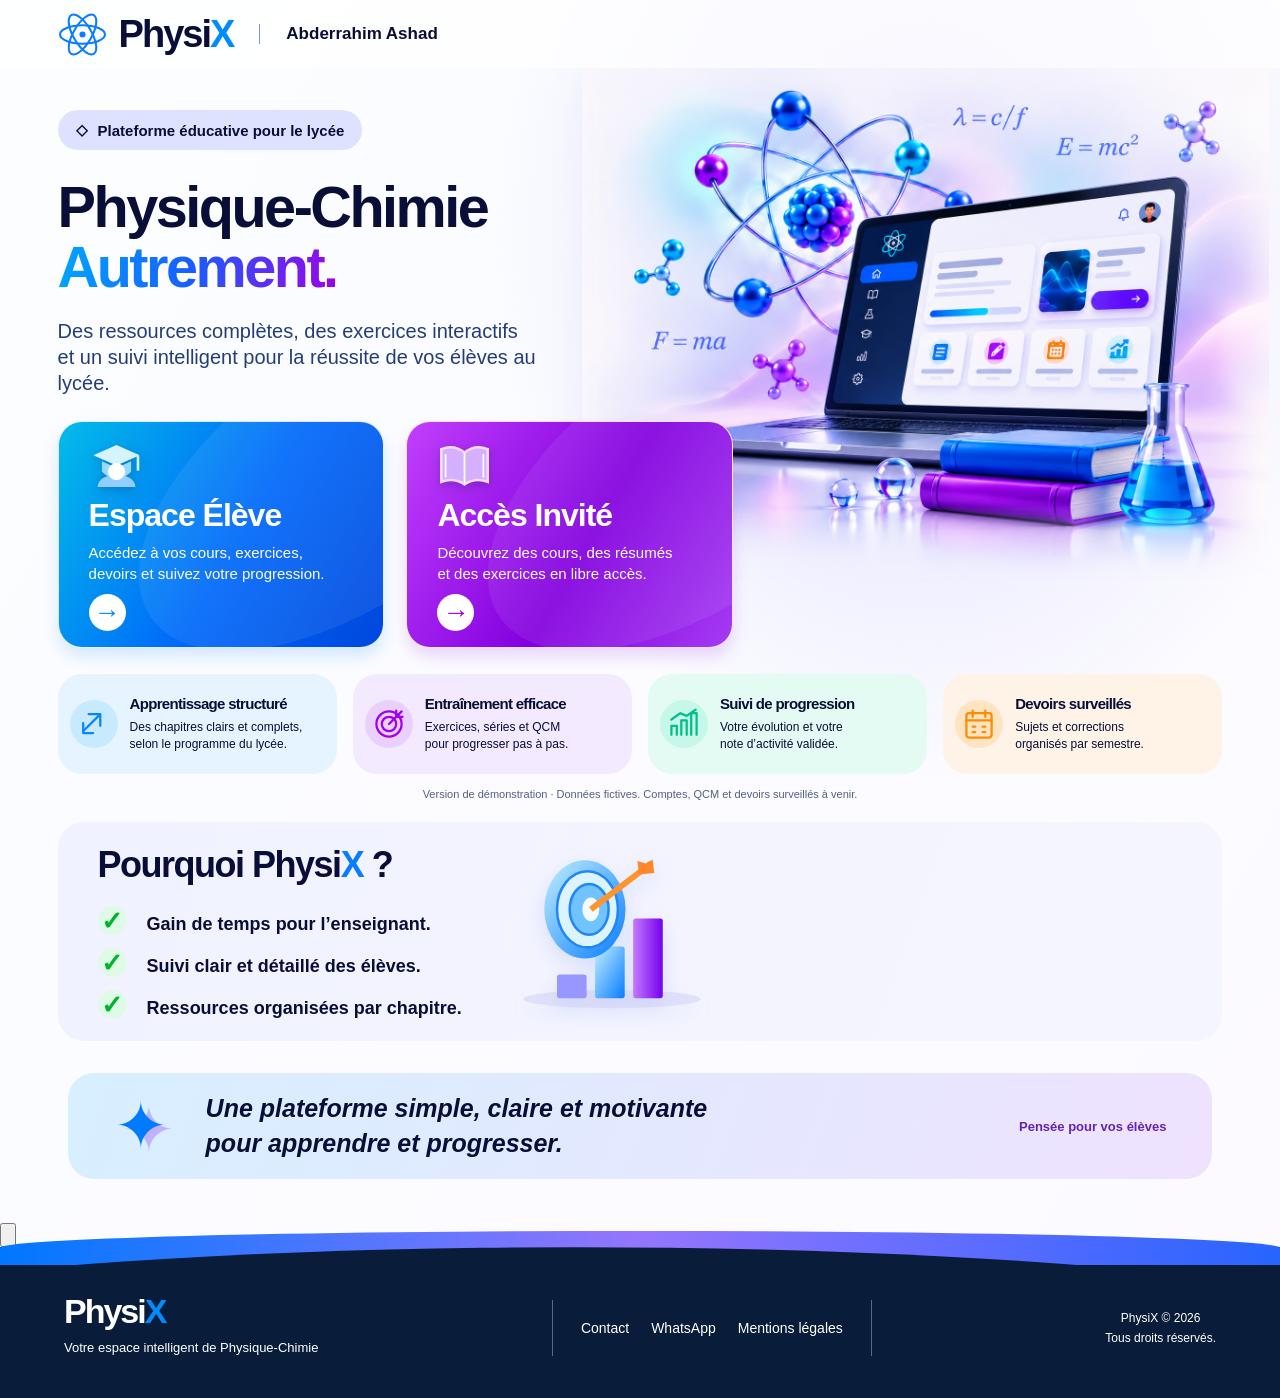
==== commit 4cc25291: "Refine PhysiX accueil: remove demo and about, add floating WhatsApp contact" ====
--- a/index.html
+++ b/index.html
@@ -1,13 +1,13 @@
 <!doctype html><html lang="fr"><head><meta charset="utf-8"><meta name="viewport" content="width=device-width,initial-scale=1"><title>PhysiX — Votre espace intelligent de Physique-Chimie</title><meta name="description" content="Apprenez la Physique-Chimie avec PhysiX : cours, séries et suivi pédagogique pour les lycéens au Maroc."><meta name="theme-color" content="#050d24"><link rel="stylesheet" href="/assets/styles.css"><link rel="stylesheet" href="/assets/home.css"></head><body class="entry-open"><div class="entry approved-home" id="entry" aria-label="Accueil PhysiX">
 <a class="home-skip" href="#home-main">Aller au contenu</a>
-<header class="home-header"><a class="home-brand" href="/" aria-label="PhysiX, accueil"><svg viewBox="0 0 48 48" aria-hidden="true"><g fill="none" stroke="currentColor" stroke-width="2"><ellipse cx="24" cy="24" rx="22" ry="9"/><ellipse cx="24" cy="24" rx="22" ry="9" transform="rotate(60 24 24)"/><ellipse cx="24" cy="24" rx="22" ry="9" transform="rotate(120 24 24)"/></g><circle cx="24" cy="24" r="3" fill="currentColor"/></svg><span>Physi<b>X</b></span></a><span class="home-author">Abderrahim Ashad</span><button class="about-link" data-home-action="about"><span aria-hidden="true">ⓘ</span> À propos</button></header>
+<header class="home-header"><a class="home-brand" href="/" aria-label="PhysiX, accueil"><svg viewBox="0 0 48 48" aria-hidden="true"><g fill="none" stroke="currentColor" stroke-width="2"><ellipse cx="24" cy="24" rx="22" ry="9"/><ellipse cx="24" cy="24" rx="22" ry="9" transform="rotate(60 24 24)"/><ellipse cx="24" cy="24" rx="22" ry="9" transform="rotate(120 24 24)"/></g><circle cx="24" cy="24" r="3" fill="currentColor"/></svg><span>Physi<b>X</b></span></a><span class="home-author">Abderrahim Ashad</span></header>
 <main id="home-main" class="home-container" tabindex="-1">
 <section class="home-hero" aria-labelledby="home-title"><div class="home-copy"><span class="home-badge"><span aria-hidden="true">◇</span> Plateforme éducative pour le lycée</span><h1 id="home-title">Physique-Chimie<br><span>Autrement.</span></h1><p>Des ressources complètes, des exercices interactifs<br class="desktop-break"> et un suivi intelligent pour la réussite de vos élèves au lycée.</p></div><div class="home-art"><img src="/assets/hero-science.png" alt="Ordinateur présentant un espace pédagogique, atome bleu et violet, livres et fiole de laboratoire" width="1200" height="900" fetchpriority="high"></div>
-<div class="home-access"><button class="access-card access-student" onclick="showEntryModal('student')"><span class="access-icon" aria-hidden="true"><svg viewBox="0 0 64 64"><path d="M5 20 32 8l27 12-27 12z" fill="#d5f4ff"/><path d="M15 27v12c8 10 26 10 34 0V27L32 35Z" fill="#96dbff"/><path d="M10 57c0-19 44-19 44 0" fill="#92cfff"/><circle cx="32" cy="39" r="10" fill="white"/><path d="M57 21v17" stroke="#d5f4ff" stroke-width="3"/></svg></span><strong>Espace Élève</strong><span>Accédez à vos cours, exercices,<br>devoirs et suivez votre progression.</span><span class="access-arrow" aria-hidden="true">→</span></button><button class="access-card access-guest" onclick="enterDemo('guest')"><span class="access-icon" aria-hidden="true"><svg viewBox="0 0 64 64"><path d="M5 13c13-5 21-1 27 4 6-5 14-9 27-4v38c-13-5-21-1-27 3-6-4-14-8-27-3Z" fill="#d5b0ff" stroke="#f1dcff" stroke-width="3"/><path d="M32 17v37M10 19v27M54 19v27" stroke="white" stroke-width="2"/></svg></span><strong>Accès Invité</strong><span>Découvrez des cours, des résumés<br>et des exercices en libre accès.</span><span class="access-arrow" aria-hidden="true">→</span></button></div><button class="home-demo" data-home-action="demo"><span aria-hidden="true"><svg width="18" height="18" viewBox="0 0 20 20"><path d="M5 2 18 10 5 18Z" fill="white"/></svg></span> Demander une démo</button></section>
+<div class="home-access"><button class="access-card access-student" onclick="showEntryModal('student')"><span class="access-icon" aria-hidden="true"><svg viewBox="0 0 64 64"><path d="M5 20 32 8l27 12-27 12z" fill="#d5f4ff"/><path d="M15 27v12c8 10 26 10 34 0V27L32 35Z" fill="#96dbff"/><path d="M10 57c0-19 44-19 44 0" fill="#92cfff"/><circle cx="32" cy="39" r="10" fill="white"/><path d="M57 21v17" stroke="#d5f4ff" stroke-width="3"/></svg></span><strong>Espace Élève</strong><span>Accédez à vos cours, exercices,<br>devoirs et suivez votre progression.</span><span class="access-arrow" aria-hidden="true">→</span></button><button class="access-card access-guest" onclick="enterDemo('guest')"><span class="access-icon" aria-hidden="true"><svg viewBox="0 0 64 64"><path d="M5 13c13-5 21-1 27 4 6-5 14-9 27-4v38c-13-5-21-1-27 3-6-4-14-8-27-3Z" fill="#d5b0ff" stroke="#f1dcff" stroke-width="3"/><path d="M32 17v37M10 19v27M54 19v27" stroke="white" stroke-width="2"/></svg></span><strong>Accès Invité</strong><span>Découvrez des cours, des résumés<br>et des exercices en libre accès.</span><span class="access-arrow" aria-hidden="true">→</span></button></div></section>
 <section class="home-features" aria-label="Les atouts de PhysiX"><article class="feature-blue"><span class="feature-icon" aria-hidden="true"><svg viewBox="0 0 40 40"><path d="m9 27 18-18M14 9h13v13"/><path d="M8 19v11h11"/></svg></span><div><h2>Apprentissage structuré</h2><p>Des chapitres clairs et complets,<br>selon le programme du lycée.</p></div></article><article class="feature-purple"><span class="feature-icon" aria-hidden="true"><svg viewBox="0 0 40 40"><circle cx="20" cy="20" r="14"/><circle cx="20" cy="20" r="8"/><path d="m20 20 14-14M28 5v7h7"/></svg></span><div><h2>Entraînement efficace</h2><p>Exercices, séries et QCM<br>pour progresser pas à pas.</p></div></article><article class="feature-green"><span class="feature-icon" aria-hidden="true"><svg viewBox="0 0 40 40"><path d="M6 32V22h6v10M17 32V16h6v16M28 32V8h6v24M6 15l10-7 7 3 10-7"/></svg></span><div><h2>Suivi de progression</h2><p>Votre évolution et votre<br>note d’activité validée.</p></div></article><article class="feature-orange"><span class="feature-icon" aria-hidden="true"><svg viewBox="0 0 40 40"><rect x="6" y="8" width="28" height="27" rx="3"/><path d="M6 16h28M13 5v7M27 5v7M13 23h3M24 23h3M13 29h3M24 29h3"/></svg></span><div><h2>Devoirs surveillés</h2><p>Sujets et corrections<br>organisés par semestre.</p></div></article></section>
 <p class="home-status">Version de démonstration · Données fictives. Comptes, QCM et devoirs surveillés à venir.</p>
 <section class="home-why" id="pourquoi" aria-labelledby="why-heading"><div><h2 id="why-heading">Pourquoi Physi<span>X</span> ?</h2><ul><li>Gain de temps pour l’enseignant.</li><li>Suivi clair et détaillé des élèves.</li><li>Ressources organisées par chapitre.</li></ul></div><div class="home-target" aria-hidden="true"><svg viewBox="0 0 260 200"><defs><linearGradient id="target-blue" x2="1" y2="1"><stop stop-color="#c2eeff"/><stop offset="1" stop-color="#087dff"/></linearGradient><linearGradient id="target-purple"><stop stop-color="#c479ff"/><stop offset="1" stop-color="#7400ed"/></linearGradient></defs><ellipse cx="130" cy="182" rx="105" ry="11" fill="#c9c6f4" opacity=".4"/><rect x="65" y="153" width="35" height="28" rx="3" fill="#9896ff"/><rect x="110" y="120" width="35" height="61" rx="3" fill="url(#target-blue)"/><rect x="155" y="87" width="35" height="94" rx="3" fill="url(#target-purple)"/><ellipse cx="98" cy="76" rx="48" ry="58" fill="url(#target-blue)"/><ellipse cx="101" cy="76" rx="36" ry="45" fill="#dcf4ff" stroke="#2087f8" stroke-width="3"/><ellipse cx="103" cy="76" rx="23" ry="30" fill="#70c3ff" stroke="#2087f8" stroke-width="3"/><ellipse cx="105" cy="76" rx="10" ry="14" fill="#f2fbff"/><path d="m105 76 71-54" stroke="#ff942c" stroke-width="7"/><path d="m160 19 2 16 18-2-2-16-8 5Z" fill="#ff8727"/></svg></div></section>
 <section class="home-promotion" aria-label="Notre ambition"><span class="promotion-symbol" aria-hidden="true">✦</span><p>Une plateforme simple, claire et motivante<br>pour apprendre et progresser.</p><span class="promotion-tag">Pensée pour vos élèves</span></section>
-</main><footer class="home-footer"><div class="footer-inner"><div><a class="home-brand" href="/">Physi<b>X</b></a><p>Votre espace intelligent de Physique-Chimie</p></div><nav aria-label="Informations"><button data-home-action="about">ⓘ À propos</button><button data-home-action="contact">Contact</button><button data-home-action="whatsapp">WhatsApp</button><button data-home-action="legal">Mentions légales</button></nav><small>PhysiX © 2026<br>Tous droits réservés.</small></div></footer>
-<dialog class="home-dialog" aria-labelledby="home-dialog-title"><button class="home-dialog-close" aria-label="Fermer">×</button><h2 id="home-dialog-title"></h2><p id="home-dialog-text"></p><button class="home-dialog-demo">Explorer la démo élève</button></dialog>
+</main><button class="whatsapp-fab" type="button" data-home-action="whatsapp" aria-label="Contacter PhysiX sur WhatsApp" title="WhatsApp"><svg viewBox="0 0 32 32" aria-hidden="true"><path fill="currentColor" d="M16 .8A15.2 15.2 0 0 0 2.9 23.7L.8 31.2l7.7-2a15.2 15.2 0 1 0 7.5-28.4Zm0 27.7a12.4 12.4 0 0 1-6.3-1.7l-.5-.3-4.5 1.2 1.2-4.4-.3-.5A12.4 12.4 0 1 1 16 28.5Zm6.8-9.2c-.4-.2-2.2-1.1-2.6-1.2s-.6-.2-.8.2-.9 1.2-1.1 1.4-.4.3-.8.1a10.2 10.2 0 0 1-5.1-4.5c-.4-.7.4-.6 1.1-2 .1-.3.1-.5 0-.7l-1.2-2.9c-.3-.7-.6-.6-.8-.6h-.7c-.3 0-.7.1-1 .5s-1.3 1.2-1.3 3 1.3 3.6 1.5 3.8a14.6 14.6 0 0 0 5.6 5.9 5.9 0 0 0 4.9.3c1.3-.4 2.2-1.8 2.5-2.6.2-.7.2-1.3.1-1.4s-.3-.3-.7-.5Z"/></svg></button><footer class="home-footer"><div class="footer-inner"><div><a class="home-brand" href="/">Physi<b>X</b></a><p>Votre espace intelligent de Physique-Chimie</p></div><nav aria-label="Informations"><button data-home-action="contact">Contact</button><button data-home-action="whatsapp">WhatsApp</button><button data-home-action="legal">Mentions légales</button></nav><small>PhysiX © 2026<br>Tous droits réservés.</small></div></footer>
+<dialog class="home-dialog" aria-labelledby="home-dialog-title"><button class="home-dialog-close" aria-label="Fermer">×</button><h2 id="home-dialog-title"></h2><p id="home-dialog-text"></p></dialog>
 </div><div class="entry-modal" id="entryModal" role="dialog" aria-modal="true" aria-labelledby="entryModalTitle" aria-describedby="entryModalDesc"><div class="entry-dialog"><button class="close" onclick="closeEntryModal()" aria-label="Fermer">×</button><h2 id="entryModalTitle"></h2><p id="entryModalDesc"></p><div id="entryModalFields"></div><div class="entry-note">⚠ Mode démonstration : n'entrez aucune donnée personnelle ou mot de passe réel.</div><button class="cta" id="entryModalAction" onclick="enterDemo('student')">Voir la démonstration</button></div></div><div class="app"><aside class="sidebar"><div class="logo"><div class="atom">⚛</div><div>Physi<span>X</span><div style="font-size:11px;font-weight:400;color:#a9c3ee">Physique-Chimie · BIOF</div></div></div><nav class="nav" id="nav"></nav><div class="sidefoot">🔬 <b>Version de démonstration</b><br>Données fictives enregistrées dans ce navigateur. Aucune connexion sécurisée active.</div></aside><main class="main"><div class="top"><h1 id="pagetitle">Tableau de bord</h1><div class="topright"><span class="pill">🧪 Démonstration locale</span><button class="btn secondary sm" onclick="resetDemo()">↻ Réinitialiser</button></div></div><div id="content"></div></main></div><div class="toast" id="toast"></div><script src="/assets/app.js" defer></script><script src="/assets/home.js" defer></script></body></html>
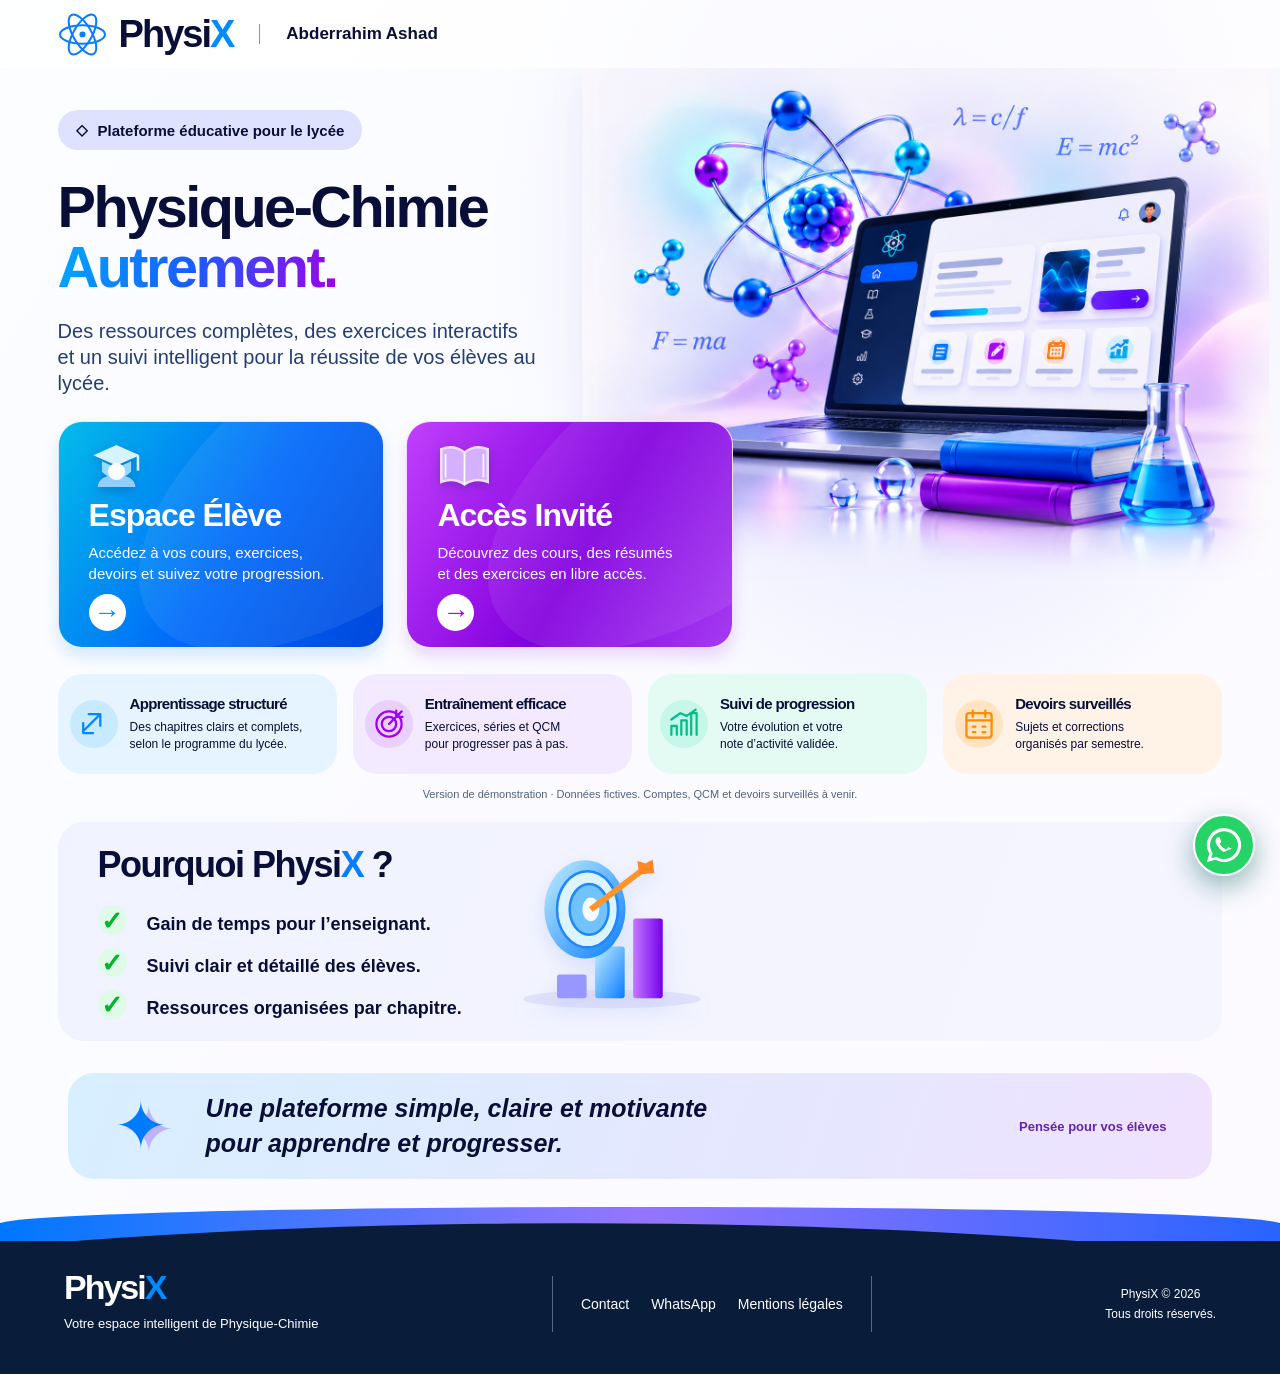
==== commit be9ec15f: "Load modular catalogue styles and demo interactions" ====
--- a/index.html
+++ b/index.html
@@ -1,4 +1,4 @@
-<!doctype html><html lang="fr"><head><meta charset="utf-8"><meta name="viewport" content="width=device-width,initial-scale=1"><title>PhysiX — Votre espace intelligent de Physique-Chimie</title><meta name="description" content="Apprenez la Physique-Chimie avec PhysiX : cours, séries et suivi pédagogique pour les lycéens au Maroc."><meta name="theme-color" content="#050d24"><link rel="stylesheet" href="/assets/styles.css"><link rel="stylesheet" href="/assets/home.css"></head><body class="entry-open"><div class="entry approved-home" id="entry" aria-label="Accueil PhysiX">
+<!doctype html><html lang="fr"><head><meta charset="utf-8"><meta name="viewport" content="width=device-width,initial-scale=1"><title>PhysiX — Votre espace intelligent de Physique-Chimie</title><meta name="description" content="Apprenez la Physique-Chimie avec PhysiX : cours, séries et suivi pédagogique pour les lycéens au Maroc."><meta name="theme-color" content="#050d24"><link rel="stylesheet" href="/assets/styles.css"><link rel="stylesheet" href="/assets/home.css"><link rel="stylesheet" href="/assets/catalogue.css"></head><body class="entry-open"><div class="entry approved-home" id="entry" aria-label="Accueil PhysiX">
 <a class="home-skip" href="#home-main">Aller au contenu</a>
 <header class="home-header"><a class="home-brand" href="/" aria-label="PhysiX, accueil"><svg viewBox="0 0 48 48" aria-hidden="true"><g fill="none" stroke="currentColor" stroke-width="2"><ellipse cx="24" cy="24" rx="22" ry="9"/><ellipse cx="24" cy="24" rx="22" ry="9" transform="rotate(60 24 24)"/><ellipse cx="24" cy="24" rx="22" ry="9" transform="rotate(120 24 24)"/></g><circle cx="24" cy="24" r="3" fill="currentColor"/></svg><span>Physi<b>X</b></span></a><span class="home-author">Abderrahim Ashad</span></header>
 <main id="home-main" class="home-container" tabindex="-1">
@@ -10,4 +10,4 @@
 <section class="home-promotion" aria-label="Notre ambition"><span class="promotion-symbol" aria-hidden="true">✦</span><p>Une plateforme simple, claire et motivante<br>pour apprendre et progresser.</p><span class="promotion-tag">Pensée pour vos élèves</span></section>
 </main><button class="whatsapp-fab" type="button" data-home-action="whatsapp" aria-label="Contacter PhysiX sur WhatsApp" title="WhatsApp"><svg viewBox="0 0 32 32" aria-hidden="true"><path fill="currentColor" d="M16 .8A15.2 15.2 0 0 0 2.9 23.7L.8 31.2l7.7-2a15.2 15.2 0 1 0 7.5-28.4Zm0 27.7a12.4 12.4 0 0 1-6.3-1.7l-.5-.3-4.5 1.2 1.2-4.4-.3-.5A12.4 12.4 0 1 1 16 28.5Zm6.8-9.2c-.4-.2-2.2-1.1-2.6-1.2s-.6-.2-.8.2-.9 1.2-1.1 1.4-.4.3-.8.1a10.2 10.2 0 0 1-5.1-4.5c-.4-.7.4-.6 1.1-2 .1-.3.1-.5 0-.7l-1.2-2.9c-.3-.7-.6-.6-.8-.6h-.7c-.3 0-.7.1-1 .5s-1.3 1.2-1.3 3 1.3 3.6 1.5 3.8a14.6 14.6 0 0 0 5.6 5.9 5.9 0 0 0 4.9.3c1.3-.4 2.2-1.8 2.5-2.6.2-.7.2-1.3.1-1.4s-.3-.3-.7-.5Z"/></svg></button><footer class="home-footer"><div class="footer-inner"><div><a class="home-brand" href="/">Physi<b>X</b></a><p>Votre espace intelligent de Physique-Chimie</p></div><nav aria-label="Informations"><button data-home-action="contact">Contact</button><button data-home-action="whatsapp">WhatsApp</button><button data-home-action="legal">Mentions légales</button></nav><small>PhysiX © 2026<br>Tous droits réservés.</small></div></footer>
 <dialog class="home-dialog" aria-labelledby="home-dialog-title"><button class="home-dialog-close" aria-label="Fermer">×</button><h2 id="home-dialog-title"></h2><p id="home-dialog-text"></p></dialog>
-</div><div class="entry-modal" id="entryModal" role="dialog" aria-modal="true" aria-labelledby="entryModalTitle" aria-describedby="entryModalDesc"><div class="entry-dialog"><button class="close" onclick="closeEntryModal()" aria-label="Fermer">×</button><h2 id="entryModalTitle"></h2><p id="entryModalDesc"></p><div id="entryModalFields"></div><div class="entry-note">⚠ Mode démonstration : n'entrez aucune donnée personnelle ou mot de passe réel.</div><button class="cta" id="entryModalAction" onclick="enterDemo('student')">Voir la démonstration</button></div></div><div class="app"><aside class="sidebar"><div class="logo"><div class="atom">⚛</div><div>Physi<span>X</span><div style="font-size:11px;font-weight:400;color:#a9c3ee">Physique-Chimie · BIOF</div></div></div><nav class="nav" id="nav"></nav><div class="sidefoot">🔬 <b>Version de démonstration</b><br>Données fictives enregistrées dans ce navigateur. Aucune connexion sécurisée active.</div></aside><main class="main"><div class="top"><h1 id="pagetitle">Tableau de bord</h1><div class="topright"><span class="pill">🧪 Démonstration locale</span><button class="btn secondary sm" onclick="resetDemo()">↻ Réinitialiser</button></div></div><div id="content"></div></main></div><div class="toast" id="toast"></div><script src="/assets/app.js" defer></script><script src="/assets/home.js" defer></script></body></html>
+</div><div class="entry-modal" id="entryModal" role="dialog" aria-modal="true" aria-labelledby="entryModalTitle" aria-describedby="entryModalDesc"><div class="entry-dialog"><button class="close" onclick="closeEntryModal()" aria-label="Fermer">×</button><h2 id="entryModalTitle"></h2><p id="entryModalDesc"></p><div id="entryModalFields"></div><div class="entry-note">⚠ Mode démonstration : n'entrez aucune donnée personnelle ou mot de passe réel.</div><button class="cta" id="entryModalAction" onclick="enterDemo('student')">Voir la démonstration</button></div></div><div class="app"><aside class="sidebar"><div class="logo"><div class="atom">⚛</div><div>Physi<span>X</span><div style="font-size:11px;font-weight:400;color:#a9c3ee">Physique-Chimie · BIOF</div></div></div><nav class="nav" id="nav"></nav><div class="sidefoot">🔬 <b>Version de démonstration</b><br>Données fictives enregistrées dans ce navigateur. Aucune connexion sécurisée active.</div></aside><main class="main"><div class="top"><h1 id="pagetitle">Tableau de bord</h1><div class="topright"><span class="pill">🧪 Démonstration locale</span><button class="btn secondary sm" onclick="resetDemo()">↻ Réinitialiser</button></div></div><div id="content"></div></main></div><div class="toast" id="toast"></div><script src="/assets/catalogue.js" defer></script><script src="/assets/app.js" defer></script><script src="/assets/home.js" defer></script></body></html>
--- a/assets/home.css
+++ b/assets/home.css
@@ -9,3 +9,11 @@
 @media(min-width:801px){.home-header{height:68px}.home-hero{padding-top:42px;min-height:580px;grid-template-rows:285px auto}.home-copy>p{max-width:500px;font-size:20px}.home-art{height:515px}.home-access{margin-top:26px}.access-card{min-height:222px;padding:16px 30px}.access-icon,.access-icon svg{height:55px;width:55px}.home-demo{align-self:end;margin-bottom:0}.home-features{gap:16px;margin-top:26px}.home-features article{padding:16px 12px;min-height:100px}.feature-icon{width:48px;height:48px}.home-features h2{font-size:15px;white-space:nowrap;letter-spacing:-.7px}.home-features p{font-size:12px}.home-why{min-height:205px}.home-target{width:220px}.home-promotion{margin-top:32px;margin-bottom:44px;min-height:100px}}
 @media(min-width:1450px){.home-hero{min-height:640px;grid-template-rows:320px auto}.home-art{height:570px}.home-copy h1{font-size:70px}}
 @media(min-width:801px) and (max-width:1100px){.home-features h2{white-space:normal}.home-copy>p{max-width:440px;font-size:18px}}
+
+/* WhatsApp contact entry point; real number must be configured before connecting. */
+.approved-home .home-header .home-author{margin-right:auto}
+.approved-home .whatsapp-fab{position:fixed;right:25px;bottom:24px;z-index:30;display:grid;place-items:center;width:62px;height:62px;border:2px solid #fff;border-radius:50%;background:#25d366;color:#fff;box-shadow:0 10px 28px #075e5470;cursor:pointer;transition:transform .22s ease,box-shadow .22s ease}
+.approved-home .whatsapp-fab svg{width:36px;height:36px}
+.approved-home .whatsapp-fab:hover{transform:translateY(-4px) scale(1.06);box-shadow:0 14px 34px #075e5480}
+@media(max-width:480px){.approved-home .whatsapp-fab{right:16px;bottom:16px;width:56px;height:56px}.approved-home .whatsapp-fab svg{width:33px;height:33px}}
+@media(prefers-reduced-motion:reduce){.approved-home .whatsapp-fab{transition:none}}
--- a/assets/catalogue.css
+++ b/assets/catalogue.css
@@ -0,0 +1,7 @@
+/* Catalogue fictif PhysiX. Délibérément séparé de l'accueil. */
+.cat-intro{position:relative;overflow:hidden;padding:34px 36px;border-radius:24px;color:#fff;background:radial-gradient(circle at 92% 10%,#6654ed75,transparent 34%),linear-gradient(125deg,#091938,#19367b);box-shadow:0 18px 34px #0c21531a}
+.cat-intro h2{font-size:clamp(26px,3vw,40px);letter-spacing:-1.4px;margin:10px 0}.cat-intro p{color:#dce8ff;max-width:670px;line-height:1.6}.cat-eyebrow{color:#71e2ff;font-size:12px;font-weight:800;letter-spacing:1px}.cat-demo-label{display:inline-block;margin-top:10px;padding:8px 12px;border:1px solid #ffffff60;border-radius:25px;font-size:12px;color:#e3efff}
+.cat-tabs{display:flex;flex-wrap:wrap;gap:10px;margin:24px 0 16px}.cat-tabs button{border:1px solid #dde5f5;background:white;border-radius:14px;padding:12px 18px;color:#344568;font-weight:750}.cat-tabs button[aria-selected=true]{background:#315fe7;color:white;border-color:#315fe7;box-shadow:0 9px 18px #315fe733}
+.cat-filters{display:grid;grid-template-columns:1fr 1fr 2fr;gap:12px;margin-bottom:20px}.cat-filters label{font-size:12px;color:#51617e;font-weight:750}.cat-filters input,.cat-filters select{width:100%;min-height:43px;margin-top:7px;border:1px solid #d9e4f4;border-radius:12px;padding:10px;background:white;color:#1b2b4a;font:inherit;font-size:14px}.cat-heading{display:flex;align-items:center;justify-content:space-between;gap:10px;margin-bottom:15px}.cat-heading h3{margin:0;font-size:21px}.cat-heading span{font-size:13px;color:#6f7d96}.cat-grid{display:grid;grid-template-columns:repeat(2,minmax(0,1fr));gap:16px}.cat-card{border:1px solid #e2e9f6;background:white;border-radius:20px;padding:22px;box-shadow:0 8px 24px #152b4e0a}.cat-chip{display:inline-block;padding:6px 10px;background:#e9f0ff;color:#2c59af;border-radius:20px;font-weight:800;font-size:11px}.cat-card h3{font-size:19px;margin:14px 0 8px}.cat-card p{color:#667797;line-height:1.5;font-size:14px;min-height:42px}.cat-card-footer{margin-top:20px;display:flex;justify-content:space-between;align-items:center;gap:12px}.cat-card-footer span{color:#8390a7;font-size:12px}.cat-card-footer button,.cat-close{background:#eef3ff;color:#245cbb;border:0;border-radius:11px;padding:11px 12px;font-weight:750;cursor:pointer}.cat-card-footer button:hover,.cat-close:hover{background:#dbe7ff}.cat-detail{border-top:1px solid #e3eaf4;margin-top:18px;padding-top:16px;display:grid;gap:10px}.cat-asset{border:1px solid #e8edfa;border-radius:12px;padding:11px;display:flex;flex-direction:column;gap:4px;color:#506180;font-size:13px}.cat-asset b{color:#243b68}.cat-asset small{color:#9b6782}.cat-restriction{margin-top:24px;font-size:13px;color:#63708a}.cat-empty{grid-column:1/-1;padding:25px;background:#fff;border-radius:16px;color:#6e7c90}
+@media(max-width:850px){.cat-grid{grid-template-columns:1fr}.cat-filters{grid-template-columns:1fr 1fr}.cat-search{grid-column:1/-1}}
+@media(max-width:480px){.cat-intro{padding:23px}.cat-filters{grid-template-columns:1fr}.cat-search{grid-column:auto}.cat-card{padding:17px}}
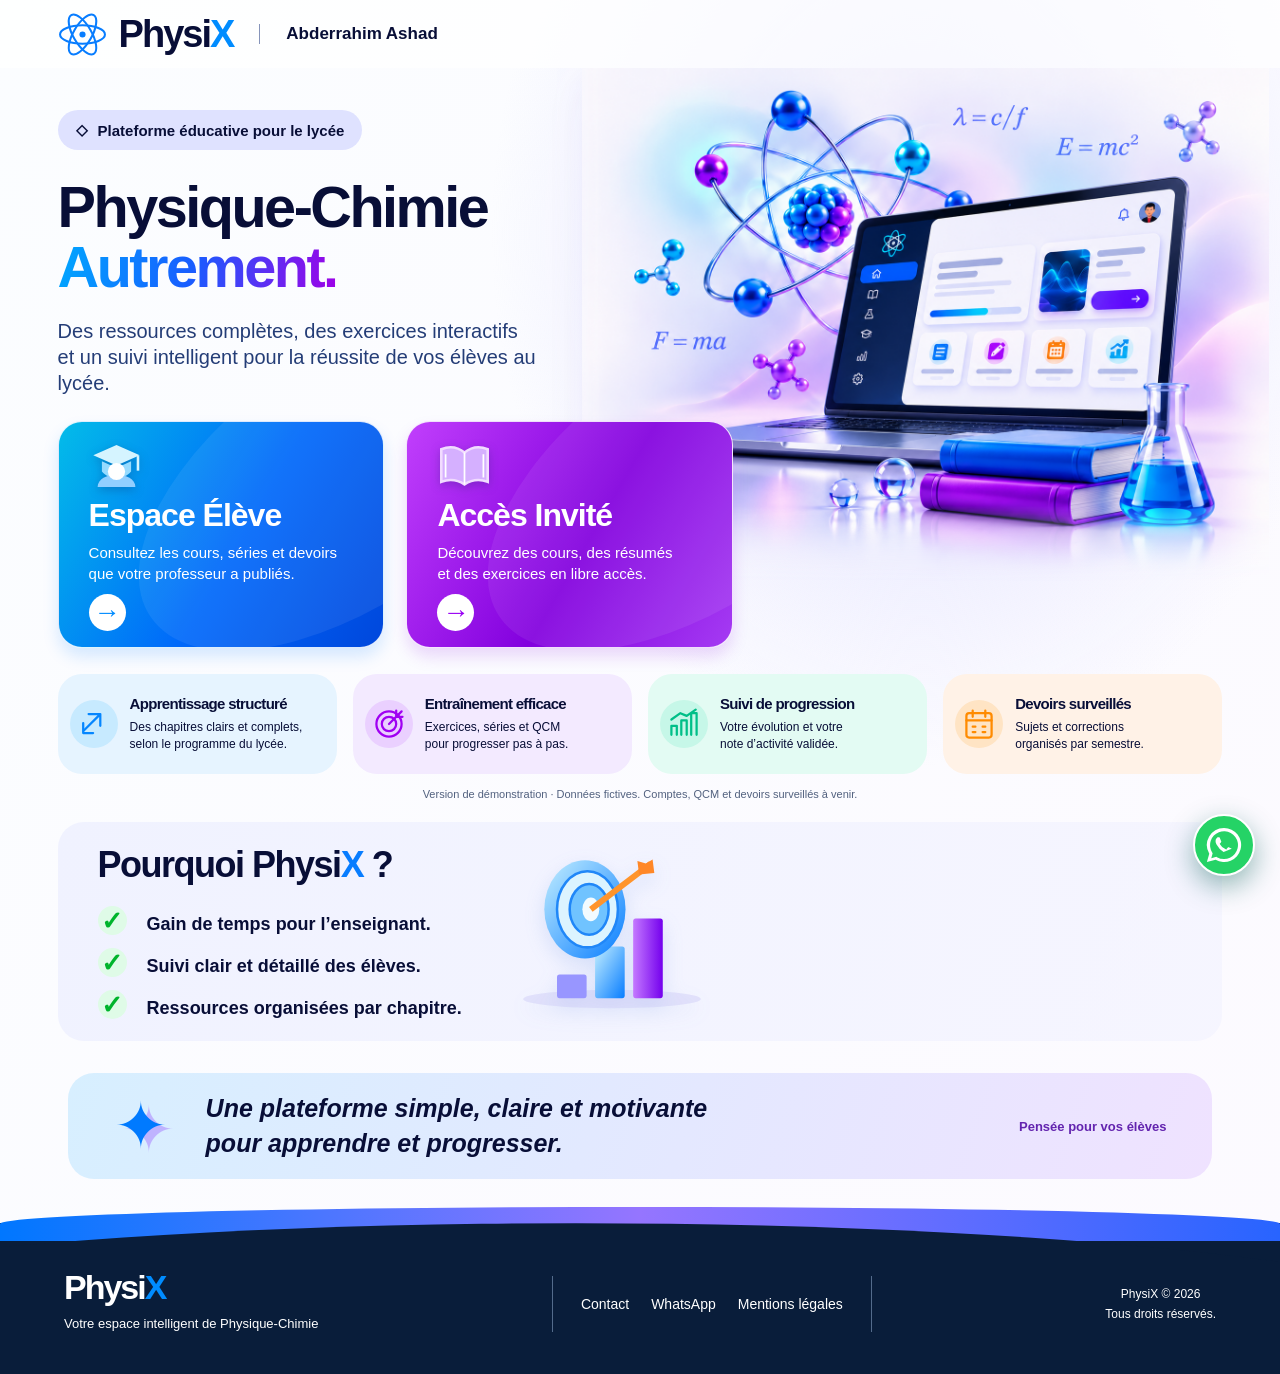
==== commit 8cadbba4: "Link student home access to authenticated course library" ====
--- a/index.html
+++ b/index.html
@@ -3,7 +3,7 @@
 <header class="home-header"><a class="home-brand" href="/" aria-label="PhysiX, accueil"><svg viewBox="0 0 48 48" aria-hidden="true"><g fill="none" stroke="currentColor" stroke-width="2"><ellipse cx="24" cy="24" rx="22" ry="9"/><ellipse cx="24" cy="24" rx="22" ry="9" transform="rotate(60 24 24)"/><ellipse cx="24" cy="24" rx="22" ry="9" transform="rotate(120 24 24)"/></g><circle cx="24" cy="24" r="3" fill="currentColor"/></svg><span>Physi<b>X</b></span></a><span class="home-author">Abderrahim Ashad</span></header>
 <main id="home-main" class="home-container" tabindex="-1">
 <section class="home-hero" aria-labelledby="home-title"><div class="home-copy"><span class="home-badge"><span aria-hidden="true">◇</span> Plateforme éducative pour le lycée</span><h1 id="home-title">Physique-Chimie<br><span>Autrement.</span></h1><p>Des ressources complètes, des exercices interactifs<br class="desktop-break"> et un suivi intelligent pour la réussite de vos élèves au lycée.</p></div><div class="home-art"><img src="/assets/hero-science.png" alt="Ordinateur présentant un espace pédagogique, atome bleu et violet, livres et fiole de laboratoire" width="1200" height="900" fetchpriority="high"></div>
-<div class="home-access"><button class="access-card access-student" onclick="showEntryModal('student')"><span class="access-icon" aria-hidden="true"><svg viewBox="0 0 64 64"><path d="M5 20 32 8l27 12-27 12z" fill="#d5f4ff"/><path d="M15 27v12c8 10 26 10 34 0V27L32 35Z" fill="#96dbff"/><path d="M10 57c0-19 44-19 44 0" fill="#92cfff"/><circle cx="32" cy="39" r="10" fill="white"/><path d="M57 21v17" stroke="#d5f4ff" stroke-width="3"/></svg></span><strong>Espace Élève</strong><span>Accédez à vos cours, exercices,<br>devoirs et suivez votre progression.</span><span class="access-arrow" aria-hidden="true">→</span></button><button class="access-card access-guest" onclick="enterDemo('guest')"><span class="access-icon" aria-hidden="true"><svg viewBox="0 0 64 64"><path d="M5 13c13-5 21-1 27 4 6-5 14-9 27-4v38c-13-5-21-1-27 3-6-4-14-8-27-3Z" fill="#d5b0ff" stroke="#f1dcff" stroke-width="3"/><path d="M32 17v37M10 19v27M54 19v27" stroke="white" stroke-width="2"/></svg></span><strong>Accès Invité</strong><span>Découvrez des cours, des résumés<br>et des exercices en libre accès.</span><span class="access-arrow" aria-hidden="true">→</span></button></div></section>
+<div class="home-access"><button class="access-card access-student" onclick="location.href='/eleve.html'"><span class="access-icon" aria-hidden="true"><svg viewBox="0 0 64 64"><path d="M5 20 32 8l27 12-27 12z" fill="#d5f4ff"/><path d="M15 27v12c8 10 26 10 34 0V27L32 35Z" fill="#96dbff"/><path d="M10 57c0-19 44-19 44 0" fill="#92cfff"/><circle cx="32" cy="39" r="10" fill="white"/><path d="M57 21v17" stroke="#d5f4ff" stroke-width="3"/></svg></span><strong>Espace Élève</strong><span>Consultez les cours, séries et devoirs<br>que votre professeur a publiés.</span><span class="access-arrow" aria-hidden="true">→</span></button><button class="access-card access-guest" onclick="enterDemo('guest')"><span class="access-icon" aria-hidden="true"><svg viewBox="0 0 64 64"><path d="M5 13c13-5 21-1 27 4 6-5 14-9 27-4v38c-13-5-21-1-27 3-6-4-14-8-27-3Z" fill="#d5b0ff" stroke="#f1dcff" stroke-width="3"/><path d="M32 17v37M10 19v27M54 19v27" stroke="white" stroke-width="2"/></svg></span><strong>Accès Invité</strong><span>Découvrez des cours, des résumés<br>et des exercices en libre accès.</span><span class="access-arrow" aria-hidden="true">→</span></button></div></section>
 <section class="home-features" aria-label="Les atouts de PhysiX"><article class="feature-blue"><span class="feature-icon" aria-hidden="true"><svg viewBox="0 0 40 40"><path d="m9 27 18-18M14 9h13v13"/><path d="M8 19v11h11"/></svg></span><div><h2>Apprentissage structuré</h2><p>Des chapitres clairs et complets,<br>selon le programme du lycée.</p></div></article><article class="feature-purple"><span class="feature-icon" aria-hidden="true"><svg viewBox="0 0 40 40"><circle cx="20" cy="20" r="14"/><circle cx="20" cy="20" r="8"/><path d="m20 20 14-14M28 5v7h7"/></svg></span><div><h2>Entraînement efficace</h2><p>Exercices, séries et QCM<br>pour progresser pas à pas.</p></div></article><article class="feature-green"><span class="feature-icon" aria-hidden="true"><svg viewBox="0 0 40 40"><path d="M6 32V22h6v10M17 32V16h6v16M28 32V8h6v24M6 15l10-7 7 3 10-7"/></svg></span><div><h2>Suivi de progression</h2><p>Votre évolution et votre<br>note d’activité validée.</p></div></article><article class="feature-orange"><span class="feature-icon" aria-hidden="true"><svg viewBox="0 0 40 40"><rect x="6" y="8" width="28" height="27" rx="3"/><path d="M6 16h28M13 5v7M27 5v7M13 23h3M24 23h3M13 29h3M24 29h3"/></svg></span><div><h2>Devoirs surveillés</h2><p>Sujets et corrections<br>organisés par semestre.</p></div></article></section>
 <p class="home-status">Version de démonstration · Données fictives. Comptes, QCM et devoirs surveillés à venir.</p>
 <section class="home-why" id="pourquoi" aria-labelledby="why-heading"><div><h2 id="why-heading">Pourquoi Physi<span>X</span> ?</h2><ul><li>Gain de temps pour l’enseignant.</li><li>Suivi clair et détaillé des élèves.</li><li>Ressources organisées par chapitre.</li></ul></div><div class="home-target" aria-hidden="true"><svg viewBox="0 0 260 200"><defs><linearGradient id="target-blue" x2="1" y2="1"><stop stop-color="#c2eeff"/><stop offset="1" stop-color="#087dff"/></linearGradient><linearGradient id="target-purple"><stop stop-color="#c479ff"/><stop offset="1" stop-color="#7400ed"/></linearGradient></defs><ellipse cx="130" cy="182" rx="105" ry="11" fill="#c9c6f4" opacity=".4"/><rect x="65" y="153" width="35" height="28" rx="3" fill="#9896ff"/><rect x="110" y="120" width="35" height="61" rx="3" fill="url(#target-blue)"/><rect x="155" y="87" width="35" height="94" rx="3" fill="url(#target-purple)"/><ellipse cx="98" cy="76" rx="48" ry="58" fill="url(#target-blue)"/><ellipse cx="101" cy="76" rx="36" ry="45" fill="#dcf4ff" stroke="#2087f8" stroke-width="3"/><ellipse cx="103" cy="76" rx="23" ry="30" fill="#70c3ff" stroke="#2087f8" stroke-width="3"/><ellipse cx="105" cy="76" rx="10" ry="14" fill="#f2fbff"/><path d="m105 76 71-54" stroke="#ff942c" stroke-width="7"/><path d="m160 19 2 16 18-2-2-16-8 5Z" fill="#ff8727"/></svg></div></section>
